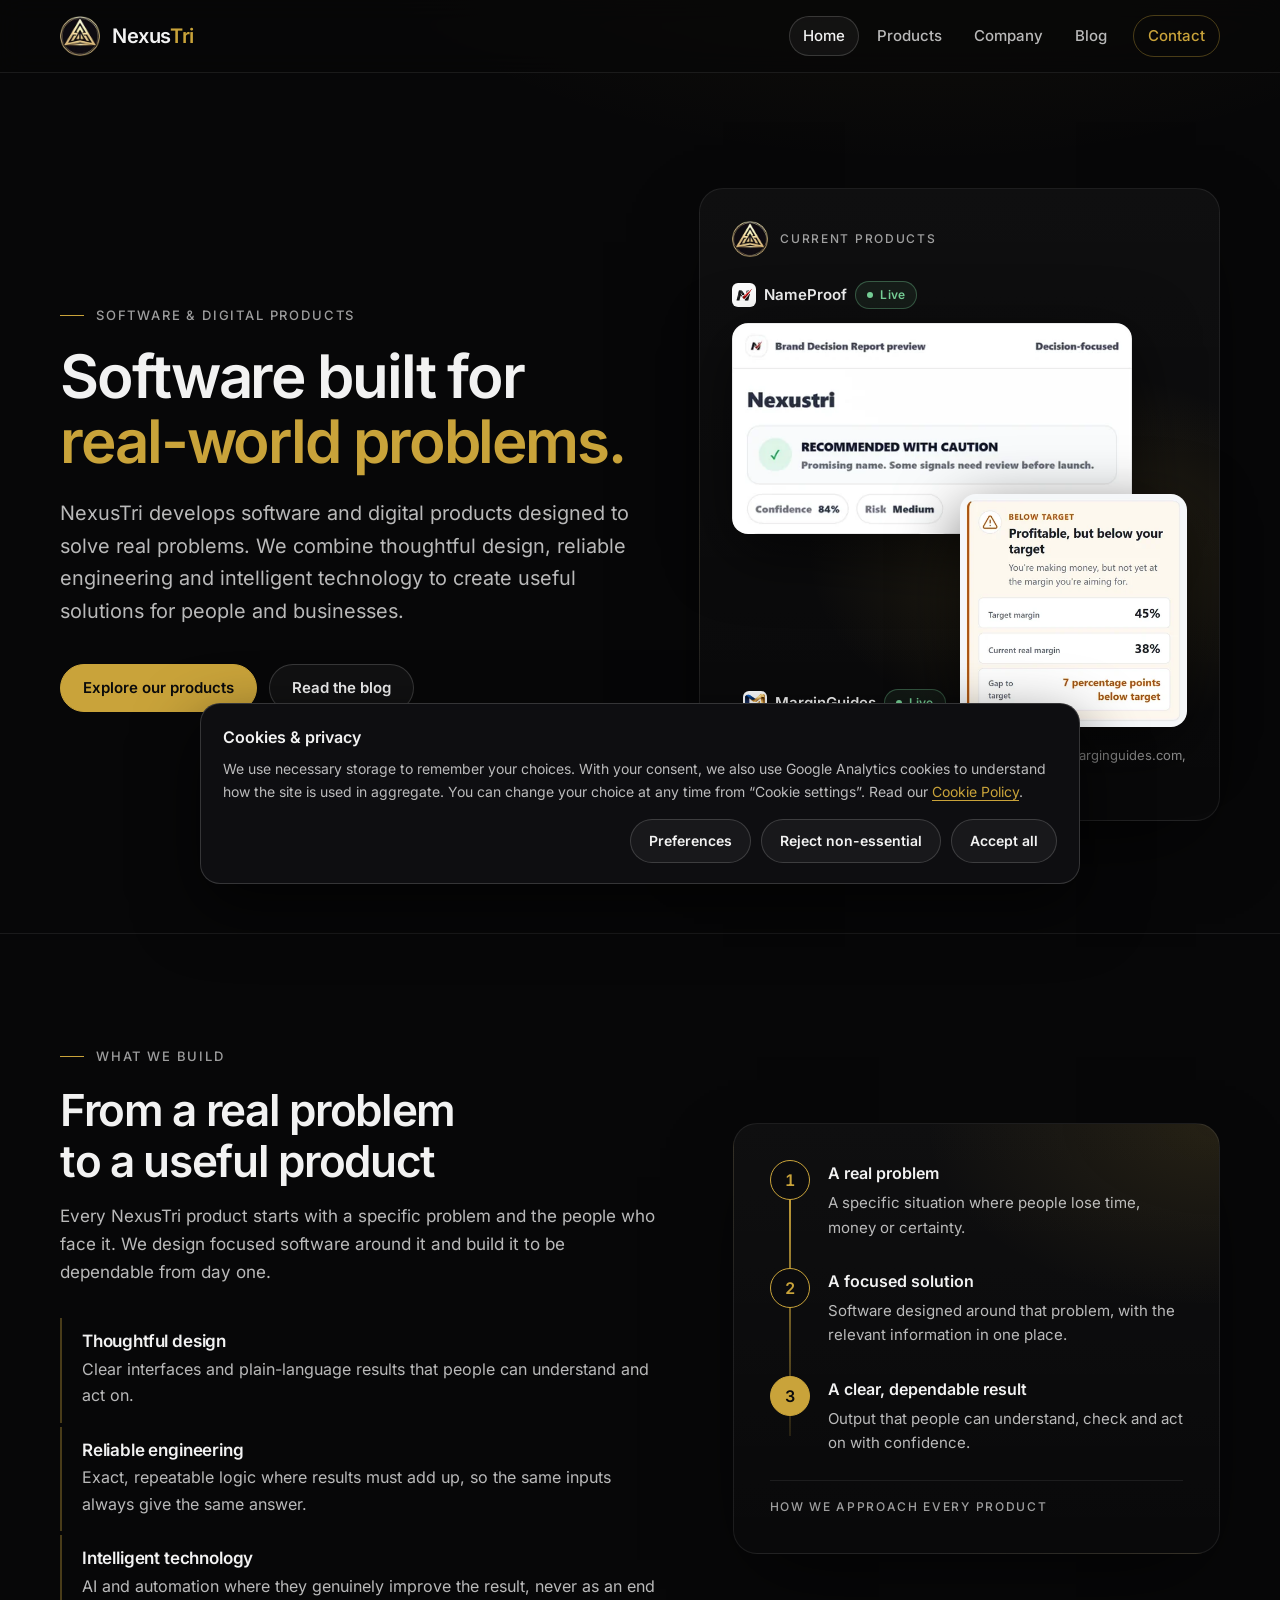
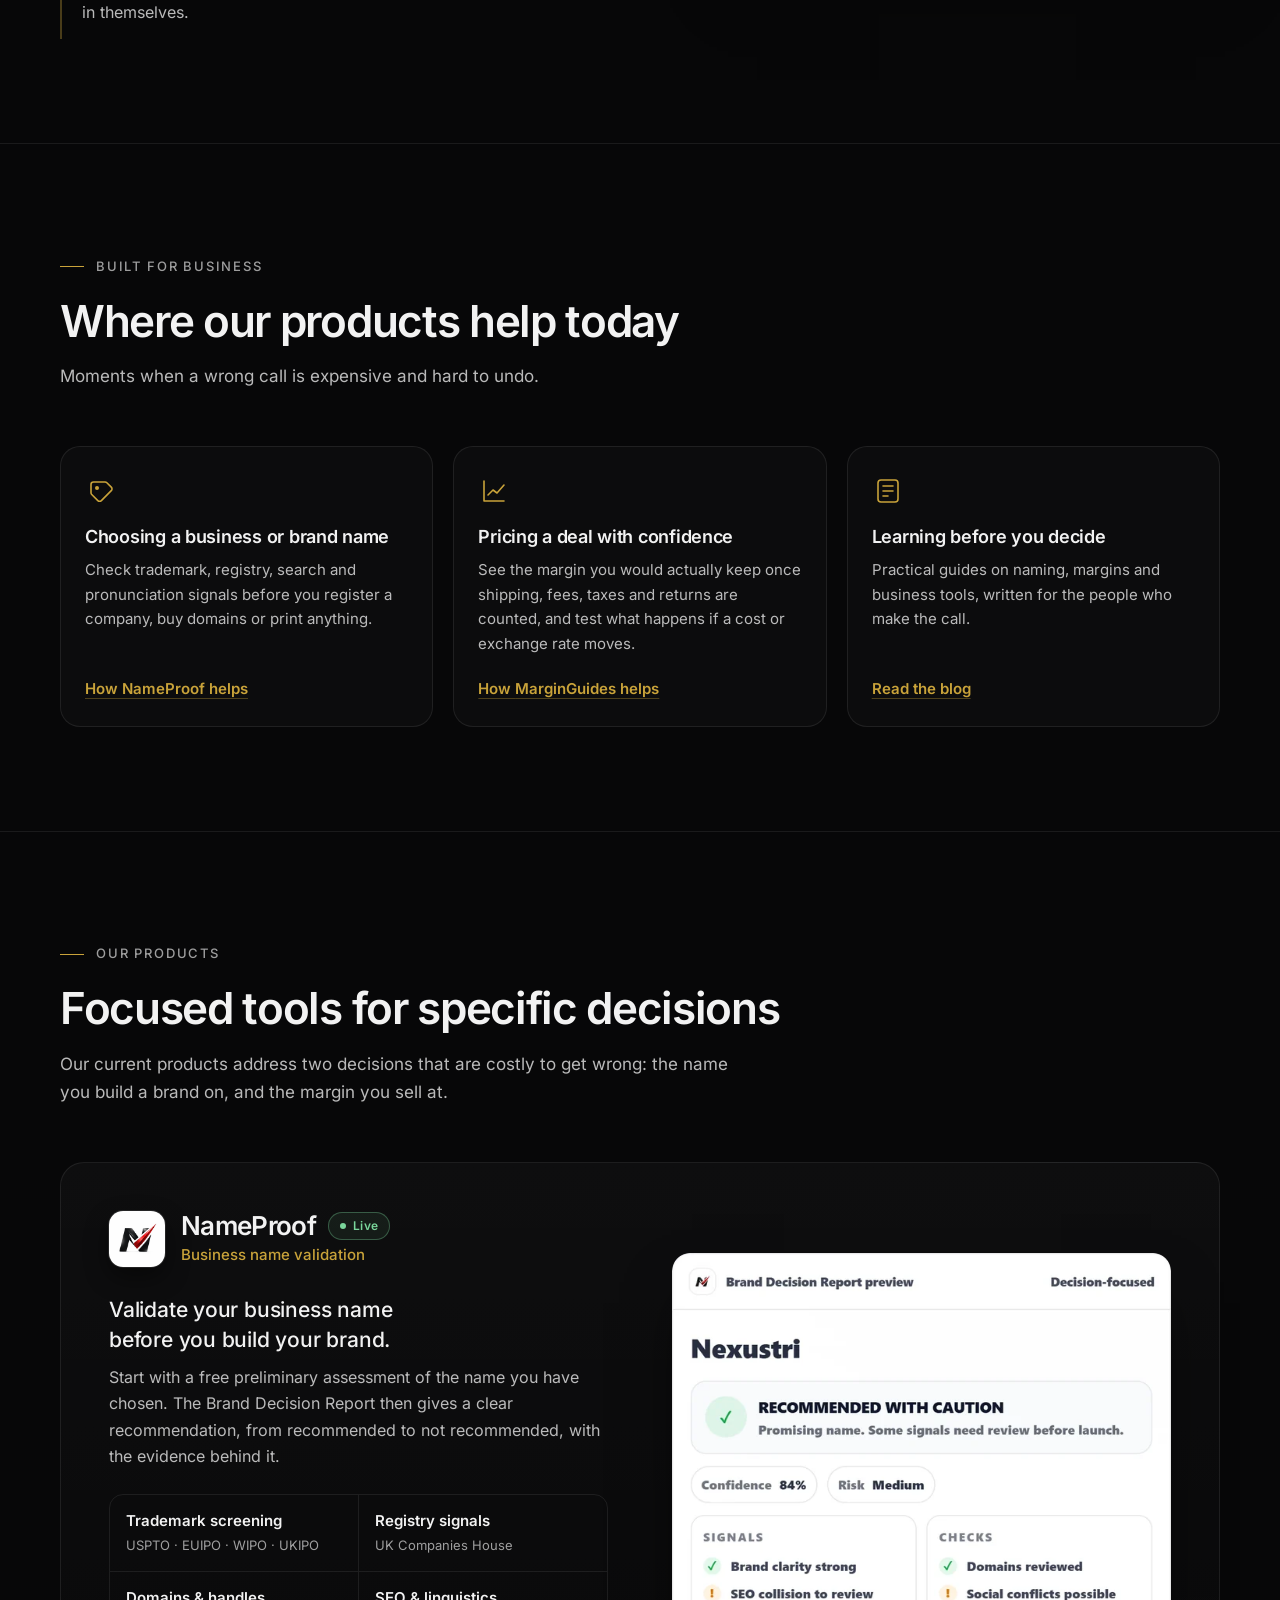
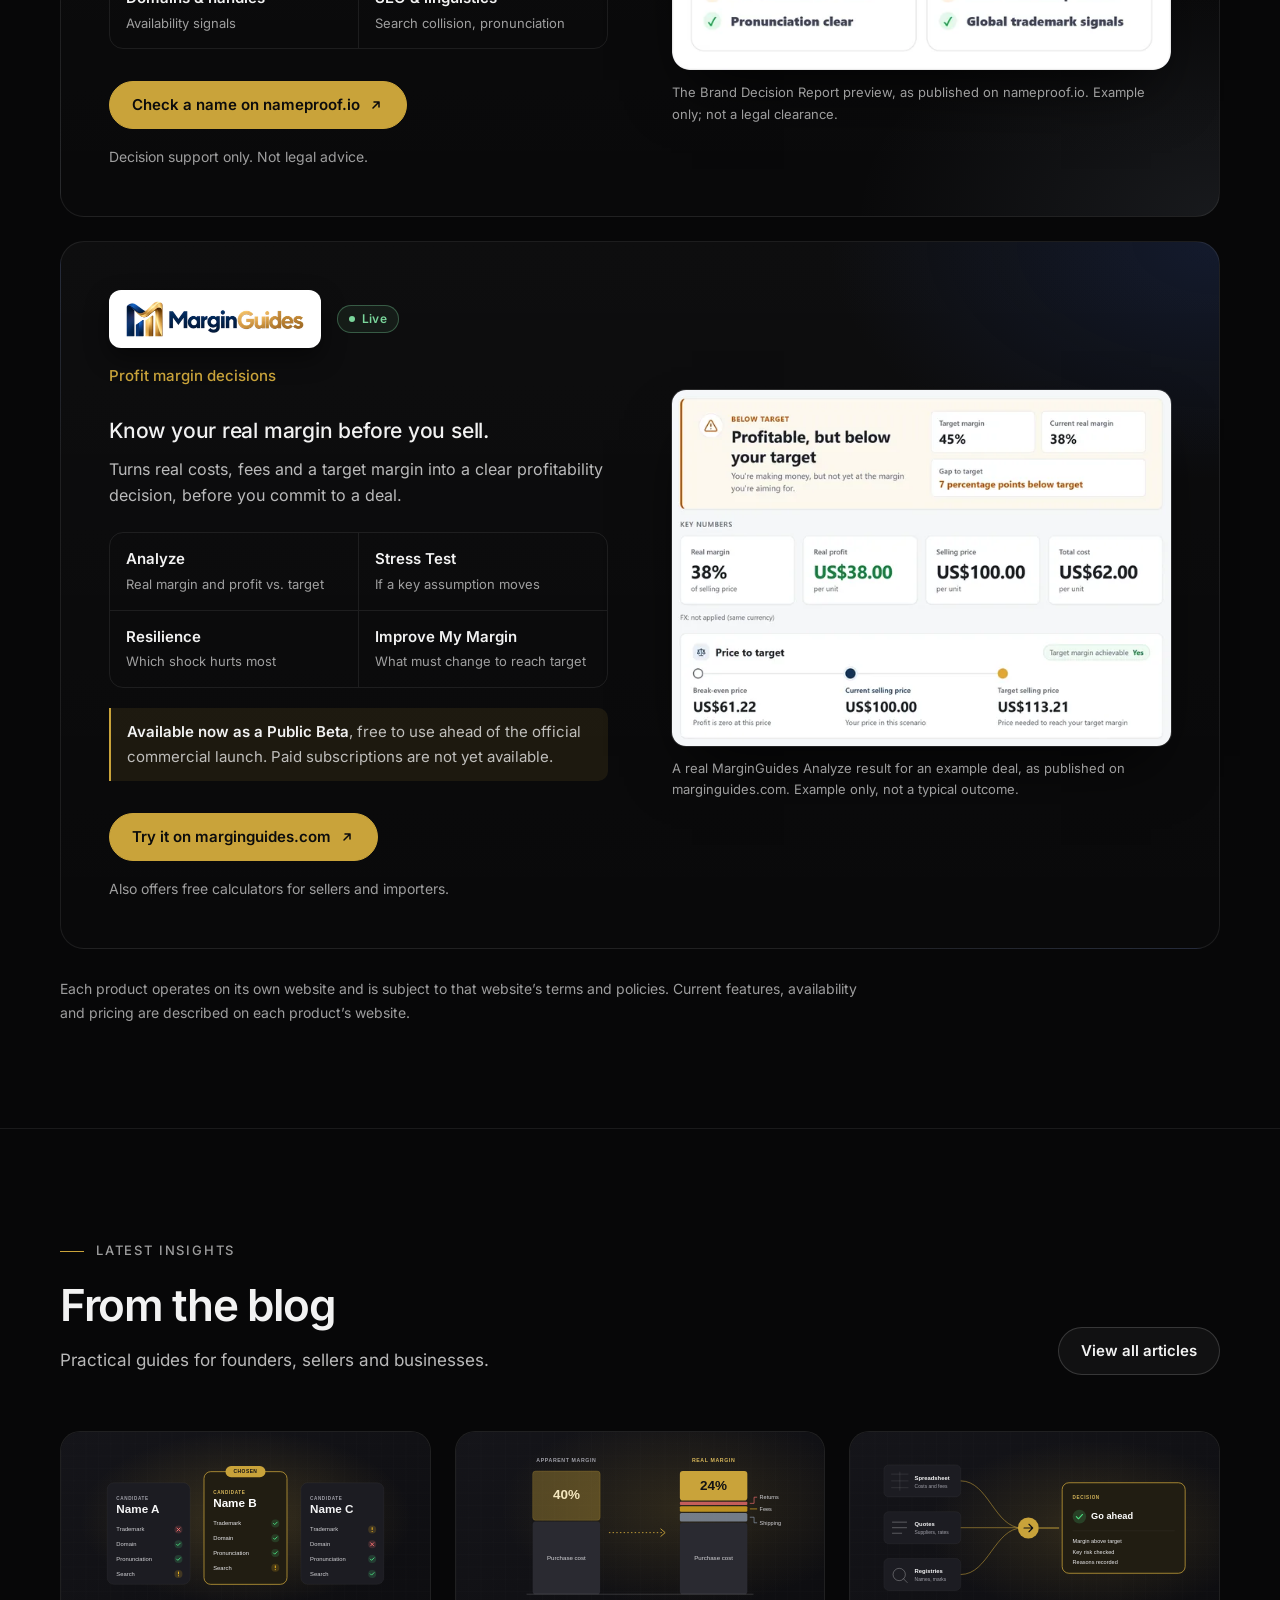
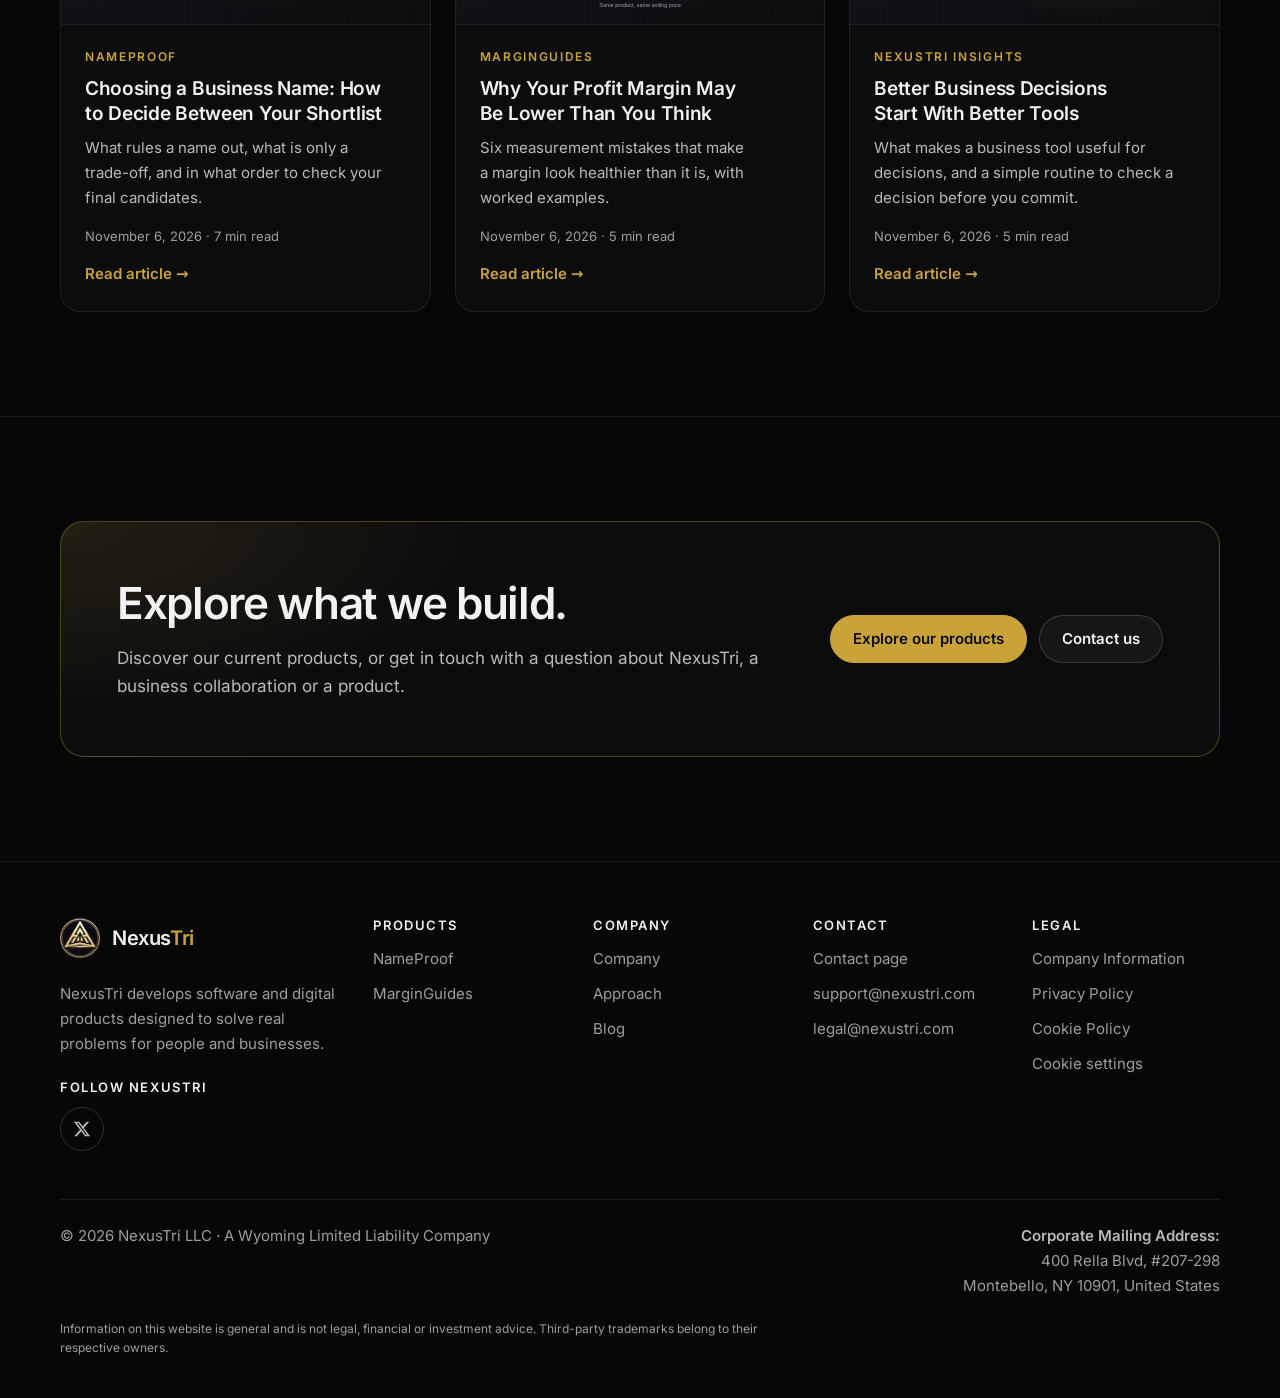
==== index.html @ fe2e3776 "Final visual and conversion refinement (Mission 04.2) - Homepage hero: Founder-approved corporate po" ====
<!DOCTYPE html>
<html lang="en">
<head>
  <meta charset="utf-8">
  <meta name="viewport" content="width=device-width, initial-scale=1">

  <title>NexusTri — Software built for real-world problems</title>
  <meta name="description" content="NexusTri develops software and digital products that solve real problems for people and businesses. Current products include NameProof and MarginGuides.">

  <!-- CANONICAL -->
  <link rel="canonical" href="https://nexustri.com/">

  <meta name="theme-color" content="#070708">
  <meta name="color-scheme" content="dark">

  <!-- OPEN GRAPH -->
  <meta property="og:type" content="website">
  <meta property="og:site_name" content="NexusTri">
  <meta property="og:locale" content="en_US">
  <meta property="og:url" content="https://nexustri.com/">
  <meta property="og:title" content="NexusTri — Software built for real-world problems">
  <meta property="og:description" content="Software and digital products designed to solve real problems for people and businesses. Current products: NameProof and MarginGuides.">
  <meta property="og:image" content="https://nexustri.com/assets/img/og-image.jpg">
  <meta property="og:image:width" content="1200">
  <meta property="og:image:height" content="630">
  <meta property="og:image:alt" content="NexusTri logo">

  <!-- TWITTER CARD -->
  <meta name="twitter:card" content="summary_large_image">
  <meta name="twitter:site" content="@Nexustri_com">
  <meta name="twitter:title" content="NexusTri — Software built for real-world problems">
  <meta name="twitter:description" content="Software and digital products designed to solve real problems for people and businesses. Current products: NameProof and MarginGuides.">
  <meta name="twitter:image" content="https://nexustri.com/assets/img/og-image.jpg">
  <meta name="twitter:image:alt" content="NexusTri logo">

  <!-- SCHEMA.ORG -->
  <script type="application/ld+json">
  {
    "@context": "https://schema.org",
    "@graph": [
      {
        "@type": "Organization",
        "@id": "https://nexustri.com/#organization",
        "name": "NexusTri",
        "legalName": "NexusTri LLC",
        "url": "https://nexustri.com/",
        "logo": {
          "@type": "ImageObject",
          "url": "https://nexustri.com/assets/img/nexustri-emblem.png",
          "width": 426,
          "height": 426
        },
        "description": "NexusTri develops software and digital products designed to solve real problems for people and businesses.",
        "email": "support@nexustri.com",
        "areaServed": "Worldwide",
        "sameAs": [
          "https://x.com/Nexustri_com"
        ],
        "contactPoint": [
          {
            "@type": "ContactPoint",
            "contactType": "customer support",
            "email": "support@nexustri.com",
            "availableLanguage": "en",
            "url": "https://nexustri.com/contact"
          },
          {
            "@type": "ContactPoint",
            "contactType": "legal and privacy",
            "email": "legal@nexustri.com",
            "availableLanguage": "en"
          }
        ]
      },
      {
        "@type": "WebSite",
        "@id": "https://nexustri.com/#website",
        "name": "NexusTri",
        "url": "https://nexustri.com/",
        "inLanguage": "en",
        "publisher": {
          "@id": "https://nexustri.com/#organization"
        }
      }
    ]
  }
  </script>

  <!-- FAVICON -->
  <link rel="icon" href="/favicon.ico" sizes="any">
  <link rel="icon" type="image/png" sizes="32x32" href="/favicon-32x32.png">
  <link rel="icon" type="image/png" sizes="16x16" href="/favicon-16x16.png">
  <link rel="apple-touch-icon" sizes="180x180" href="/apple-touch-icon.png">

  <link rel="preload" href="/assets/fonts/inter-latin-var.woff2" as="font" type="font/woff2" crossorigin>
  <link rel="stylesheet" href="/assets/site.css">
  <script>document.documentElement.classList.add('js');</script>
  <script src="/assets/site.js" defer></script>
</head>

<body>
  <a class="skip-link" href="#main">Skip to content</a>

  <header class="site-header">
    <div class="container header-inner">
      <a class="brand notranslate" href="/" aria-label="NexusTri home" translate="no">
        <img src="/assets/img/nexustri-emblem-96.webp" width="40" height="40" alt="">
        <span class="brand-name">Nexus<span>Tri</span></span>
      </a>

      <button class="nav-toggle" type="button" aria-expanded="false" aria-controls="site-nav">
        <span class="visually-hidden">Menu</span>
        <svg class="icon-open" viewBox="0 0 20 20" aria-hidden="true" focusable="false"><path d="M3 6h14M3 10h14M3 14h14" fill="none" stroke="currentColor" stroke-width="1.6" stroke-linecap="round"/></svg>
        <svg class="icon-close" viewBox="0 0 20 20" aria-hidden="true" focusable="false"><path d="M5 5l10 10M15 5L5 15" fill="none" stroke="currentColor" stroke-width="1.6" stroke-linecap="round"/></svg>
      </button>

      <nav class="site-nav" id="site-nav" aria-label="Primary">
        <ul>
          <li><a href="/" aria-current="page">Home</a></li>
          <li><a href="/#portfolio">Products</a></li>
          <li><a href="/company">Company</a></li>
          <li><a href="/blog/">Blog</a></li>
          <li><a class="nav-cta" href="/contact">Contact</a></li>
        </ul>
      </nav>
    </div>
  </header>

  <main id="main">

    <!-- HERO -->
    <section class="hero" aria-labelledby="hero-title">
      <div class="container hero-grid">
        <div>
          <p class="eyebrow">Software &amp; digital products</p>
          <h1 id="hero-title">Software built for <span class="gold">real-world problems.</span></h1>
          <p class="lead">
            <span translate="no" class="notranslate"> NexusTri </span> develops software and digital products designed to solve real problems. We combine thoughtful design,
            reliable engineering and intelligent technology to create useful solutions for people and businesses.
          </p>
          <div class="actions">
            <a class="btn btn-primary" href="#portfolio">Explore our products</a>
            <a class="btn" href="/blog/">Read the blog</a>
          </div>
        </div>

        <figure class="hero-stage" aria-labelledby="stage-caption">
          <div class="stage-head">
            <img src="/assets/img/nexustri-emblem-96.webp" width="36" height="36" alt="">
            <span>Current products</span>
          </div>
          <div class="stage-shots">
            <div class="stage-item stage-item--np">
              <a class="stage-label" href="#nameproof">
                <img src="/assets/img/products/nameproof-icon.webp" width="24" height="24" alt="">
                <span class="stage-name"><span translate="no" class="notranslate">NameProof</span></span>
                <span class="badge badge-live notranslate" translate="no">Live</span>
              </a>
              <img translate="no" class="stage-shot" src="/assets/img/products/nameproof-verdict-760.webp" srcset="/assets/img/products/nameproof-verdict-480.webp 480w, /assets/img/products/nameproof-verdict-760.webp 760w" sizes="(max-width: 900px) min(78vw, 440px), 400px" width="760" height="401" fetchpriority="high" alt="NameProof report preview for an example name: Recommended with caution. Promising name; some signals need review before launch. Confidence 84%, risk medium.">
            </div>
            <div class="stage-item stage-item--mg">
              <img translate="no" class="stage-shot" src="/assets/img/products/marginguides-decision-784.webp" srcset="/assets/img/products/marginguides-decision-400.webp 400w, /assets/img/products/marginguides-decision-784.webp 784w" sizes="(max-width: 900px) min(46vw, 260px), 240px" width="784" height="804" alt="MarginGuides result for an example deal: Below target. Profitable, but below your target. Target margin 45%, current real margin 38%, 7 percentage points below target.">
              <a class="stage-label" href="#marginguides">
                <img src="/assets/img/products/marginguides-icon.webp" width="24" height="24" alt="">
                <span class="stage-name"><span translate="no" class="notranslate">MarginGuides</span></span>
                <span class="badge badge-live notranslate" translate="no">Live</span>
              </a>
            </div>
          </div>
          <figcaption id="stage-caption">Interface previews as published on <span translate="no" class="notranslate"> nameproof.io </span> and <span translate="no" class="notranslate"> marginguides.com, </span> showing example results.</figcaption>
        </figure>
      </div>
    </section>

    <!-- WHAT WE BUILD -->
    <section class="section" id="what-we-build" aria-labelledby="build-title">
      <div class="container build-grid">
        <div>
          <p class="eyebrow">What we build</p>
          <h2 id="build-title">From a real problem to a useful product</h2>
          <p class="section-intro">
            Every <span translate="no" class="notranslate"> NexusTri </span> product starts with a specific problem and the people who face it. We design focused software
            around it and build it to be dependable from day one.
          </p>
          <ul class="pillars">
            <li>
              <h3>Thoughtful design</h3>
              <p>Clear interfaces and plain-language results that people can understand and act on.</p>
            </li>
            <li>
              <h3>Reliable engineering</h3>
              <p>Exact, repeatable logic where results must add up, so the same inputs always give the same answer.</p>
            </li>
            <li>
              <h3>Intelligent technology</h3>
              <p>AI and automation where they genuinely improve the result, never as an end in themselves.</p>
            </li>
          </ul>
        </div>

        <figure class="flow" aria-labelledby="flow-caption">
          <ol class="flow-steps">
            <li>
              <span class="flow-num" aria-hidden="true">1</span>
              <div><p class="flow-title">A real problem</p><p>A specific situation where people lose time, money or certainty.</p></div>
            </li>
            <li>
              <span class="flow-num" aria-hidden="true">2</span>
              <div><p class="flow-title">A focused solution</p><p>Software designed around that problem, with the relevant information in one place.</p></div>
            </li>
            <li>
              <span class="flow-num" aria-hidden="true">3</span>
              <div><p class="flow-title">A clear, dependable result</p><p>Output that people can understand, check and act on with confidence.</p></div>
            </li>
          </ol>
          <figcaption id="flow-caption">How we approach every product</figcaption>
        </figure>
      </div>
    </section>

    <!-- BUILT FOR BUSINESS -->
    <section class="section" id="built-for-business" aria-labelledby="business-title">
      <div class="container">
        <div class="section-head">
          <p class="eyebrow">Built for business</p>
          <h2 id="business-title">Where our products help today</h2>
          <p class="section-intro">
            Moments when a wrong call is expensive and hard to undo.
          </p>
        </div>

        <ul class="situations">
          <li class="situation">
            <svg class="situation-icon" viewBox="0 0 32 32" aria-hidden="true" focusable="false"><path d="M6 9.5A2.5 2.5 0 0 1 8.5 7h11.6a2.5 2.5 0 0 1 1.77.73l4.4 4.4a2.5 2.5 0 0 1 0 3.54l-9.9 9.9a2.5 2.5 0 0 1-3.54 0l-6.1-6.1A2.5 2.5 0 0 1 6 17.7z" fill="none" stroke="currentColor" stroke-width="1.6" stroke-linejoin="round"/><circle cx="12" cy="13" r="2" fill="currentColor"/></svg>
            <h3>Choosing a business or brand name</h3>
            <p>Check trademark, registry, search and pronunciation signals before you register a company, buy domains or print anything.</p>
            <a class="text-link" href="#nameproof">How <span translate="no" class="notranslate"> NameProof </span> helps</a>
          </li>
          <li class="situation">
            <svg class="situation-icon" viewBox="0 0 32 32" aria-hidden="true" focusable="false"><path d="M6 26V6M6 26h20" fill="none" stroke="currentColor" stroke-width="1.6" stroke-linecap="round"/><path d="M10 20l5-5 4 3 7-8" fill="none" stroke="currentColor" stroke-width="1.6" stroke-linecap="round" stroke-linejoin="round"/></svg>
            <h3>Pricing a deal with confidence</h3>
            <p>See the margin you would actually keep once shipping, fees, taxes and returns are counted, and test what happens if a cost or exchange rate moves.</p>
            <a class="text-link" href="#marginguides">How <span translate="no" class="notranslate"> MarginGuides </span> helps</a>
          </li>
          <li class="situation">
            <svg class="situation-icon" viewBox="0 0 32 32" aria-hidden="true" focusable="false"><rect x="6" y="5" width="20" height="22" rx="3" fill="none" stroke="currentColor" stroke-width="1.6"/><path d="M11 11h10M11 16h10M11 21h5" fill="none" stroke="currentColor" stroke-width="1.6" stroke-linecap="round"/></svg>
            <h3>Learning before you decide</h3>
            <p>Practical guides on naming, margins and business tools, written for the people who make the call.</p>
            <a class="text-link" href="/blog/">Read the blog</a>
          </li>
        </ul>
      </div>
    </section>

    <!-- PRODUCTS (anchor #portfolio kept for existing links) -->
    <section class="section" id="portfolio" aria-labelledby="products-title">
      <div class="container">
        <div class="section-head">
          <p class="eyebrow">Our products</p>
          <h2 id="products-title">Focused tools for specific decisions</h2>
          <p class="section-intro">
            Our current products address two decisions that are costly to get wrong: the name you build a brand on, and the margin you sell at.
          </p>
        </div>

        <div class="product-list">
          <article class="product-feature product-feature--nameproof" id="nameproof" aria-labelledby="nameproof-title">
            <div class="product-body">
              <div class="product-head">
                <img translate="no" class="product-logo" src="/assets/img/products/nameproof-icon.webp" width="56" height="56" alt="NameProof logo" loading="lazy">
                <div>
                  <div class="product-title-row">
                    <h3 id="nameproof-title"><span translate="no" class="notranslate">NameProof</span></h3>
                    <span class="badge badge-live notranslate" translate="no">Live</span>
                  </div>
                  <p class="product-category">Business name validation</p>
                </div>
              </div>
              <p class="product-tagline">Validate your business name before you build your brand.</p>
              <p class="product-desc">
                Start with a free preliminary assessment of the name you have chosen. The Brand Decision Report then gives a clear
                recommendation, from recommended to not recommended, with the evidence behind it.
              </p>
              <ul class="capabilities" aria-label="What it checks">
                <li><span class="cap-title">Trademark screening</span><span class="cap-detail">USPTO · EUIPO · WIPO · UKIPO</span></li>
                <li><span class="cap-title">Registry signals</span><span class="cap-detail">UK Companies House</span></li>
                <li><span class="cap-title">Domains &amp; handles</span><span class="cap-detail">Availability signals</span></li>
                <li><span class="cap-title">SEO &amp; linguistics</span><span class="cap-detail">Search collision, pronunciation</span></li>
              </ul>
              <div class="product-foot">
                <a class="btn btn-primary" href="https://nameproof.io" target="_blank" rel="noopener">
                  <span>Check a name on <span translate="no" class="notranslate"> nameproof.io</span></span><span class="visually-hidden"> (opens in a new tab)</span>
                  <svg viewBox="0 0 16 16" aria-hidden="true" focusable="false"><path d="M5 11l6-6M6 5h5v5" fill="none" stroke="currentColor" stroke-width="1.5" stroke-linecap="round" stroke-linejoin="round"/></svg>
                </a>
                <p class="product-note">Decision support only. Not legal advice.</p>
              </div>
            </div>

            <figure class="product-visual product-shot product-shot--nameproof">
              <img translate="no" src="/assets/img/products/nameproof-report-preview-1016.webp" srcset="/assets/img/products/nameproof-report-preview-640.webp 640w, /assets/img/products/nameproof-report-preview-1016.webp 1016w" sizes="(max-width: 900px) calc(100vw - 48px), 520px" width="1016" height="850" loading="lazy" alt="NameProof Brand Decision Report preview for an example name: Recommended with caution, confidence 84%, risk medium. Signals: brand clarity strong, SEO collision to review, pronunciation clear. Checks: domains reviewed, social conflicts possible, global trademark signals.">
              <figcaption>The Brand Decision Report preview, as published on <span translate="no" class="notranslate"> nameproof.io. </span> Example only; not a legal clearance.</figcaption>
            </figure>
          </article>

          <article class="product-feature product-feature--marginguides" id="marginguides" aria-labelledby="marginguides-title">
            <div class="product-body">
              <div class="product-head">
                <span class="wordmark-plate"><img translate="no" src="/assets/img/products/marginguides-wordmark.webp" width="180" height="37" alt="MarginGuides logo" loading="lazy"></span>
                <span class="badge badge-live notranslate" translate="no">Live</span>
              </div>
              <h3 id="marginguides-title" class="visually-hidden"><span translate="no" class="notranslate">MarginGuides</span></h3>
              <p class="product-category">Profit margin decisions</p>
              <p class="product-tagline">Know your real margin before you sell.</p>
              <p class="product-desc">
                Turns real costs, fees and a target margin into a clear profitability decision, before you commit to a deal.
              </p>
              <ul class="capabilities" aria-label="Decision tools">
                <li><span class="cap-title">Analyze</span><span class="cap-detail">Real margin and profit vs. target</span></li>
                <li><span class="cap-title">Stress Test</span><span class="cap-detail">If a key assumption moves</span></li>
                <li><span class="cap-title">Resilience</span><span class="cap-detail">Which shock hurts most</span></li>
                <li><span class="cap-title">Improve My Margin</span><span class="cap-detail">What must change to reach target</span></li>
              </ul>
              <p class="availability">
                <strong>Available now as a Public Beta</strong>, free to use ahead of the official commercial launch.
                Paid subscriptions are not yet available.
              </p>
              <div class="product-foot">
                <a class="btn btn-primary" href="https://marginguides.com" target="_blank" rel="noopener">
                  <span>Try it on <span translate="no" class="notranslate"> marginguides.com</span></span><span class="visually-hidden"> (opens in a new tab)</span>
                  <svg viewBox="0 0 16 16" aria-hidden="true" focusable="false"><path d="M5 11l6-6M6 5h5v5" fill="none" stroke="currentColor" stroke-width="1.5" stroke-linecap="round" stroke-linejoin="round"/></svg>
                </a>
                <p class="product-note">Also offers free calculators for sellers and importers.</p>
              </div>
            </div>

            <figure class="product-visual product-shot">
              <img translate="no" src="/assets/img/products/marginguides-analyze-960.webp" srcset="/assets/img/products/marginguides-analyze-640.webp 640w, /assets/img/products/marginguides-analyze-960.webp 960w" sizes="(max-width: 900px) calc(100vw - 48px), 520px" width="960" height="686" loading="lazy" alt="MarginGuides Analyze result for an example deal: profitable, but below target. Target margin 45%, real margin 38%, 7 percentage points below target; real profit US$38.00 on a US$100.00 selling price with US$62.00 total cost; break-even price US$61.22 and target selling price US$113.21.">
              <figcaption>A real <span translate="no" class="notranslate"> MarginGuides </span> Analyze result for an example deal, as published on <span translate="no" class="notranslate"> marginguides.com. </span> Example only, not a typical outcome.</figcaption>
            </figure>
          </article>
        </div>

        <p class="fineprint">
          Each product operates on its own website and is subject to that website’s terms and policies.
          Current features, availability and pricing are described on each product’s website.
        </p>
      </div>
    </section>

    <!-- LATEST INSIGHTS -->
    <section class="section" id="insights" aria-labelledby="insights-title">
      <div class="container">
        <div class="section-head section-head--row">
          <div>
            <p class="eyebrow">Latest insights</p>
            <h2 id="insights-title">From the blog</h2>
            <p class="section-intro">Practical guides for founders, sellers and businesses.</p>
          </div>
          <a class="btn" href="/blog/">View all articles</a>
        </div>

        <ul class="post-grid">
          <li class="post-card">
            <img class="post-cover" src="/assets/img/blog/choosing-a-business-name.svg" width="1200" height="630" alt="" loading="lazy">
            <div class="post-body">
              <p class="post-category"><span translate="no" class="notranslate">NameProof</span></p>
              <h3><a href="/blog/choosing-a-business-name">Choosing a Business Name: How to Decide Between Your Shortlist</a></h3>
              <p class="post-excerpt">What rules a name out, what is only a trade-off, and in what order to check your final candidates.</p>
              <p class="post-meta"><time datetime="2026-11-06">November 6, 2026</time> · 7 min read</p>
              <p class="read-more" aria-hidden="true">Read article <span class="read-more-arrow">→</span></p>
            </div>
          </li>
          <li class="post-card">
            <img class="post-cover" src="/assets/img/blog/why-your-profit-margin-may-be-lower-than-you-think.svg" width="1200" height="630" alt="" loading="lazy">
            <div class="post-body">
              <p class="post-category"><span translate="no" class="notranslate">MarginGuides</span></p>
              <h3><a href="/blog/why-your-profit-margin-may-be-lower-than-you-think">Why Your Profit Margin May Be Lower Than You Think</a></h3>
              <p class="post-excerpt">Six measurement mistakes that make a margin look healthier than it is, with worked examples.</p>
              <p class="post-meta"><time datetime="2026-11-06">November 6, 2026</time> · 5 min read</p>
              <p class="read-more" aria-hidden="true">Read article <span class="read-more-arrow">→</span></p>
            </div>
          </li>
          <li class="post-card">
            <img class="post-cover" src="/assets/img/blog/better-business-decisions-start-with-better-tools.svg" width="1200" height="630" alt="" loading="lazy">
            <div class="post-body">
              <p class="post-category"><span translate="no" class="notranslate">NexusTri </span> Insights</p>
              <h3><a href="/blog/better-business-decisions-start-with-better-tools">Better Business Decisions Start With Better Tools</a></h3>
              <p class="post-excerpt">What makes a business tool useful for decisions, and a simple routine to check a decision before you commit.</p>
              <p class="post-meta"><time datetime="2026-11-06">November 6, 2026</time> · 5 min read</p>
              <p class="read-more" aria-hidden="true">Read article <span class="read-more-arrow">→</span></p>
            </div>
          </li>
        </ul>
      </div>
    </section>

    <!-- FINAL CTA (anchor #contact kept for existing links) -->
    <section class="section" id="contact" aria-labelledby="cta-title">
      <div class="container">
        <div class="cta-panel">
          <div>
            <h2 id="cta-title">Explore what we build.</h2>
            <p class="section-intro">
              Discover our current products, or get in touch with a question about <span translate="no" class="notranslate"> NexusTri, </span> a business collaboration or a product.
            </p>
          </div>
          <div class="cta-actions">
            <a class="btn btn-primary" href="#portfolio">Explore our products</a>
            <a class="btn" href="/contact">Contact us</a>
          </div>
        </div>
      </div>
    </section>

  </main>

  <footer class="site-footer">
    <div class="container">
      <div class="footer-grid">
        <div class="footer-brand">
          <a class="brand notranslate" href="/" aria-label="NexusTri home" translate="no">
            <img src="/assets/img/nexustri-emblem-96.webp" width="40" height="40" alt="" loading="lazy">
            <span class="brand-name">Nexus<span>Tri</span></span>
          </a>
          <p><span translate="no" class="notranslate">NexusTri </span> develops software and digital products designed to solve real problems for people and businesses.</p>
          <div class="footer-follow">
            <h2 class="footer-heading">Follow <span translate="no" class="notranslate"> NexusTri</span></h2>
            <ul class="social-links">
              <li><a class="social-link" href="https://x.com/Nexustri_com" target="_blank" rel="noopener"><svg viewBox="0 0 24 24" width="18" height="18" aria-hidden="true" focusable="false"><path fill="currentColor" d="M18.244 2.25h3.308l-7.227 8.26 8.502 11.24H16.17l-5.214-6.817L4.99 21.75H1.68l7.73-8.835L1.254 2.25H8.08l4.713 6.231zm-1.161 17.52h1.833L7.084 4.126H5.117z"/></svg><span class="visually-hidden"><span translate="no" class="notranslate">NexusTri </span> on X (opens in a new tab)</span></a></li>
            </ul>
          </div>
        </div>

        <nav class="footer-col" aria-labelledby="footer-products">
          <h2 class="footer-heading" id="footer-products">Products</h2>
          <ul>
            <li><a href="https://nameproof.io" target="_blank" rel="noopener"><span translate="no" class="notranslate">NameProof</span><span class="visually-hidden"> (opens in a new tab)</span></a></li>
            <li><a href="https://marginguides.com" target="_blank" rel="noopener"><span translate="no" class="notranslate">MarginGuides</span><span class="visually-hidden"> (opens in a new tab)</span></a></li>
          </ul>
        </nav>

        <nav class="footer-col" aria-labelledby="footer-company">
          <h2 class="footer-heading" id="footer-company">Company</h2>
          <ul>
            <li><a href="/company">Company</a></li>
            <li><a href="/company#approach">Approach</a></li>
            <li><a href="/blog/">Blog</a></li>
          </ul>
        </nav>

        <nav class="footer-col" aria-labelledby="footer-contact">
          <h2 class="footer-heading" id="footer-contact">Contact</h2>
          <ul>
            <li><a href="/contact">Contact page</a></li>
            <li><a href="mailto:support@nexustri.com"><span translate="no" class="notranslate">support@nexustri.com</span></a></li>
            <li><a href="mailto:legal@nexustri.com"><span translate="no" class="notranslate">legal@nexustri.com</span></a></li>
          </ul>
        </nav>

        <nav class="footer-col" aria-labelledby="footer-legal">
          <h2 class="footer-heading" id="footer-legal">Legal</h2>
          <ul>
            <li><a href="/company#company-information">Company Information</a></li>
            <li><a href="/privacy">Privacy Policy</a></li>
            <li><a href="/cookies">Cookie Policy</a></li>
            <li data-js-only hidden><button type="button" class="linklike" data-cookie-settings>Cookie settings</button></li>
          </ul>
        </nav>
      </div>

      <div class="footer-bottom">
        <p>© <span data-year>2026</span> <span translate="no" class="notranslate"> NexusTri LLC</span><span class="footer-sep"> · </span><span class="footer-legal-form">A Wyoming Limited Liability Company</span></p>
        <p class="footer-address"><span class="footer-address-label">Corporate Mailing Address:</span>
          <span class="postal notranslate" translate="no">400 Rella Blvd, #207-298<br>Montebello, NY 10901, United States</span></p>
      </div>

      <p class="disclaimer">
        Information on this website is general and is not legal, financial or investment advice.
        Third-party trademarks belong to their respective owners.
      </p>
    </div>
  </footer>
</body>
</html>
---- assets/site.css ----
/* ==========================================================================
   NexusTri — shared site styles
   Black and gold. Premium, restrained, readable.
   ========================================================================== */

/* Inter (variable, Latin subset) — SIL Open Font License 1.1, see /assets/fonts/Inter-OFL.txt */
@font-face {
  font-family: "Inter";
  font-style: normal;
  font-weight: 400 700;
  font-display: swap;
  src: url("/assets/fonts/inter-latin-var.woff2") format("woff2");
  unicode-range: U+0000-00FF, U+0131, U+0152-0153, U+02BB-02BC, U+02C6, U+02DA, U+02DC, U+0304, U+0308, U+0329, U+2000-206F, U+20AC, U+2122, U+2191, U+2193, U+2212, U+2215, U+FEFF, U+FFFD;
}

:root {
  --bg: #070708;
  --surface: rgba(255, 255, 255, 0.025);
  --surface-2: rgba(255, 255, 255, 0.045);
  --line: rgba(255, 255, 255, 0.08);
  --line-strong: rgba(255, 255, 255, 0.16);
  --text: #f2f2f2;
  --text-2: rgba(242, 242, 242, 0.76);
  --text-3: rgba(242, 242, 242, 0.64);
  --gold: #c9a33a;
  --gold-hover: #d8b65a;
  --gold-line: rgba(201, 163, 58, 0.34);
  --gold-soft: rgba(201, 163, 58, 0.1);
  --live: #7ad69b;
  --radius: 20px;
  --max: 1160px;
  --gutter: clamp(20px, 4vw, 32px);
  --header-h: 72px;
  --font: "Inter", system-ui, -apple-system, "Segoe UI", Roboto, "Helvetica Neue", Arial, sans-serif;
  color-scheme: dark;
}

/* ---------- Base ---------- */
*, *::before, *::after { box-sizing: border-box; }

html {
  -webkit-text-size-adjust: 100%;
  text-size-adjust: 100%;
  scroll-padding-top: calc(var(--header-h) + 16px);
}

@media (prefers-reduced-motion: no-preference) {
  html { scroll-behavior: smooth; }
}

body {
  margin: 0;
  min-height: 100vh;
  display: flex;
  flex-direction: column;
  font-family: var(--font);
  font-size: 1rem;
  line-height: 1.65;
  color: var(--text);
  background-color: var(--bg);
  background-image: radial-gradient(1100px 620px at 72% -220px, rgba(201, 163, 58, 0.09), transparent 62%);
  background-repeat: no-repeat;
  -webkit-font-smoothing: antialiased;
  -moz-osx-font-smoothing: grayscale;
}

main { flex: 1 0 auto; }

h1, h2, h3, p, ul, ol, dl, dd, figure { margin: 0; }

h1, h2, h3 {
  font-weight: 600;
  line-height: 1.15;
  letter-spacing: -0.02em;
  text-wrap: balance;
}

p { text-wrap: pretty; }

img, svg { display: block; max-width: 100%; }

a { color: inherit; }

button { font: inherit; color: inherit; }

:focus-visible {
  outline: 2px solid var(--gold);
  outline-offset: 3px;
  border-radius: 6px;
}

::selection { background: rgba(201, 163, 58, 0.35); color: #fff; }

.visually-hidden {
  position: absolute !important;
  width: 1px;
  height: 1px;
  padding: 0;
  margin: -1px;
  overflow: hidden;
  clip: rect(0 0 0 0);
  white-space: nowrap;
  border: 0;
}

.skip-link {
  position: absolute;
  left: 16px;
  top: -100px;
  z-index: 2000;
  padding: 10px 16px;
  border-radius: 10px;
  background: var(--gold);
  color: #0b0b0c;
  font-weight: 600;
  text-decoration: none;
}
.skip-link:focus { top: 12px; }

.container {
  width: 100%;
  max-width: calc(var(--max) + 2 * var(--gutter));
  margin-inline: auto;
  padding-inline: var(--gutter);
}

.gold { color: var(--gold); }

.eyebrow {
  display: inline-flex;
  align-items: flex-start;
  gap: 12px;
  margin-bottom: 18px;
  font-size: 0.8125rem;
  font-weight: 500;
  letter-spacing: 0.14em;
  text-transform: uppercase;
  color: var(--text-3);
}
.eyebrow::before {
  content: "";
  flex: 0 0 auto;
  width: 24px;
  height: 1px;
  margin-top: calc(0.825em - 0.5px); /* centred on the first line when the label wraps */
  background: var(--gold);
}

/* ---------- Buttons ---------- */
.btn {
  display: inline-flex;
  align-items: center;
  justify-content: center;
  gap: 8px;
  min-height: 48px;
  padding: 12px 22px;
  border: 1px solid var(--line-strong);
  border-radius: 999px;
  background: var(--surface-2);
  color: var(--text);
  font-size: 0.9375rem;
  font-weight: 600;
  line-height: 1.2;
  text-align: center;
  text-decoration: none;
  cursor: pointer;
  transition: background-color 0.15s ease, border-color 0.15s ease, color 0.15s ease;
}
.btn:hover { background: rgba(255, 255, 255, 0.08); border-color: rgba(255, 255, 255, 0.26); }

.btn-primary {
  background: var(--gold);
  border-color: var(--gold);
  color: #0b0b0c;
}
.btn-primary:hover { background: var(--gold-hover); border-color: var(--gold-hover); }

.btn svg { width: 16px; height: 16px; flex: 0 0 auto; }

.linklike {
  padding: 0;
  border: 0;
  background: none;
  color: var(--text-3);
  font: inherit;
  text-align: left;
  cursor: pointer;
}
.linklike:hover { color: var(--text); }

/* ---------- Badges ---------- */
.badge {
  display: inline-flex;
  align-items: center;
  gap: 7px;
  padding: 4px 11px;
  border: 1px solid;
  border-radius: 999px;
  font-size: 0.75rem;
  font-weight: 600;
  letter-spacing: 0.02em;
  line-height: 1.5;
  white-space: nowrap;
}
.badge::before {
  content: "";
  width: 6px;
  height: 6px;
  border-radius: 50%;
  background: currentColor;
}
.badge-live { color: var(--live); border-color: rgba(122, 214, 155, 0.34); background: rgba(122, 214, 155, 0.08); }
.badge-beta { color: var(--gold); border-color: var(--gold-line); background: var(--gold-soft); }

/* ---------- Header ---------- */
.site-header {
  position: sticky;
  top: 0;
  z-index: 100;
  background: rgba(7, 7, 8, 0.92);
  border-bottom: 1px solid var(--line);
}
@supports ((-webkit-backdrop-filter: blur(1px)) or (backdrop-filter: blur(1px))) {
  .site-header {
    background: rgba(7, 7, 8, 0.72);
    -webkit-backdrop-filter: saturate(140%) blur(12px);
    backdrop-filter: saturate(140%) blur(12px);
  }
}

.header-inner {
  position: relative;
  display: flex;
  align-items: center;
  justify-content: space-between;
  gap: 24px;
  height: var(--header-h);
}

.brand {
  display: inline-flex;
  align-items: center;
  gap: 12px;
  color: var(--text);
  text-decoration: none;
  border-radius: 12px;
}
.brand img { width: 40px; height: 40px; }
.brand-name { font-size: 1.25rem; font-weight: 600; letter-spacing: -0.02em; }
.brand-name span { color: var(--gold); }

.site-nav ul {
  display: flex;
  align-items: center;
  gap: 4px;
  padding: 0;
  list-style: none;
}
.site-nav a {
  display: inline-flex;
  align-items: center;
  min-height: 40px;
  padding: 8px 14px;
  border-radius: 999px;
  color: var(--text-2);
  font-size: 0.9375rem;
  font-weight: 500;
  text-decoration: none;
  transition: color 0.15s ease, background-color 0.15s ease;
}
.site-nav a:hover { color: var(--text); background: var(--surface-2); }
/* Current page (aria-current="page") and current section, e.g. an article within the blog (aria-current="true"). */
.site-nav a[aria-current] { color: var(--text); background: var(--surface-2); box-shadow: inset 0 0 0 1px var(--line-strong); }
.site-nav .nav-cta { margin-left: 8px; border: 1px solid var(--gold-line); color: var(--gold); }
.site-nav .nav-cta:hover, .site-nav .nav-cta[aria-current] { background: var(--gold-soft); color: var(--gold-hover); box-shadow: none; }

.nav-toggle {
  display: none;
  align-items: center;
  justify-content: center;
  width: 44px;
  height: 44px;
  padding: 0;
  border: 1px solid var(--line-strong);
  border-radius: 12px;
  background: transparent;
  color: var(--text);
  cursor: pointer;
}
.nav-toggle svg { width: 20px; height: 20px; }
.nav-toggle .icon-close { display: none; }
.nav-toggle[aria-expanded="true"] .icon-open { display: none; }
.nav-toggle[aria-expanded="true"] .icon-close { display: block; }

@media (max-width: 860px) {
  .js .nav-toggle { display: inline-flex; }
  .js .site-nav {
    display: none;
    position: absolute;
    top: 100%;
    left: 0;
    right: 0;
    padding: 8px var(--gutter) 20px;
    background: #09090b;
    border-bottom: 1px solid var(--line);
    box-shadow: 0 24px 48px rgba(0, 0, 0, 0.5);
  }
  .js .site-nav.is-open { display: block; }
  .js .site-nav ul { flex-direction: column; align-items: stretch; gap: 2px; }
  .js .site-nav a { display: flex; min-height: 48px; padding: 12px 14px; border-radius: 12px; font-size: 1rem; }
  .js .site-nav .nav-cta { justify-content: center; margin: 10px 0 0; }
  /* While the menu is open, the header and the dropdown form one solid surface. */
  .js .site-header.menu-open {
    background: #09090b;
    -webkit-backdrop-filter: none;
    backdrop-filter: none;
  }

  /* Without JavaScript the links stay visible and wrap under the brand. */
  html:not(.js) .header-inner { flex-wrap: wrap; height: auto; padding-block: 12px; gap: 8px; }
  html:not(.js) .site-nav ul { flex-wrap: wrap; }
}

/* ---------- Hero ---------- */
.hero { padding-block: clamp(56px, 9vw, 120px) clamp(64px, 9vw, 112px); }

.hero-grid {
  display: grid;
  grid-template-columns: minmax(0, 1.05fr) minmax(0, 0.95fr);
  gap: clamp(40px, 5vw, 72px);
  align-items: center;
}

.hero h1 {
  font-size: clamp(2.375rem, 1.55rem + 3vw, 3.75rem);
  line-height: 1.07;
  letter-spacing: -0.035em;
}

.lead {
  max-width: 56ch;
  margin-top: 24px;
  font-size: clamp(1.0625rem, 1rem + 0.3vw, 1.25rem);
  color: var(--text-2);
}

.actions {
  display: flex;
  flex-wrap: wrap;
  gap: 12px;
  margin-top: 36px;
}

/* Product stage: authentic interface previews published by each product. */
.hero-stage {
  position: relative;
  padding: clamp(20px, 3vw, 32px);
  border: 1px solid var(--line);
  border-radius: 24px;
  background:
    radial-gradient(380px 260px at 72% 58%, rgba(201, 163, 58, 0.16), transparent 70%),
    linear-gradient(180deg, rgba(255, 255, 255, 0.035), rgba(255, 255, 255, 0.01));
  box-shadow: 0 30px 80px -24px rgba(0, 0, 0, 0.75);
}
.stage-head {
  display: flex;
  align-items: center;
  gap: 12px;
  font-size: 0.75rem;
  font-weight: 500;
  letter-spacing: 0.14em;
  text-transform: uppercase;
  color: var(--text-3);
}
.stage-head img { width: 36px; height: 36px; }
.stage-shots { display: grid; margin-top: 20px; }
.stage-item { display: flex; flex-direction: column; gap: 10px; min-width: 0; }
.stage-item--np { width: 88%; }
.stage-item--mg { position: relative; z-index: 1; flex-direction: row; align-items: flex-end; justify-content: flex-end; gap: 14px; margin-top: -40px; }
.stage-item--mg .stage-shot { width: 50%; flex: 0 0 auto; }
.stage-item--mg .stage-label { order: -1; flex-wrap: wrap; justify-content: flex-end; margin-bottom: 6px; }
.stage-shot {
  width: 100%;
  height: auto;
  border-radius: 16px;
  filter: drop-shadow(0 18px 32px rgba(0, 0, 0, 0.6));
}
.stage-label {
  display: inline-flex;
  align-items: center;
  gap: 8px;
  padding: 4px 6px;
  margin-inline: -6px;
  border-radius: 8px;
  font-size: 0.9375rem;
  font-weight: 600;
  color: var(--text);
  text-decoration: none;
}
.stage-label img { width: 24px; height: 24px; border-radius: 6px; }
.stage-label:hover .stage-name { color: var(--gold); }
.hero-stage figcaption { margin-top: 18px; font-size: 0.8125rem; color: var(--text-3); }

/* ---------- Sections ---------- */
.section {
  padding-block: clamp(64px, 8.5vw, 104px);
  border-top: 1px solid var(--line);
}

.section-head { max-width: 760px; margin-bottom: clamp(36px, 5vw, 56px); }

.section h2 {
  font-size: clamp(1.875rem, 1.35rem + 1.9vw, 2.75rem);
  letter-spacing: -0.03em;
}

.section-intro {
  max-width: 62ch;
  margin-top: 16px;
  font-size: 1.0625rem;
  color: var(--text-2);
}

.fineprint {
  max-width: 90ch;
  margin-top: 28px;
  font-size: 0.875rem;
  color: var(--text-3);
}

/* ---------- Text link ---------- */
.text-link {
  color: var(--gold);
  font-weight: 600;
  text-decoration: underline;
  text-decoration-color: var(--gold-line);
  text-underline-offset: 4px;
}
.text-link:hover { color: var(--gold-hover); text-decoration-color: currentColor; }

/* ---------- What we build ---------- */
.build-grid {
  display: grid;
  grid-template-columns: minmax(0, 1.1fr) minmax(0, 0.9fr);
  gap: clamp(40px, 6vw, 88px);
  align-items: center;
}
.pillars { display: grid; gap: 4px; margin-top: 32px; padding: 0; list-style: none; }
.pillars li { padding: 14px 0 14px 20px; border-left: 2px solid var(--gold-line); }
.pillars h3 { font-size: 1.0625rem; letter-spacing: -0.01em; }
.pillars p { margin-top: 4px; color: var(--text-2); }

.flow {
  padding: clamp(24px, 3.5vw, 36px);
  border: 1px solid var(--line);
  border-radius: 24px;
  background:
    radial-gradient(420px 260px at 100% 0%, rgba(201, 163, 58, 0.12), transparent 70%),
    linear-gradient(180deg, rgba(255, 255, 255, 0.035), rgba(255, 255, 255, 0.01));
  box-shadow: 0 30px 80px -24px rgba(0, 0, 0, 0.75);
}
.flow-steps { position: relative; display: grid; gap: 28px; padding: 0; list-style: none; }
.flow-steps::before {
  content: "";
  position: absolute;
  top: 20px;
  bottom: 20px;
  left: 19px;
  width: 2px;
  background: linear-gradient(180deg, var(--gold), rgba(201, 163, 58, 0.15));
}
.flow-steps li { position: relative; display: grid; grid-template-columns: 40px minmax(0, 1fr); gap: 18px; align-items: start; }
.flow-num {
  display: grid;
  place-items: center;
  width: 40px;
  height: 40px;
  border: 1px solid var(--gold);
  border-radius: 50%;
  background: #0b0b0d;
  color: var(--gold);
  font-weight: 600;
  font-variant-numeric: tabular-nums;
}
.flow-steps li:last-child .flow-num { background: var(--gold); color: #0b0b0d; }
.flow-title { font-weight: 600; color: var(--text); }
.flow-steps p + p { margin-top: 4px; font-size: 0.9375rem; color: var(--text-2); }
.flow figcaption {
  margin-top: 24px;
  padding-top: 16px;
  border-top: 1px solid var(--line);
  font-size: 0.75rem;
  font-weight: 500;
  letter-spacing: 0.14em;
  text-transform: uppercase;
  color: var(--text-3);
}

/* ---------- Built for business ---------- */
.situations {
  display: grid;
  grid-template-columns: repeat(3, minmax(0, 1fr));
  gap: 20px;
  padding: 0;
  list-style: none;
}
.situation {
  display: flex;
  flex-direction: column;
  padding: 28px 24px 24px;
  border: 1px solid var(--line);
  border-radius: var(--radius);
  background: var(--surface);
  transition: border-color 0.2s ease;
}
.situation:hover { border-color: var(--gold-line); }
.situation-icon { width: 32px; height: 32px; color: var(--gold); }
.situation h3 { margin-top: 20px; font-size: 1.125rem; letter-spacing: -0.015em; }
.situation p { margin-top: 10px; font-size: 0.9375rem; color: var(--text-2); }
.situation .text-link { align-self: flex-start; margin-top: auto; padding-top: 20px; font-size: 0.9375rem; text-underline-offset: 4px; }

/* ---------- Products ---------- */
.product-list { display: grid; gap: 24px; }

.product-feature {
  display: grid;
  grid-template-columns: minmax(0, 1fr) minmax(0, 1fr);
  gap: clamp(28px, 5vw, 64px);
  align-items: center;
  padding: clamp(24px, 4vw, 48px);
  border: 1px solid var(--line);
  border-radius: 24px;
  background: linear-gradient(180deg, rgba(255, 255, 255, 0.032), rgba(255, 255, 255, 0.01));
  transition: border-color 0.2s ease;
}
.product-feature:hover { border-color: var(--gold-line); }
/* Each product keeps its own identity: a cool slate tone for NameProof, navy and gold for MarginGuides. */
.product-feature--nameproof {
  background:
    radial-gradient(520px 320px at 100% 100%, rgba(148, 163, 184, 0.1), transparent 70%),
    linear-gradient(180deg, rgba(255, 255, 255, 0.032), rgba(255, 255, 255, 0.01));
}
.product-feature--marginguides {
  background:
    radial-gradient(560px 340px at 100% 0%, rgba(37, 66, 140, 0.24), transparent 70%),
    linear-gradient(180deg, rgba(255, 255, 255, 0.032), rgba(255, 255, 255, 0.01));
}
.product-body { display: flex; flex-direction: column; min-width: 0; }

.product-head {
  display: flex;
  flex-wrap: wrap;
  align-items: center;
  gap: 16px;
}
.wordmark-plate {
  display: inline-flex;
  align-items: center;
  padding: 10px 16px;
  border-radius: 12px;
  background: #fff; /* the official MarginGuides wordmark is designed for light backgrounds */
  box-shadow: 0 10px 24px rgba(0, 0, 0, 0.45);
}
.wordmark-plate img { width: 180px; height: auto; }
.product-feature--marginguides .product-category { margin-top: 16px; }

.availability {
  margin-top: 20px;
  padding: 12px 16px;
  border-left: 2px solid var(--gold);
  border-radius: 0 10px 10px 0;
  background: var(--gold-soft);
  font-size: 0.9375rem;
  color: var(--text-2);
}
.availability strong { color: var(--text); font-weight: 600; }

.product-shot img {
  width: 100%;
  height: auto;
  border-radius: 14px;
  box-shadow: 0 0 0 1px rgba(255, 255, 255, 0.12), 0 30px 60px -20px rgba(0, 0, 0, 0.8);
}
.product-shot--nameproof img { border-radius: 18px; box-shadow: 0 30px 60px -20px rgba(0, 0, 0, 0.8); }
.product-shot figcaption { margin-top: 12px; font-size: 0.8125rem; color: var(--text-3); }

/* Official product app icons (white tiles, as published by each product). */
.product-logo {
  flex: 0 0 auto;
  width: 56px;
  height: 56px;
  border-radius: 14px;
  box-shadow: 0 0 0 1px rgba(255, 255, 255, 0.1), 0 10px 24px rgba(0, 0, 0, 0.45);
}
.product-title-row {
  display: flex;
  flex-wrap: wrap;
  align-items: center;
  gap: 6px 12px;
}
.product-feature h3 { font-size: 1.625rem; letter-spacing: -0.025em; }

.product-category {
  margin-top: 2px;
  font-size: 0.9375rem;
  font-weight: 500;
  color: var(--gold);
}

.product-tagline {
  margin-top: 28px;
  font-size: clamp(1.125rem, 1rem + 0.4vw, 1.3125rem);
  font-weight: 500;
  line-height: 1.4;
  letter-spacing: -0.01em;
  color: var(--text);
  text-wrap: balance;
}

.product-desc { margin-top: 10px; color: var(--text-2); }

.capabilities {
  display: grid;
  grid-template-columns: repeat(2, minmax(0, 1fr));
  margin-top: 24px;
  padding: 0;
  list-style: none;
  border: 1px solid var(--line);
  border-radius: 14px;
  overflow: hidden;
}
.capabilities li { padding: 14px 16px; }
.capabilities li:nth-child(odd) { border-right: 1px solid var(--line); }
.capabilities li:nth-child(n + 3) { border-top: 1px solid var(--line); }
.cap-title { display: block; font-size: 0.9375rem; font-weight: 600; color: var(--text); }
.cap-detail { display: block; margin-top: 2px; font-size: 0.8125rem; color: var(--text-3); }

.product-foot {
  display: flex;
  flex-wrap: wrap;
  align-items: center;
  justify-content: space-between;
  gap: 16px;
  margin-top: auto;
  padding-top: 32px;
}
.product-note { font-size: 0.875rem; color: var(--text-3); }

/* ---------- Approach ---------- */
.approach-grid {
  display: grid;
  grid-template-columns: minmax(0, 0.8fr) minmax(0, 1.2fr);
  gap: clamp(40px, 7vw, 104px);
  align-items: start;
}
.approach-motto {
  display: inline-block;
  margin-top: 32px;
  padding-top: 16px;
  border-top: 1px solid var(--gold);
  font-size: 1.0625rem;
  font-weight: 600;
  letter-spacing: 0.01em;
  color: var(--gold);
}

.principles { padding: 0; list-style: none; border-top: 1px solid var(--line); }
.principle {
  display: grid;
  grid-template-columns: 3.5rem minmax(0, 1fr);
  align-items: baseline;
  gap: 20px;
  padding: 28px 0;
  border-bottom: 1px solid var(--line);
}
.principle-num {
  font-size: 1.75rem;
  font-weight: 400;
  line-height: 1.1;
  letter-spacing: -0.02em;
  font-variant-numeric: tabular-nums;
  color: var(--gold);
}
.principle h3 { font-size: 1.25rem; }
.principle p { max-width: 56ch; margin-top: 8px; color: var(--text-2); }

/* ---------- Page hero (inner pages) ---------- */
.page-hero { padding-block: clamp(40px, 6vw, 72px) clamp(48px, 7vw, 80px); }
.page-hero--compact { padding-bottom: clamp(32px, 4vw, 48px); }
.page-hero h1 {
  max-width: 22ch;
  font-size: clamp(2.25rem, 1.6rem + 2.4vw, 3.25rem);
  line-height: 1.08;
  letter-spacing: -0.035em;
}
.page-hero .lead { max-width: 64ch; }

.breadcrumbs { margin-bottom: 28px; font-size: 0.875rem; color: var(--text-3); }
.breadcrumbs ol { display: flex; flex-wrap: wrap; gap: 4px 0; padding: 0; list-style: none; }
.breadcrumbs li + li::before { content: "/"; margin: 0 10px; color: rgba(242, 242, 242, 0.32); }
.breadcrumbs a { color: var(--text-2); text-underline-offset: 3px; }
.breadcrumbs a:hover { color: var(--text); }
.breadcrumbs [aria-current] { color: var(--text-3); }

.page-toc { display: flex; flex-wrap: wrap; gap: 8px; margin-top: 32px; padding: 0; list-style: none; }
.page-toc a {
  display: inline-flex;
  align-items: center;
  min-height: 40px;
  padding: 8px 16px;
  border: 1px solid var(--line-strong);
  border-radius: 999px;
  color: var(--text-2);
  font-size: 0.875rem;
  font-weight: 500;
  text-decoration: none;
}
.page-toc a:hover { color: var(--text); border-color: var(--gold-line); }

.section--flush { padding-top: 0; border-top: 0; }

/* ---------- Company ---------- */
.split {
  display: grid;
  grid-template-columns: minmax(0, 0.8fr) minmax(0, 1.2fr);
  gap: clamp(32px, 6vw, 96px);
  align-items: start;
}
.prose-block { max-width: 68ch; font-size: 1.0625rem; color: var(--text-2); }
.prose-block p + p, .prose-block ul + p, .prose-block p + ul { margin-top: 16px; }
.prose-block strong { color: var(--text); font-weight: 600; }
.check-list { display: grid; gap: 10px; padding: 0; list-style: none; }
.check-list li { position: relative; padding-left: 28px; }
.check-list li::before {
  content: "";
  position: absolute;
  left: 2px;
  top: 0.55em;
  width: 12px;
  height: 7px;
  border-left: 2px solid var(--gold);
  border-bottom: 2px solid var(--gold);
  transform: rotate(-45deg);
}

.philosophy {
  margin-top: clamp(48px, 6vw, 72px);
  padding: clamp(24px, 3.5vw, 40px);
  border: 1px solid var(--line);
  border-radius: 24px;
  background: var(--surface);
}
.philosophy-title { font-size: 1.25rem; letter-spacing: -0.015em; }
.philosophy-grid {
  display: grid;
  grid-template-columns: repeat(4, minmax(0, 1fr));
  gap: 24px;
  margin-top: 24px;
  padding: 0;
  list-style: none;
}
.philosophy-grid li { padding-top: 16px; border-top: 1px solid var(--gold-line); }
.philosophy-head { font-weight: 600; color: var(--text); }
.philosophy-grid p + p { margin-top: 6px; font-size: 0.9375rem; color: var(--text-2); }

.eco-grid { display: grid; grid-template-columns: repeat(2, minmax(0, 1fr)); gap: 20px; padding: 0; list-style: none; }
.eco-card {
  display: flex;
  flex-direction: column;
  padding: clamp(22px, 3vw, 32px);
  border: 1px solid var(--line);
  border-radius: var(--radius);
  background: var(--surface);
}
.eco-shot-frame {
  display: flex;
  align-items: center;
  justify-content: center;
  height: clamp(180px, 20vw, 232px);
  margin-bottom: 24px;
  padding: 20px;
  border: 1px solid var(--line);
  border-radius: 16px;
  background: radial-gradient(70% 90% at 50% 100%, rgba(201, 163, 58, 0.14), transparent 70%), rgba(255, 255, 255, 0.02);
  overflow: hidden;
}
.eco-shot {
  width: auto;
  height: auto;
  max-width: 100%;
  max-height: 100%;
  border-radius: 12px;
  filter: drop-shadow(0 14px 24px rgba(0, 0, 0, 0.55));
}
.eco-caption { margin-top: 14px; font-size: 0.8125rem; color: var(--text-3); }
.eco-head { display: flex; flex-wrap: wrap; align-items: center; gap: 12px 14px; }
.eco-head .product-logo { width: 48px; height: 48px; border-radius: 12px; }
.eco-head h3 { font-size: 1.375rem; letter-spacing: -0.02em; }
.eco-card > p { margin-top: 16px; color: var(--text-2); }
.eco-card .eco-links { display: flex; flex-wrap: wrap; gap: 8px 24px; margin-top: auto; padding-top: 20px; }

.info-grid {
  display: grid;
  grid-template-columns: minmax(0, 1fr) minmax(0, 1fr);
  gap: 20px;
  align-items: start;
}
.info-grid .addresses { grid-template-columns: minmax(0, 1fr); }

.facts {
  padding: 28px clamp(20px, 3vw, 32px) 12px;
  border: 1px solid var(--line);
  border-radius: var(--radius);
  background: var(--surface);
}
.facts-title {
  font-size: 0.8125rem;
  font-weight: 600;
  letter-spacing: 0.14em;
  text-transform: uppercase;
  color: var(--text-3);
}
.facts dl { margin-top: 12px; }
.facts .row {
  display: grid;
  grid-template-columns: minmax(0, 11rem) minmax(0, 1fr);
  gap: 16px;
  padding: 15px 0;
  border-top: 1px solid var(--line);
}
.facts dt { font-size: 0.9375rem; color: var(--text-3); }
.facts dd { font-weight: 500; overflow-wrap: anywhere; }
.facts a { color: var(--gold); text-underline-offset: 3px; }

/* Official addresses (legal and postal purposes only) */
.addresses {
  display: grid;
  grid-template-columns: repeat(2, minmax(0, 1fr));
  gap: 20px;
}
.address-card {
  padding: 24px clamp(20px, 3vw, 28px);
  border: 1px solid var(--line);
  border-top: 1px solid var(--gold-line);
  border-radius: var(--radius);
  background: var(--surface);
}
.address-card h3 {
  font-size: 0.8125rem;
  font-weight: 600;
  letter-spacing: 0.14em;
  text-transform: uppercase;
  color: var(--gold);
}
.address-card address {
  margin-top: 14px;
  font-style: normal;
  font-size: 1.0625rem;
  font-weight: 500;
  line-height: 1.6;
  color: var(--text);
}
.address-purpose { margin-top: 12px; font-size: 0.9375rem; color: var(--text-2); }
.address-purpose strong { color: var(--text); font-weight: 600; }
.address-note { max-width: 90ch; margin-top: 24px; font-size: 0.9375rem; color: var(--text-3); }
.address-note a { color: var(--gold); text-underline-offset: 3px; }

/* ---------- Blog cards ---------- */
.section-head--row {
  display: flex;
  flex-wrap: wrap;
  align-items: flex-end;
  justify-content: space-between;
  gap: 24px 40px;
  max-width: none;
}
.section-head--row > div { max-width: 760px; }

.post-grid { display: grid; grid-template-columns: repeat(3, minmax(0, 1fr)); gap: 24px; padding: 0; list-style: none; }
.post-card, .post-row {
  position: relative;
  overflow: hidden;
  border: 1px solid var(--line);
  border-radius: var(--radius);
  background: var(--surface);
  transition: border-color 0.2s ease;
}
.post-card { display: flex; flex-direction: column; }
.post-card:hover, .post-row:hover { border-color: var(--gold-line); }
.post-cover { width: 100%; height: auto; aspect-ratio: 1200 / 630; object-fit: cover; border-bottom: 1px solid var(--line); }
.post-body { display: flex; flex-direction: column; flex: 1 1 auto; padding: 22px 24px 24px; }
.post-category {
  font-size: 0.75rem;
  font-weight: 600;
  letter-spacing: 0.14em;
  text-transform: uppercase;
  color: var(--gold);
}
.post-body h3 { margin-top: 10px; font-size: 1.1875rem; line-height: 1.3; letter-spacing: -0.015em; }
.post-body h3 a { text-decoration: none; }
.post-body h3 a::after { content: ""; position: absolute; inset: 0; border-radius: inherit; } /* whole card is clickable */
.post-body h3 a:hover { color: var(--gold-hover); }
.post-body h3 a:focus-visible { outline: none; }
.post-card:focus-within, .post-row:focus-within { outline: 2px solid var(--gold); outline-offset: 3px; }
.post-excerpt { margin-top: 10px; font-size: 0.9375rem; color: var(--text-2); }
.post-meta { margin-top: auto; padding-top: 16px; font-size: 0.8125rem; color: var(--text-3); }

.post-list { display: grid; gap: 20px; padding: 0; list-style: none; }
.post-row { display: grid; grid-template-columns: minmax(0, 340px) minmax(0, 1fr); }
.post-row .post-cover { height: 100%; object-fit: contain; background: #111115; border-bottom: 0; border-right: 1px solid var(--line); }
.post-row .post-body { justify-content: center; padding: clamp(20px, 3vw, 32px); }
.post-row h3 { font-size: clamp(1.25rem, 1.1rem + 0.5vw, 1.5rem); }

/* Blog topic filter (revealed by site.js; without JavaScript all articles are listed). */
.blog-filter { display: flex; flex-wrap: wrap; gap: 10px; }
.blog-filter[hidden], .filter-desc[hidden], .post-row[hidden] { display: none; }
.filter-btn {
  display: inline-flex;
  align-items: center;
  gap: 8px;
  min-height: 44px;
  padding: 8px 16px;
  border: 1px solid var(--line-strong);
  border-radius: 999px;
  background: transparent;
  color: var(--text-2);
  font: inherit;
  font-size: 0.9375rem;
  font-weight: 500;
  cursor: pointer;
  transition: border-color 0.2s ease, color 0.2s ease, background-color 0.2s ease;
}
.filter-btn:hover { border-color: var(--gold-line); color: var(--text); }
.filter-btn[aria-pressed="true"] { border-color: var(--gold); background: var(--gold-soft); color: var(--text); }
.filter-btn:focus-visible { outline: 2px solid var(--gold); outline-offset: 3px; }
.filter-count { min-width: 1.6em; padding: 1px 7px; border-radius: 999px; background: rgba(255, 255, 255, 0.08); font-size: 0.8125rem; text-align: center; color: var(--text-2); }
.filter-count:empty { display: none; }
.filter-btn[aria-pressed="true"] .filter-count { background: var(--gold); color: #111114; }
.filter-desc { max-width: 72ch; margin: 18px 0 28px; font-size: 0.9375rem; color: var(--text-2); }
.filter-desc strong { color: var(--text); font-weight: 600; }

/* "Read article" cue: the whole card is the link (h3 a::after); this is visual only. */
.read-more { margin-top: 14px; font-size: 0.9375rem; font-weight: 600; color: var(--gold); pointer-events: none; } /* clicks fall through to the card link */
.read-more-arrow { display: inline-block; transition: transform 0.2s ease; }
.post-card:hover .read-more-arrow, .post-row:hover .read-more-arrow,
.post-card:focus-within .read-more-arrow, .post-row:focus-within .read-more-arrow { transform: translateX(4px); }
.section .section-title-sm { margin-bottom: 24px; font-size: 1.5rem; }

/* ---------- Call to action ---------- */
.cta-panel {
  display: grid;
  grid-template-columns: minmax(0, 1.4fr) auto;
  gap: 32px 48px;
  align-items: center;
  padding: clamp(28px, 5vw, 56px);
  border: 1px solid var(--gold-line);
  border-radius: 24px;
  background:
    radial-gradient(720px 320px at 0% 0%, rgba(201, 163, 58, 0.12), transparent 60%),
    var(--surface);
}
.cta-panel h2 { max-width: 24ch; }
.cta-actions { display: flex; flex-wrap: wrap; gap: 12px; }

/* ---------- Contact page ---------- */
.contact-layout {
  display: grid;
  grid-template-columns: minmax(0, 1.45fr) minmax(0, 0.85fr);
  gap: clamp(24px, 4vw, 48px);
  align-items: start;
}
.form-card {
  padding: clamp(24px, 4vw, 44px);
  border: 1px solid var(--line);
  border-radius: 24px;
  background: linear-gradient(180deg, rgba(255, 255, 255, 0.035), rgba(255, 255, 255, 0.01));
}
.form-title { font-size: 1.5rem; letter-spacing: -0.02em; }
.form-intro { margin-top: 6px; font-size: 0.9375rem; color: var(--text-3); }
.contact-form { display: grid; gap: 22px; margin-top: 28px; }
.field { display: grid; gap: 8px; }
.field label { font-weight: 600; color: var(--text); }
.field input, .field select, .field textarea {
  width: 100%;
  min-height: 48px;
  padding: 12px 14px;
  border: 1px solid rgba(255, 255, 255, 0.28);
  border-radius: 12px;
  background: #0e0e11;
  color: var(--text);
  font: inherit;
  line-height: 1.5;
}
.field textarea { min-height: 168px; resize: vertical; }
.field select {
  -webkit-appearance: none;
  appearance: none;
  padding-right: 44px;
  background-image: url("data:image/svg+xml,%3Csvg xmlns='http://www.w3.org/2000/svg' viewBox='0 0 16 16'%3E%3Cpath d='M4 6l4 4 4-4' fill='none' stroke='%23c9a33a' stroke-width='1.6' stroke-linecap='round' stroke-linejoin='round'/%3E%3C/svg%3E");
  background-repeat: no-repeat;
  background-position: right 14px center;
  background-size: 16px;
}
.field input:hover, .field select:hover, .field textarea:hover { border-color: rgba(255, 255, 255, 0.42); }
.field input:focus-visible, .field select:focus-visible, .field textarea:focus-visible {
  border-color: var(--gold);
  outline: 2px solid var(--gold);
  outline-offset: 1px;
  border-radius: 12px;
}
.field [aria-invalid="true"] { border-color: #f87171; }
.field-hint { font-size: 0.875rem; color: var(--text-3); }
.field-error { font-size: 0.875rem; font-weight: 500; color: #fca5a5; }
.field-error[hidden] { display: none; }
.form-hp { position: absolute !important; left: -10000px; width: 1px; height: 1px; overflow: hidden; }
.form-status {
  padding: 14px 16px;
  border: 1px solid rgba(248, 113, 113, 0.55);
  border-radius: 12px;
  background: rgba(248, 113, 113, 0.08);
  color: var(--text);
  font-size: 0.9375rem;
}
.form-status[hidden] { display: none; }
.form-status a { color: var(--gold); text-underline-offset: 3px; }
.form-status ul { margin-top: 6px; padding-left: 1.25rem; }
.form-status:focus { outline: 2px solid var(--gold); outline-offset: 3px; }
.form-privacy { font-size: 0.875rem; color: var(--text-3); }
.form-privacy a { color: var(--gold); text-underline-offset: 3px; }
.form-actions .btn { min-width: 200px; }
.form-actions .btn[disabled] { opacity: 0.7; cursor: progress; }

.contact-aside { display: grid; gap: 16px; }
.aside-block { padding: 22px 24px; border: 1px solid var(--line); border-radius: 18px; background: var(--surface); }
.aside-block h2 { font-size: 1.0625rem; letter-spacing: -0.01em; }
.aside-block p { margin-top: 8px; font-size: 0.9375rem; color: var(--text-2); }
.aside-block p a:not(.text-link) { color: var(--gold); text-underline-offset: 3px; }
.email-list { display: grid; gap: 12px; margin: 12px 0 0; }
.email-list dt { font-size: 0.8125rem; color: var(--text-3); }
.email-list dd { margin: 2px 0 0; font-size: 0.9375rem; overflow-wrap: anywhere; }
.aside-links { display: flex; flex-wrap: wrap; gap: 8px 24px; margin-top: 12px; padding: 0; list-style: none; font-size: 0.9375rem; }

/* ---------- Articles ---------- */
.article-container { max-width: calc(760px + 2 * var(--gutter)); }
.article-header { padding-block: clamp(40px, 6vw, 72px) 32px; }
.article-header h1 {
  margin-top: 14px;
  font-size: clamp(2rem, 1.5rem + 2.1vw, 3rem);
  line-height: 1.1;
  letter-spacing: -0.03em;
}
.article-dek { margin-top: 18px; font-size: clamp(1.0625rem, 1rem + 0.3vw, 1.25rem); color: var(--text-2); }
.article-meta { margin-top: 18px; font-size: 0.875rem; color: var(--text-3); }
.article-cover img { width: 100%; height: auto; border: 1px solid var(--line); border-radius: 20px; }

.prose { margin-top: clamp(32px, 5vw, 48px); font-size: 1.0625rem; line-height: 1.75; color: var(--text-2); }
.prose > * + * { margin-top: 1.1em; }
.prose h2 { margin-top: 2.2em; font-size: clamp(1.375rem, 1.2rem + 0.6vw, 1.625rem); line-height: 1.25; color: var(--text); }
.prose h3 { margin-top: 1.7em; font-size: 1.125rem; color: var(--text); }
.prose h2 + *, .prose h3 + * { margin-top: 0.7em; }
.prose ul, .prose ol { padding-left: 1.4rem; }
.prose li + li { margin-top: 0.55em; }
.prose li::marker { color: var(--gold); }
.prose ol li::marker { font-weight: 600; }
.prose strong { color: var(--text); font-weight: 600; }
.prose a { color: var(--gold); text-decoration-color: var(--gold-line); text-underline-offset: 3px; }
.prose a:hover { color: var(--gold-hover); text-decoration-color: currentColor; }
.prose code { padding: 1px 6px; border: 1px solid var(--line); border-radius: 6px; background: var(--surface-2); font-size: 0.9em; color: var(--text); }
.prose .prose-lead { font-size: clamp(1.125rem, 1.05rem + 0.3vw, 1.25rem); color: var(--text); }
.prose .prose-note { margin-top: 2.2em; padding-top: 18px; border-top: 1px solid var(--line); font-size: 0.875rem; color: var(--text-3); }
.prose .table-wrap table { min-width: 520px; font-size: 0.9375rem; line-height: 1.55; }
.prose .table-wrap th[scope="row"] { font-weight: 600; color: var(--text); }

.prose .takeaways {
  padding: 22px 24px;
  border: 1px solid var(--gold-line);
  border-radius: 16px;
  background: var(--gold-soft);
}
.prose .takeaways-title {
  margin: 0;
  font-size: 0.8125rem;
  font-weight: 600;
  letter-spacing: 0.14em;
  text-transform: uppercase;
  color: var(--gold);
}
.prose .takeaways ul { margin-top: 12px; }
.prose .takeaways li { font-size: 1rem; }

.prose .formula {
  padding: 14px 18px;
  border-left: 2px solid var(--gold);
  border-radius: 0 10px 10px 0;
  background: var(--surface-2);
  font-weight: 500;
  color: var(--text);
}
.prose .formula-list { padding: 18px 22px; border: 1px solid var(--line); border-radius: 14px; background: var(--surface); list-style: none; }
.formula-name { font-weight: 600; color: var(--gold); }

.article-cta {
  display: flex;
  gap: 20px;
  align-items: flex-start;
  margin-top: clamp(40px, 6vw, 56px);
  padding: clamp(22px, 3.5vw, 32px);
  border: 1px solid var(--gold-line);
  border-radius: 20px;
  background:
    radial-gradient(520px 240px at 0% 0%, rgba(201, 163, 58, 0.12), transparent 65%),
    var(--surface);
}
.article-cta > img { flex: 0 0 auto; width: 48px; height: 48px; border-radius: 12px; }
.article-cta h2 { font-size: 1.25rem; letter-spacing: -0.015em; }
.article-cta p { margin-top: 8px; color: var(--text-2); }
.article-cta > div > .btn, .article-cta .cta-actions { margin-top: 18px; }

.related { margin-top: clamp(48px, 7vw, 80px); padding-block: clamp(40px, 6vw, 64px); border-top: 1px solid var(--line); }
.related h2 { font-size: 1.25rem; letter-spacing: -0.015em; }
.related-list { display: grid; grid-template-columns: repeat(2, minmax(0, 1fr)); gap: 16px; margin: 18px 0 20px; padding: 0; list-style: none; }
.related-list a {
  display: block;
  height: 100%;
  padding: 18px 20px;
  border: 1px solid var(--line);
  border-radius: 16px;
  background: var(--surface);
  text-decoration: none;
}
.related-list a:hover { border-color: var(--gold-line); }
.related-title { display: block; margin-top: 6px; font-weight: 600; line-height: 1.35; color: var(--text); }

/* ---------- Footer ---------- */
.site-footer {
  flex-shrink: 0;
  padding-block: 56px 40px;
  border-top: 1px solid var(--line);
  font-size: 0.9375rem;
  color: var(--text-3);
}

.footer-grid {
  display: grid;
  grid-template-columns: minmax(0, 1.5fr) repeat(4, minmax(0, 1fr));
  gap: 40px 32px;
}
.footer-brand p { max-width: 34ch; margin-top: 16px; }

.footer-heading {
  margin-bottom: 14px;
  font-size: 0.8125rem;
  font-weight: 600;
  letter-spacing: 0.12em;
  text-transform: uppercase;
  color: var(--text);
}
.footer-col ul { display: grid; gap: 10px; padding: 0; list-style: none; }
.footer-col a { color: var(--text-3); text-decoration: none; overflow-wrap: anywhere; }
.footer-col a:hover { color: var(--text); }
.footer-col a[aria-current] { color: var(--text); }

.footer-follow { margin-top: 24px; }
.footer-follow .footer-heading { margin-bottom: 12px; }
.social-links { display: flex; gap: 10px; padding: 0; list-style: none; }
.social-link {
  display: inline-grid;
  place-items: center;
  width: 44px;
  height: 44px;
  border: 1px solid var(--line-strong);
  border-radius: 50%;
  color: var(--text-2);
  transition: color 0.15s ease, border-color 0.15s ease, background-color 0.15s ease;
}
.social-link:hover { color: var(--gold); border-color: var(--gold-line); background: var(--gold-soft); }

.footer-bottom {
  display: flex;
  flex-wrap: wrap;
  justify-content: space-between;
  align-items: flex-start;
  gap: 12px 32px;
  margin-top: 48px;
  padding-top: 24px;
  border-top: 1px solid var(--line);
}
.footer-address { text-align: right; }
.footer-legal-form { white-space: nowrap; }
.footer-address-label { display: block; font-weight: 600; color: var(--text-2); }

.disclaimer { max-width: 100ch; margin-top: 20px; font-size: 0.75rem; color: var(--text-3); }

/* ---------- Legal pages ---------- */
.legal { padding-block: clamp(48px, 7vw, 88px) clamp(64px, 8vw, 104px); }
.legal-inner { max-width: 760px; }
.legal h1 { font-size: clamp(2rem, 1.55rem + 1.8vw, 2.75rem); letter-spacing: -0.03em; }
.legal .meta { margin-top: 12px; font-size: 0.9375rem; color: var(--text-3); }
.legal .intro { margin-top: 28px; }
.legal h2 { margin: 44px 0 12px; font-size: 1.25rem; letter-spacing: -0.015em; }
.legal h3 { margin: 24px 0 8px; font-size: 1rem; }
.legal p, .legal li { color: var(--text-2); }
.legal p + p, .legal ul + p { margin-top: 12px; }
.legal ul { margin-top: 12px; padding-left: 1.25rem; }
.legal li + li { margin-top: 8px; }
.legal li::marker { color: var(--gold); }
.legal strong { color: var(--text); font-weight: 600; }
.legal-inner a:not(.btn) { color: var(--gold); text-underline-offset: 3px; }
.legal .btn { margin-top: 16px; }

.callout {
  margin-top: 16px;
  padding: 18px 22px;
  border: 1px solid var(--line);
  border-radius: 16px;
  background: var(--surface);
}
.callout p + p { margin-top: 4px; }

.table-wrap {
  margin-top: 16px;
  overflow-x: auto;
  border: 1px solid var(--line);
  border-radius: 14px;
}
.table-wrap table { width: 100%; min-width: 560px; border-collapse: collapse; font-size: 0.9375rem; }
.table-wrap caption { padding: 12px 16px; text-align: left; font-weight: 600; color: var(--text); border-bottom: 1px solid var(--line); }
.table-wrap th, .table-wrap td { padding: 12px 16px; text-align: left; vertical-align: top; border-bottom: 1px solid var(--line); }
.table-wrap thead th { background: rgba(255, 255, 255, 0.03); font-weight: 600; color: var(--text); }
.table-wrap td { color: var(--text-2); }
.table-wrap tbody tr:last-child td { border-bottom: 0; }
.table-wrap code { font-size: 0.875rem; color: var(--text); overflow-wrap: anywhere; }

/* ---------- 404 ---------- */
.notfound { padding-block: clamp(80px, 14vw, 160px); }
.notfound h1 { font-size: clamp(2.25rem, 1.6rem + 2.6vw, 3.5rem); letter-spacing: -0.03em; }

/* ---------- Cookie consent ---------- */
.cc-banner {
  position: fixed;
  left: 16px;
  right: 16px;
  bottom: 16px;
  z-index: 1000;
  max-width: 880px;
  max-height: calc(100vh - 32px);
  margin-inline: auto;
  overflow-y: auto;
  padding: 20px 22px;
  border: 1px solid var(--line-strong);
  border-radius: 20px;
  background: #0e0e11;
  box-shadow: 0 24px 64px rgba(0, 0, 0, 0.65);
}
.cc-banner[hidden] { display: none; }
.cc-title { font-weight: 600; }
.cc-text { margin-top: 6px; font-size: 0.875rem; color: var(--text-2); }
.cc-text a { color: var(--gold); text-underline-offset: 3px; }

.cc-prefs { display: grid; gap: 10px; margin-top: 16px; padding-top: 16px; border-top: 1px solid var(--line); }
.cc-prefs[hidden] { display: none; }
.cc-pref {
  display: flex;
  align-items: flex-start;
  justify-content: space-between;
  gap: 16px;
  padding: 14px 16px;
  border: 1px solid var(--line);
  border-radius: 14px;
  background: var(--surface);
}
.cc-pref-title { font-size: 0.9375rem; font-weight: 600; }
.cc-pref-desc { margin-top: 2px; font-size: 0.8125rem; color: var(--text-3); }

.cc-actions {
  display: flex;
  flex-wrap: wrap;
  justify-content: flex-end;
  gap: 10px;
  margin-top: 16px;
}
.cc-actions .btn { min-height: 44px; padding: 10px 18px; font-size: 0.875rem; }
.cc-actions .btn[hidden] { display: none; }

.switch { position: relative; flex: 0 0 auto; width: 48px; height: 28px; }
.switch input {
  position: absolute;
  inset: 0;
  z-index: 1;
  width: 100%;
  height: 100%;
  margin: 0;
  opacity: 0;
  cursor: pointer;
}
.switch .track {
  position: absolute;
  inset: 0;
  border: 1px solid rgba(255, 255, 255, 0.42);
  border-radius: 999px;
  background: rgba(255, 255, 255, 0.14);
  transition: background-color 0.2s ease, border-color 0.2s ease;
}
.switch .track::before {
  content: "";
  position: absolute;
  top: 3px;
  left: 3px;
  width: 20px;
  height: 20px;
  border-radius: 50%;
  background: #d9d9d9;
  transition: transform 0.2s ease, background-color 0.2s ease;
}
.switch input:checked + .track { background: rgba(201, 163, 58, 0.32); border-color: var(--gold); }
.switch input:checked + .track::before { transform: translateX(20px); background: var(--gold); }
.switch input:focus-visible + .track { outline: 2px solid var(--gold); outline-offset: 3px; }
.switch input:disabled { cursor: not-allowed; }
.switch input:disabled + .track { opacity: 0.6; }

/* ---------- Responsive ---------- */
@media (max-width: 1080px) {
  .footer-grid { grid-template-columns: repeat(4, minmax(0, 1fr)); }
  .footer-brand { grid-column: 1 / -1; }
  .philosophy-grid { grid-template-columns: repeat(2, minmax(0, 1fr)); }
  .info-grid { grid-template-columns: minmax(0, 1fr); }
  .info-grid .addresses { grid-template-columns: repeat(2, minmax(0, 1fr)); }
}

@media (max-width: 900px) {
  .hero-grid { grid-template-columns: minmax(0, 1fr); }
  .hero-stage { max-width: 560px; }
  .build-grid, .split, .approach-grid, .cta-panel, .contact-layout { grid-template-columns: minmax(0, 1fr); }
  .flow { max-width: 560px; }
  .product-feature { grid-template-columns: minmax(0, 1fr); }
  .post-grid { grid-template-columns: minmax(0, 1fr); max-width: 560px; }
  .post-row { grid-template-columns: minmax(0, 1fr); }
  .post-row .post-cover { height: auto; border-right: 0; border-bottom: 1px solid var(--line); }
  .eco-grid, .related-list { grid-template-columns: minmax(0, 1fr); }
  .addresses, .info-grid .addresses { grid-template-columns: minmax(0, 1fr); }
  .footer-address { text-align: left; }
}

@media (max-width: 600px) {
  :root { --header-h: 64px; }
  .footer-sep { display: none; }
  .footer-legal-form { display: block; }
  .brand img { width: 36px; height: 36px; }
  .brand-name { font-size: 1.125rem; }
  .actions .btn, .cta-actions .btn { flex: 1 1 100%; }
  .stage-item--np { width: 92%; }
  .stage-item--mg { flex-direction: column; align-items: flex-end; gap: 10px; margin-top: -24px; }
  .stage-item--mg .stage-shot { width: 58%; }
  .stage-item--mg .stage-label { order: 0; margin: 0; }
  .stage-shot { border-radius: 12px; }
  .situations, .philosophy-grid { grid-template-columns: minmax(0, 1fr); }
  .principle { grid-template-columns: 2.75rem minmax(0, 1fr); gap: 14px; padding: 24px 0; }
  .principle-num { font-size: 1.375rem; }
  .product-logo { width: 48px; height: 48px; border-radius: 12px; }
  .product-feature h3 { font-size: 1.5rem; }
  .product-foot .btn, .form-actions .btn, .section-head--row .btn { width: 100%; }
  .wordmark-plate img { width: 156px; }
  .facts .row { grid-template-columns: minmax(0, 1fr); gap: 2px; }
  .article-cta { flex-direction: column; }
  .footer-grid { grid-template-columns: repeat(2, minmax(0, 1fr)); gap: 32px 24px; }
  .cc-banner { left: 10px; right: 10px; bottom: 10px; padding: 18px; }
  .cc-actions .btn { flex: 1 1 auto; }
}

@media (max-width: 480px) {
  .capabilities { grid-template-columns: minmax(0, 1fr); }
  .capabilities li:nth-child(odd) { border-right: 0; }
  .capabilities li + li { border-top: 1px solid var(--line); }
}

@media (prefers-reduced-motion: reduce) {
  *, *::before, *::after {
    transition-duration: 0.01ms !important;
    animation-duration: 0.01ms !important;
    animation-iteration-count: 1 !important;
  }
}

/* ---------- Print ---------- */
@media print {
  :root {
    --bg: #fff;
    --text: #000;
    --text-2: #222;
    --text-3: #444;
    --line: #ccc;
    --line-strong: #999;
    --surface: transparent;
  }
  body { background: #fff; }
  .site-header { position: static; background: #fff; backdrop-filter: none; }
  .nav-toggle, .site-nav, .cc-banner, .skip-link, .actions, .cta-actions, .contact-form, [data-cookie-settings] { display: none !important; }
  .hero-stage, .product-feature, .principle, .facts, .cta-panel, .callout, .flow, .situation { box-shadow: none; background: none; }
  a { color: inherit !important; }
}
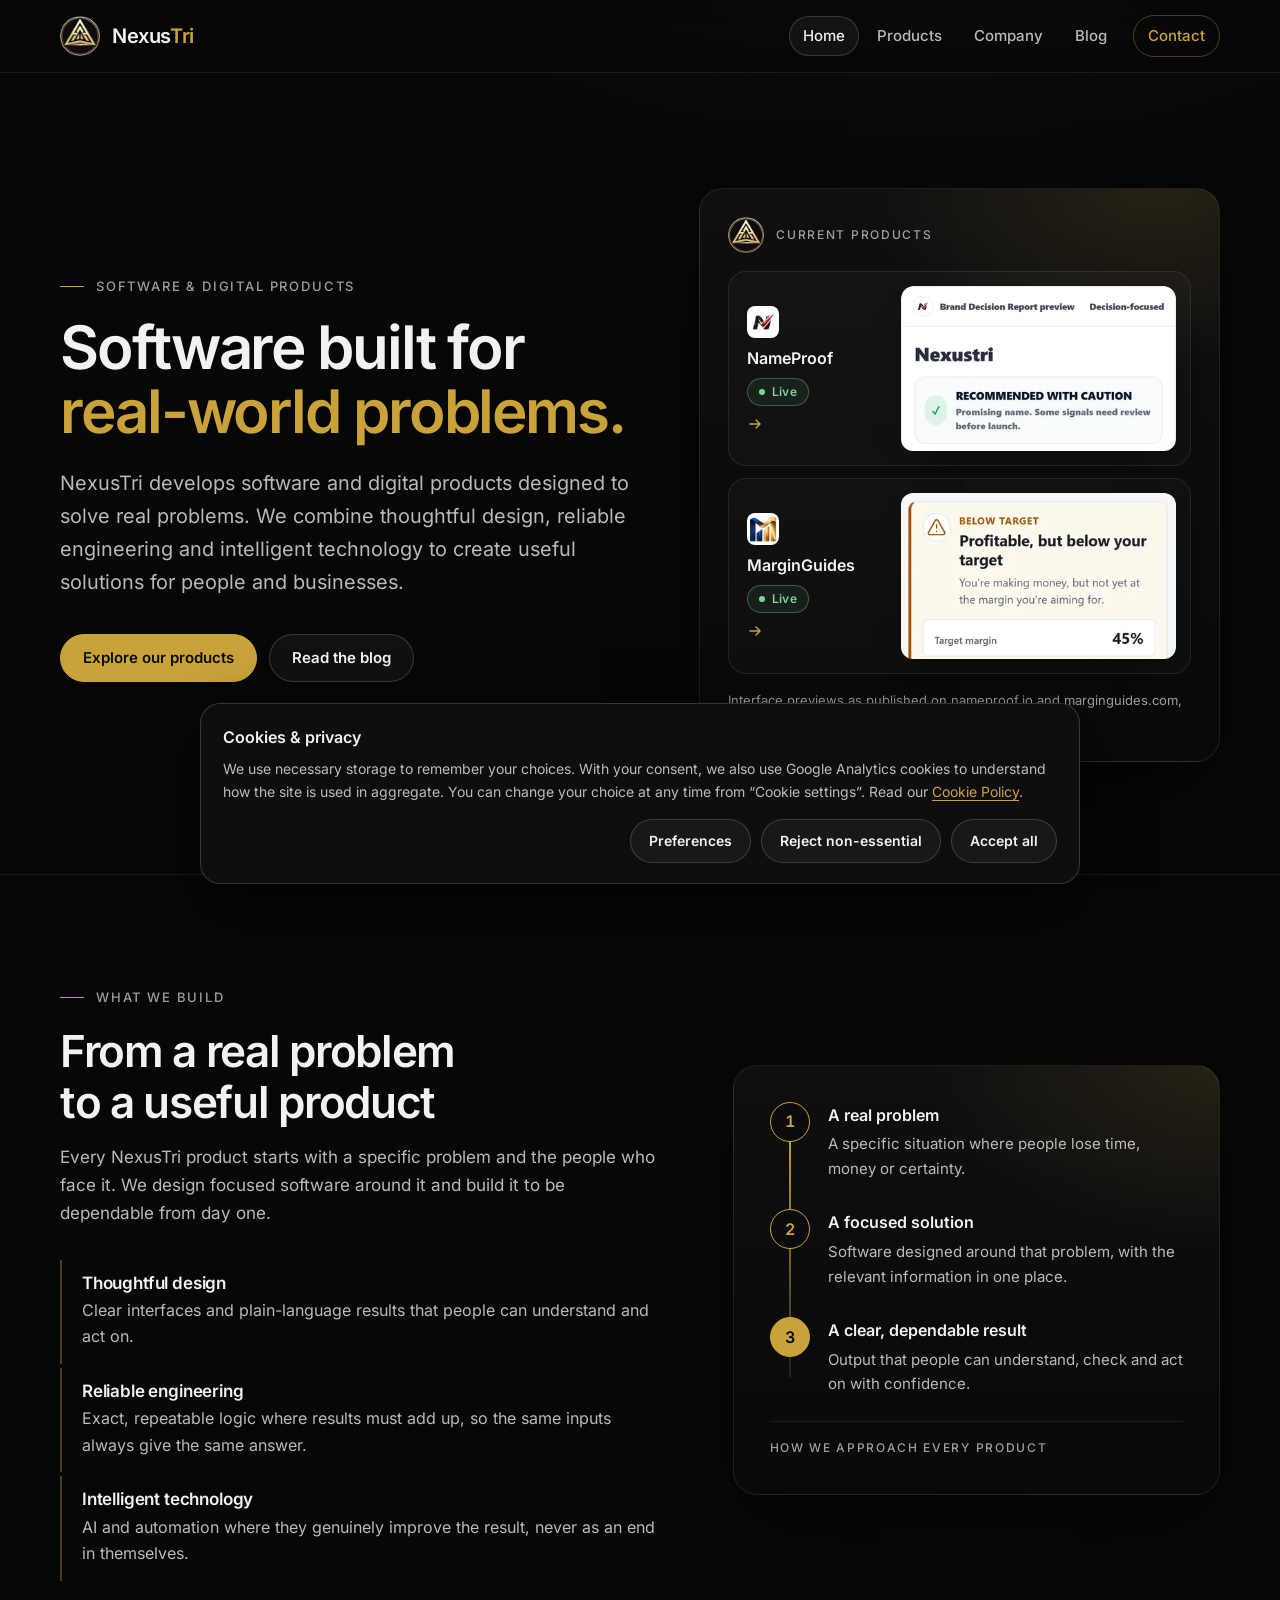
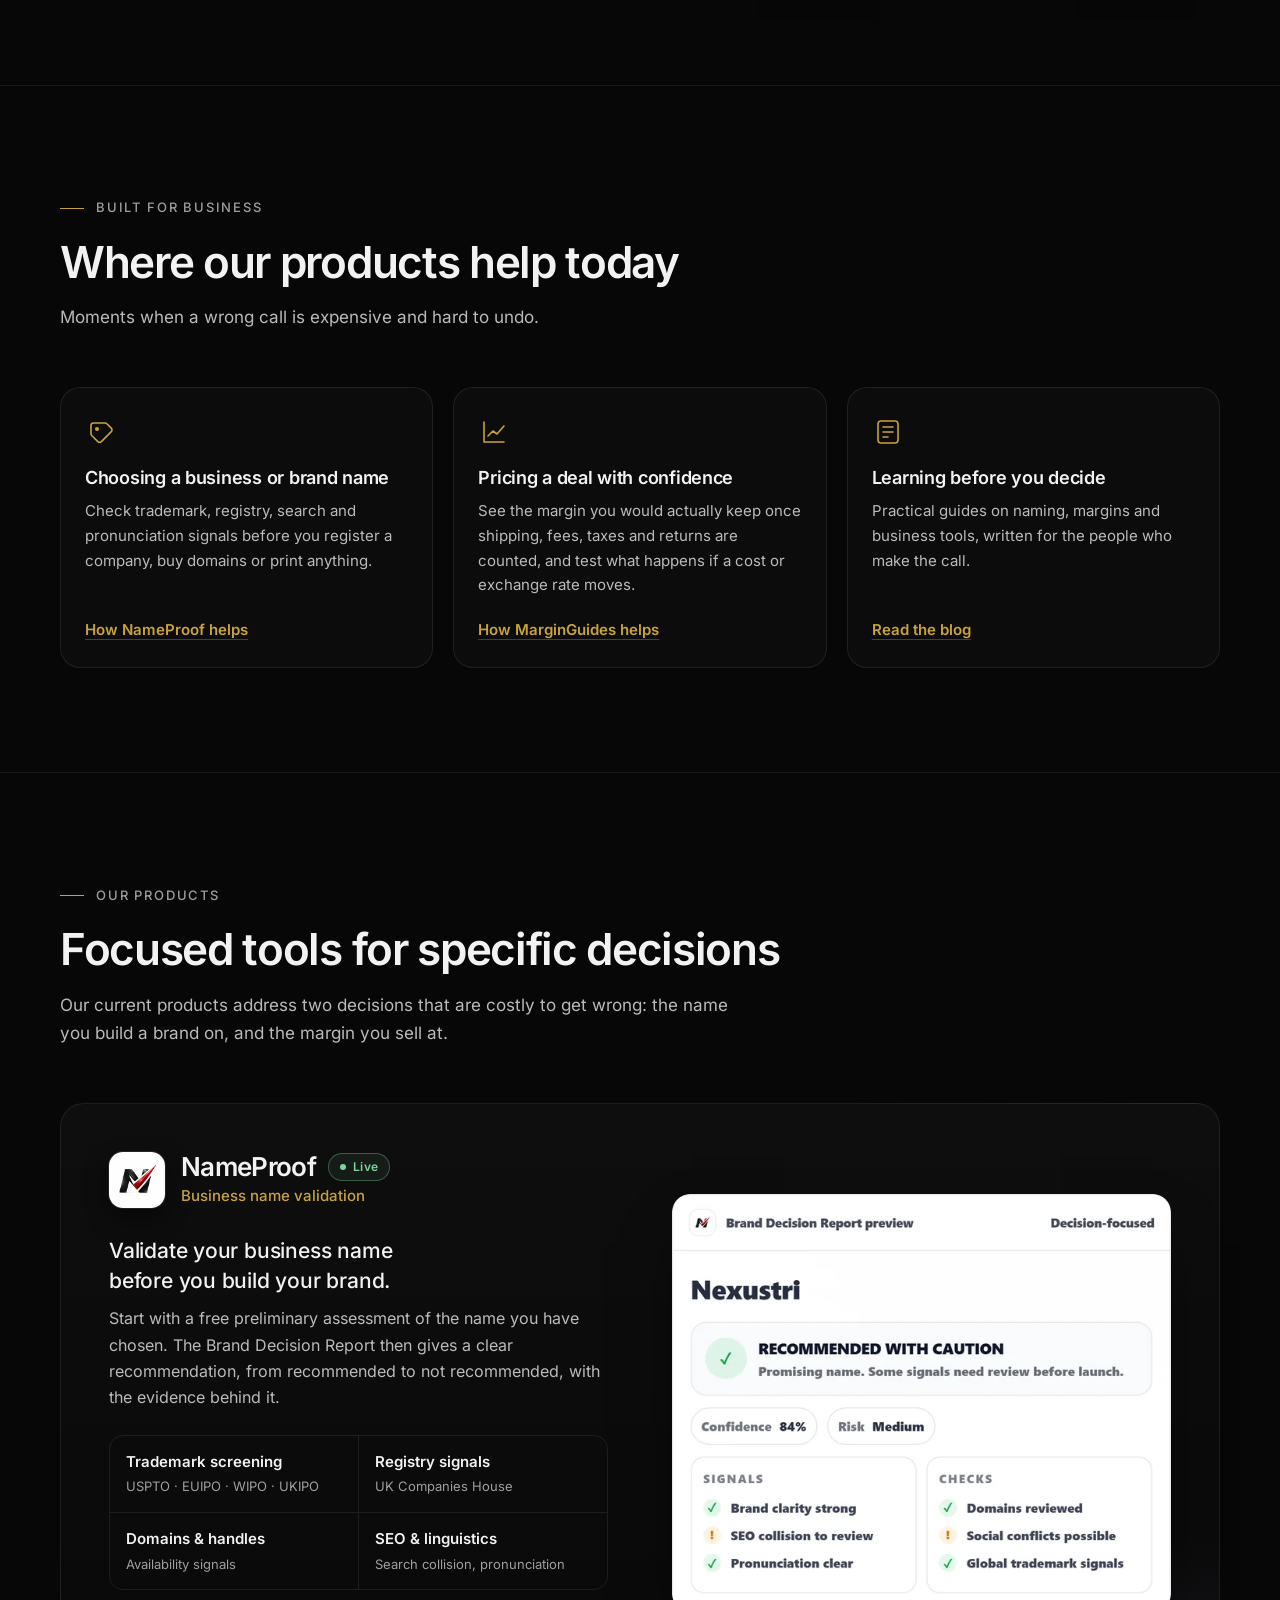
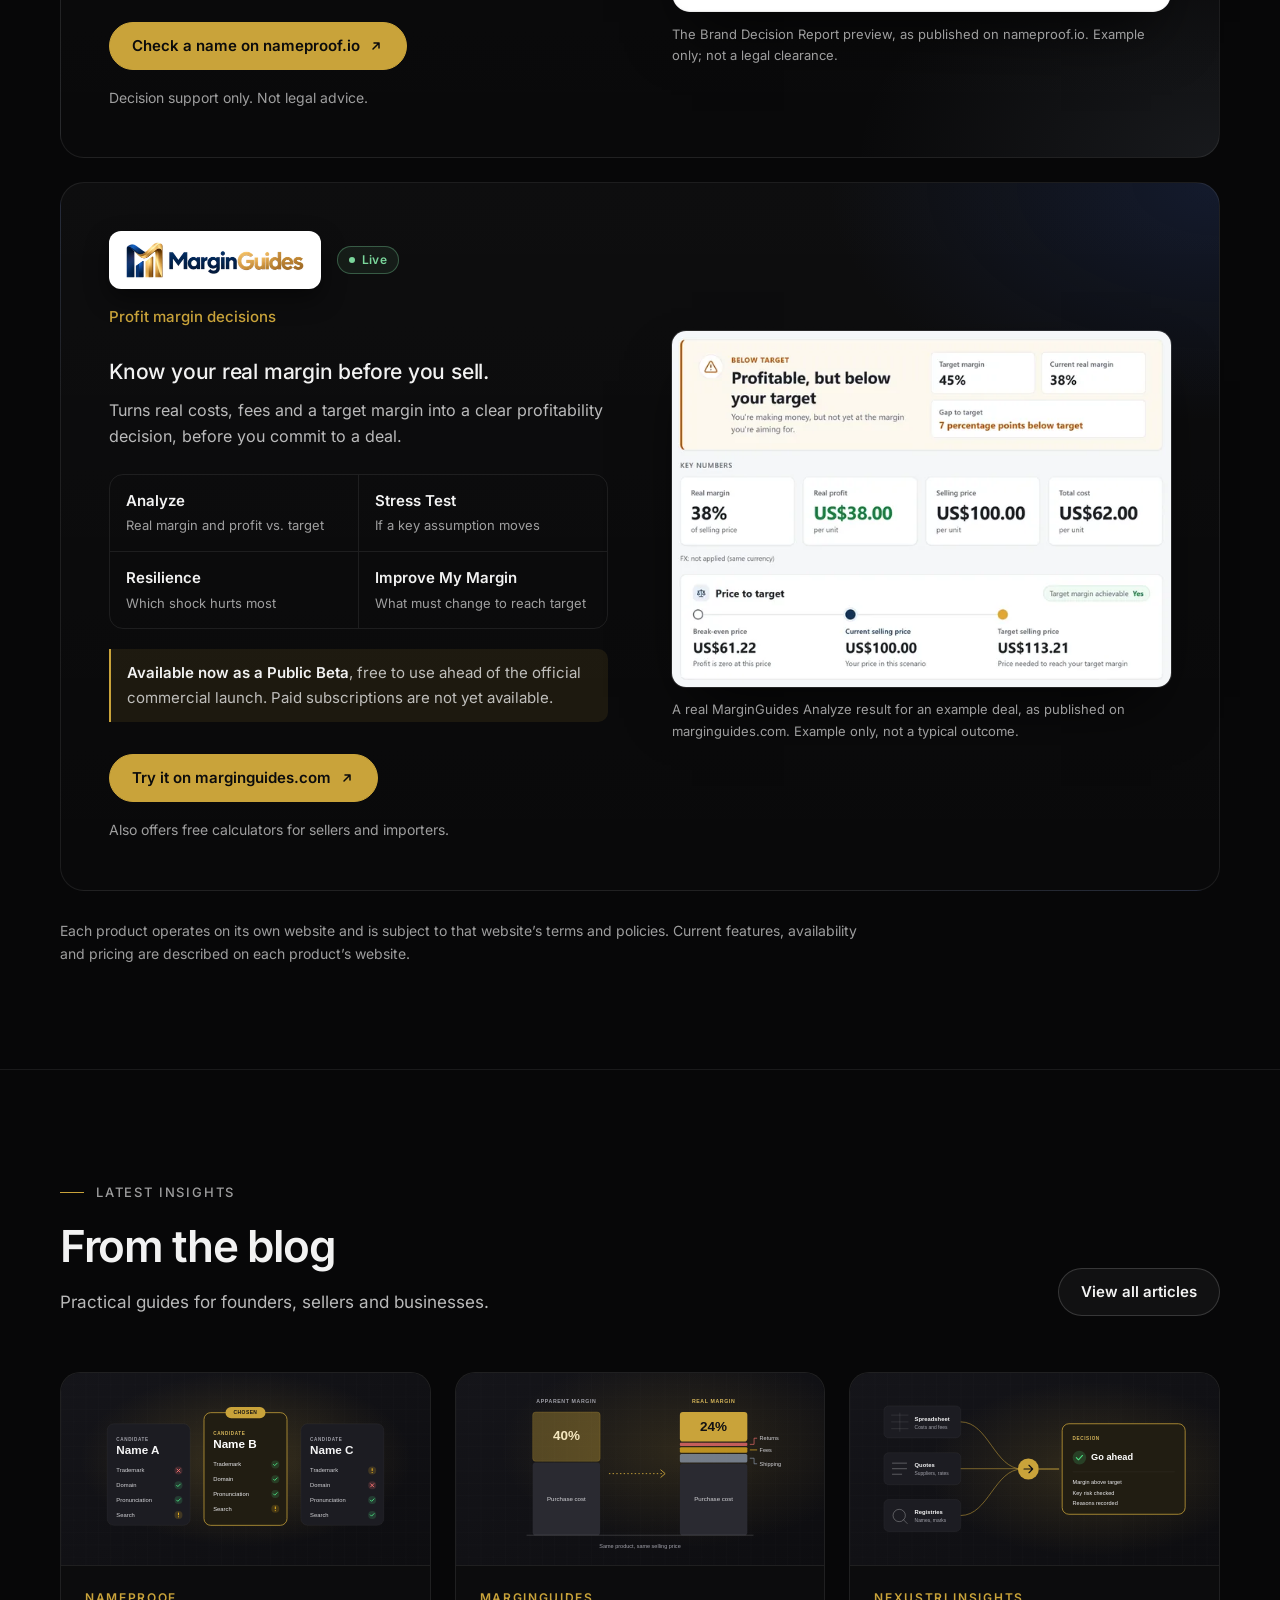
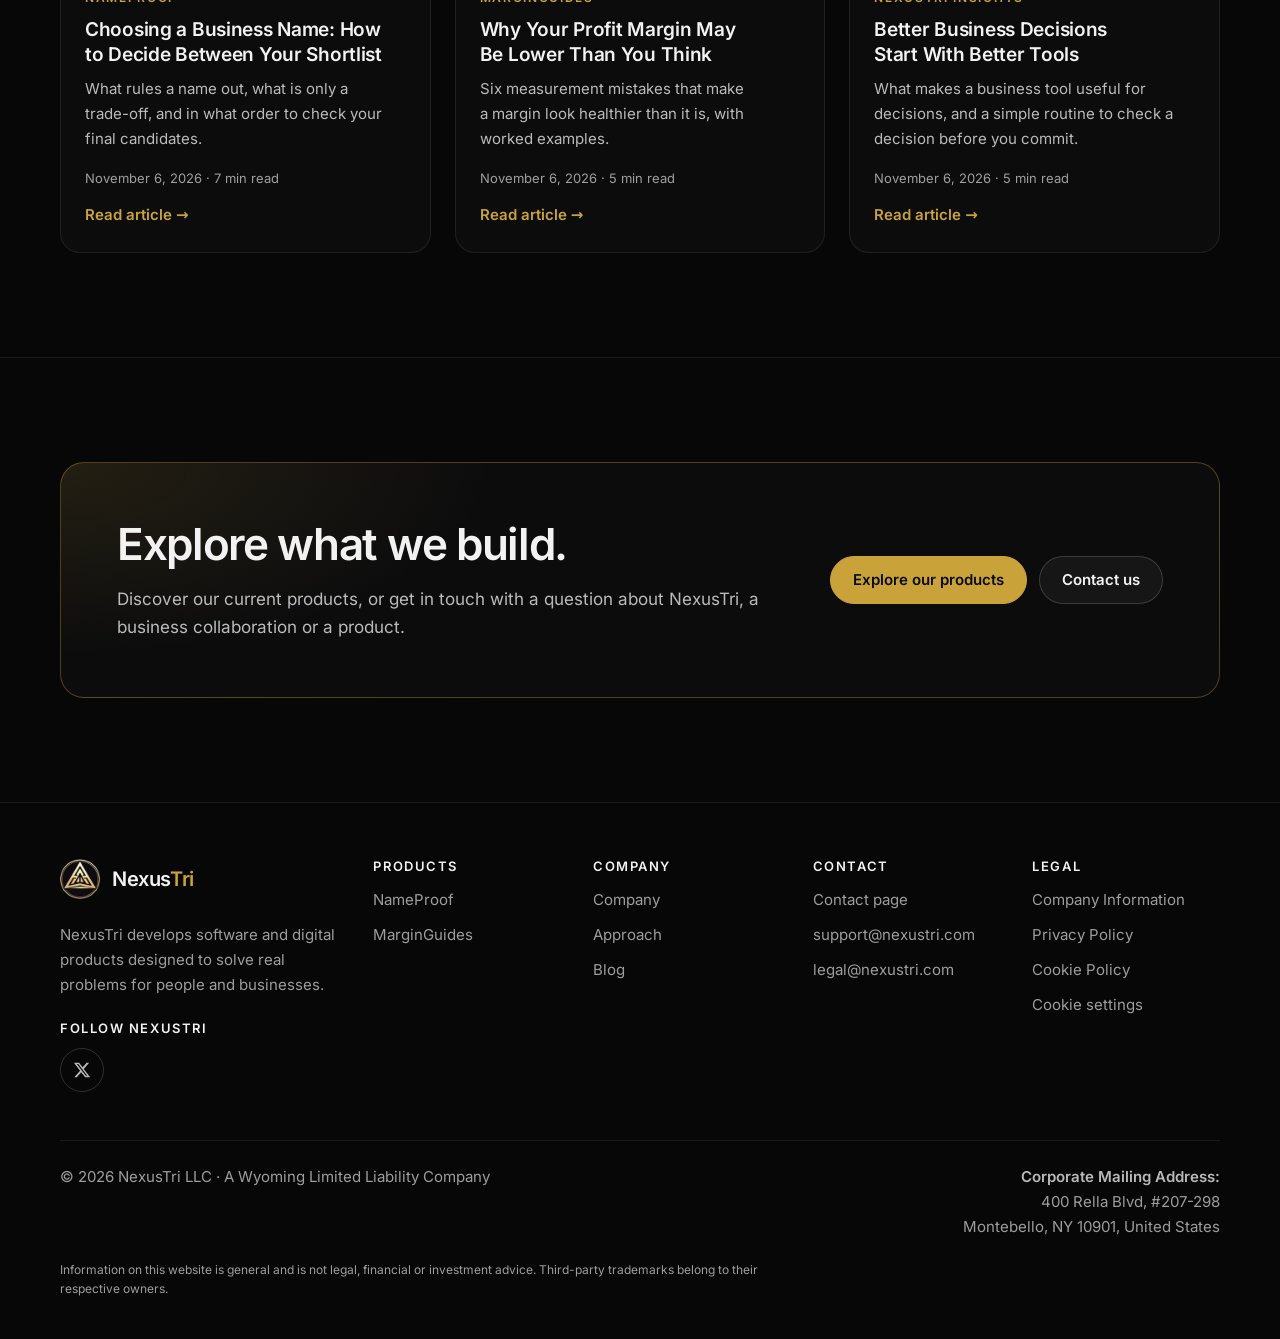
==== commit 736a2d6a: "Premium motion and hero refinement (Mission 04.3) - Hero "Current products" panel rebuilt as one pan" ====
--- a/index.html
+++ b/index.html
@@ -149,22 +149,28 @@
             <img src="/assets/img/nexustri-emblem-96.webp" width="36" height="36" alt="">
             <span>Current products</span>
           </div>
-          <div class="stage-shots">
-            <div class="stage-item stage-item--np">
+          <div class="stage-products">
+            <div class="stage-product stage-product--np">
               <a class="stage-label" href="#nameproof">
-                <img src="/assets/img/products/nameproof-icon.webp" width="24" height="24" alt="">
+                <img class="stage-icon" src="/assets/img/products/nameproof-icon.webp" width="32" height="32" alt="">
                 <span class="stage-name"><span translate="no" class="notranslate">NameProof</span></span>
                 <span class="badge badge-live notranslate" translate="no">Live</span>
+                <svg class="stage-arrow" viewBox="0 0 16 16" aria-hidden="true" focusable="false"><path d="M3 8h10M9 4l4 4-4 4" fill="none" stroke="currentColor" stroke-width="1.5" stroke-linecap="round" stroke-linejoin="round"/></svg>
               </a>
-              <img translate="no" class="stage-shot" src="/assets/img/products/nameproof-verdict-760.webp" srcset="/assets/img/products/nameproof-verdict-480.webp 480w, /assets/img/products/nameproof-verdict-760.webp 760w" sizes="(max-width: 900px) min(78vw, 440px), 400px" width="760" height="401" fetchpriority="high" alt="NameProof report preview for an example name: Recommended with caution. Promising name; some signals need review before launch. Confidence 84%, risk medium.">
-            </div>
-            <div class="stage-item stage-item--mg">
-              <img translate="no" class="stage-shot" src="/assets/img/products/marginguides-decision-784.webp" srcset="/assets/img/products/marginguides-decision-400.webp 400w, /assets/img/products/marginguides-decision-784.webp 784w" sizes="(max-width: 900px) min(46vw, 260px), 240px" width="784" height="804" alt="MarginGuides result for an example deal: Below target. Profitable, but below your target. Target margin 45%, current real margin 38%, 7 percentage points below target.">
+              <div class="stage-frame">
+                <img translate="no" class="stage-shot" src="/assets/img/products/nameproof-hero-780.webp" srcset="/assets/img/products/nameproof-hero-400.webp 400w, /assets/img/products/nameproof-hero-780.webp 780w" sizes="(max-width: 600px) calc(100vw - 96px), 340px" width="780" height="470" fetchpriority="high" alt="NameProof Brand Decision Report preview for an example name: Recommended with caution. Promising name; some signals need review before launch.">
+              </div>
+            </div>
+            <div class="stage-product stage-product--mg">
               <a class="stage-label" href="#marginguides">
-                <img src="/assets/img/products/marginguides-icon.webp" width="24" height="24" alt="">
+                <img class="stage-icon" src="/assets/img/products/marginguides-icon.webp" width="32" height="32" alt="">
                 <span class="stage-name"><span translate="no" class="notranslate">MarginGuides</span></span>
                 <span class="badge badge-live notranslate" translate="no">Live</span>
+                <svg class="stage-arrow" viewBox="0 0 16 16" aria-hidden="true" focusable="false"><path d="M3 8h10M9 4l4 4-4 4" fill="none" stroke="currentColor" stroke-width="1.5" stroke-linecap="round" stroke-linejoin="round"/></svg>
               </a>
+              <div class="stage-frame">
+                <img translate="no" class="stage-shot" src="/assets/img/products/marginguides-hero-784.webp" srcset="/assets/img/products/marginguides-hero-400.webp 400w, /assets/img/products/marginguides-hero-784.webp 784w" sizes="(max-width: 600px) calc(100vw - 96px), 340px" width="784" height="470" alt="MarginGuides result for an example deal: Below target. Profitable, but below your target; you are making money, but not yet at the margin you are aiming for. Target margin 45%.">
+              </div>
             </div>
           </div>
           <figcaption id="stage-caption">Interface previews as published on <span translate="no" class="notranslate"> nameproof.io </span> and <span translate="no" class="notranslate"> marginguides.com, </span> showing example results.</figcaption>
@@ -175,7 +181,7 @@
     <!-- WHAT WE BUILD -->
     <section class="section" id="what-we-build" aria-labelledby="build-title">
       <div class="container build-grid">
-        <div>
+        <div data-reveal>
           <p class="eyebrow">What we build</p>
           <h2 id="build-title">From a real problem to a useful product</h2>
           <p class="section-intro">
@@ -198,7 +204,7 @@
           </ul>
         </div>
 
-        <figure class="flow" aria-labelledby="flow-caption">
+        <figure class="flow" aria-labelledby="flow-caption" data-reveal>
           <ol class="flow-steps">
             <li>
               <span class="flow-num" aria-hidden="true">1</span>
@@ -221,7 +227,7 @@
     <!-- BUILT FOR BUSINESS -->
     <section class="section" id="built-for-business" aria-labelledby="business-title">
       <div class="container">
-        <div class="section-head">
+        <div class="section-head" data-reveal>
           <p class="eyebrow">Built for business</p>
           <h2 id="business-title">Where our products help today</h2>
           <p class="section-intro">
@@ -230,19 +236,19 @@
         </div>
 
         <ul class="situations">
-          <li class="situation">
+          <li class="situation" data-reveal>
             <svg class="situation-icon" viewBox="0 0 32 32" aria-hidden="true" focusable="false"><path d="M6 9.5A2.5 2.5 0 0 1 8.5 7h11.6a2.5 2.5 0 0 1 1.77.73l4.4 4.4a2.5 2.5 0 0 1 0 3.54l-9.9 9.9a2.5 2.5 0 0 1-3.54 0l-6.1-6.1A2.5 2.5 0 0 1 6 17.7z" fill="none" stroke="currentColor" stroke-width="1.6" stroke-linejoin="round"/><circle cx="12" cy="13" r="2" fill="currentColor"/></svg>
             <h3>Choosing a business or brand name</h3>
             <p>Check trademark, registry, search and pronunciation signals before you register a company, buy domains or print anything.</p>
             <a class="text-link" href="#nameproof">How <span translate="no" class="notranslate"> NameProof </span> helps</a>
           </li>
-          <li class="situation">
+          <li class="situation" data-reveal>
             <svg class="situation-icon" viewBox="0 0 32 32" aria-hidden="true" focusable="false"><path d="M6 26V6M6 26h20" fill="none" stroke="currentColor" stroke-width="1.6" stroke-linecap="round"/><path d="M10 20l5-5 4 3 7-8" fill="none" stroke="currentColor" stroke-width="1.6" stroke-linecap="round" stroke-linejoin="round"/></svg>
             <h3>Pricing a deal with confidence</h3>
             <p>See the margin you would actually keep once shipping, fees, taxes and returns are counted, and test what happens if a cost or exchange rate moves.</p>
             <a class="text-link" href="#marginguides">How <span translate="no" class="notranslate"> MarginGuides </span> helps</a>
           </li>
-          <li class="situation">
+          <li class="situation" data-reveal>
             <svg class="situation-icon" viewBox="0 0 32 32" aria-hidden="true" focusable="false"><rect x="6" y="5" width="20" height="22" rx="3" fill="none" stroke="currentColor" stroke-width="1.6"/><path d="M11 11h10M11 16h10M11 21h5" fill="none" stroke="currentColor" stroke-width="1.6" stroke-linecap="round"/></svg>
             <h3>Learning before you decide</h3>
             <p>Practical guides on naming, margins and business tools, written for the people who make the call.</p>
@@ -255,7 +261,7 @@
     <!-- PRODUCTS (anchor #portfolio kept for existing links) -->
     <section class="section" id="portfolio" aria-labelledby="products-title">
       <div class="container">
-        <div class="section-head">
+        <div class="section-head" data-reveal>
           <p class="eyebrow">Our products</p>
           <h2 id="products-title">Focused tools for specific decisions</h2>
           <p class="section-intro">
@@ -264,7 +270,7 @@
         </div>
 
         <div class="product-list">
-          <article class="product-feature product-feature--nameproof" id="nameproof" aria-labelledby="nameproof-title">
+          <article class="product-feature product-feature--nameproof" id="nameproof" aria-labelledby="nameproof-title" data-reveal>
             <div class="product-body">
               <div class="product-head">
                 <img translate="no" class="product-logo" src="/assets/img/products/nameproof-icon.webp" width="56" height="56" alt="NameProof logo" loading="lazy">
@@ -302,7 +308,7 @@
             </figure>
           </article>
 
-          <article class="product-feature product-feature--marginguides" id="marginguides" aria-labelledby="marginguides-title">
+          <article class="product-feature product-feature--marginguides" id="marginguides" aria-labelledby="marginguides-title" data-reveal>
             <div class="product-body">
               <div class="product-head">
                 <span class="wordmark-plate"><img translate="no" src="/assets/img/products/marginguides-wordmark.webp" width="180" height="37" alt="MarginGuides logo" loading="lazy"></span>
@@ -340,7 +346,7 @@
           </article>
         </div>
 
-        <p class="fineprint">
+        <p class="fineprint" data-reveal>
           Each product operates on its own website and is subject to that website’s terms and policies.
           Current features, availability and pricing are described on each product’s website.
         </p>
@@ -350,7 +356,7 @@
     <!-- LATEST INSIGHTS -->
     <section class="section" id="insights" aria-labelledby="insights-title">
       <div class="container">
-        <div class="section-head section-head--row">
+        <div class="section-head section-head--row" data-reveal>
           <div>
             <p class="eyebrow">Latest insights</p>
             <h2 id="insights-title">From the blog</h2>
@@ -360,7 +366,7 @@
         </div>
 
         <ul class="post-grid">
-          <li class="post-card">
+          <li class="post-card" data-reveal>
             <img class="post-cover" src="/assets/img/blog/choosing-a-business-name.svg" width="1200" height="630" alt="" loading="lazy">
             <div class="post-body">
               <p class="post-category"><span translate="no" class="notranslate">NameProof</span></p>
@@ -370,7 +376,7 @@
               <p class="read-more" aria-hidden="true">Read article <span class="read-more-arrow">→</span></p>
             </div>
           </li>
-          <li class="post-card">
+          <li class="post-card" data-reveal>
             <img class="post-cover" src="/assets/img/blog/why-your-profit-margin-may-be-lower-than-you-think.svg" width="1200" height="630" alt="" loading="lazy">
             <div class="post-body">
               <p class="post-category"><span translate="no" class="notranslate">MarginGuides</span></p>
@@ -380,7 +386,7 @@
               <p class="read-more" aria-hidden="true">Read article <span class="read-more-arrow">→</span></p>
             </div>
           </li>
-          <li class="post-card">
+          <li class="post-card" data-reveal>
             <img class="post-cover" src="/assets/img/blog/better-business-decisions-start-with-better-tools.svg" width="1200" height="630" alt="" loading="lazy">
             <div class="post-body">
               <p class="post-category"><span translate="no" class="notranslate">NexusTri </span> Insights</p>
@@ -397,7 +403,7 @@
     <!-- FINAL CTA (anchor #contact kept for existing links) -->
     <section class="section" id="contact" aria-labelledby="cta-title">
       <div class="container">
-        <div class="cta-panel">
+        <div class="cta-panel" data-reveal>
           <div>
             <h2 id="cta-title">Explore what we build.</h2>
             <p class="section-intro">
--- a/assets/site.css
+++ b/assets/site.css
@@ -31,6 +31,7 @@
   --max: 1160px;
   --gutter: clamp(20px, 4vw, 32px);
   --header-h: 72px;
+  --ease-out: cubic-bezier(0.22, 0.7, 0.2, 1);
   --font: "Inter", system-ui, -apple-system, "Segoe UI", Roboto, "Helvetica Neue", Arial, sans-serif;
   color-scheme: dark;
 }
@@ -164,18 +165,18 @@
   text-align: center;
   text-decoration: none;
   cursor: pointer;
-  transition: background-color 0.15s ease, border-color 0.15s ease, color 0.15s ease;
-}
-.btn:hover { background: rgba(255, 255, 255, 0.08); border-color: rgba(255, 255, 255, 0.26); }
+  transition: background-color 0.2s ease, border-color 0.2s ease, color 0.2s ease, box-shadow 0.25s ease, transform 0.2s var(--ease-out);
+}
+.btn:hover { background: rgba(255, 255, 255, 0.08); border-color: var(--gold-line); }
 
 .btn-primary {
   background: var(--gold);
   border-color: var(--gold);
   color: #0b0b0c;
 }
-.btn-primary:hover { background: var(--gold-hover); border-color: var(--gold-hover); }
-
-.btn svg { width: 16px; height: 16px; flex: 0 0 auto; }
+.btn-primary:hover { background: var(--gold-hover); border-color: var(--gold-hover); box-shadow: 0 10px 26px -14px rgba(201, 163, 58, 0.7); }
+
+.btn svg { width: 16px; height: 16px; flex: 0 0 auto; transition: transform 0.2s var(--ease-out); }
 
 .linklike {
   padding: 0;
@@ -351,14 +352,14 @@
   margin-top: 36px;
 }
 
-/* Product stage: authentic interface previews published by each product. */
+/* Current products panel: one panel, two separate product sections with authentic published previews. */
 .hero-stage {
   position: relative;
-  padding: clamp(20px, 3vw, 32px);
+  padding: clamp(18px, 2.4vw, 28px);
   border: 1px solid var(--line);
   border-radius: 24px;
   background:
-    radial-gradient(380px 260px at 72% 58%, rgba(201, 163, 58, 0.16), transparent 70%),
+    radial-gradient(420px 260px at 88% 0%, rgba(201, 163, 58, 0.12), transparent 70%),
     linear-gradient(180deg, rgba(255, 255, 255, 0.035), rgba(255, 255, 255, 0.01));
   box-shadow: 0 30px 80px -24px rgba(0, 0, 0, 0.75);
 }
@@ -373,33 +374,49 @@
   color: var(--text-3);
 }
 .stage-head img { width: 36px; height: 36px; }
-.stage-shots { display: grid; margin-top: 20px; }
-.stage-item { display: flex; flex-direction: column; gap: 10px; min-width: 0; }
-.stage-item--np { width: 88%; }
-.stage-item--mg { position: relative; z-index: 1; flex-direction: row; align-items: flex-end; justify-content: flex-end; gap: 14px; margin-top: -40px; }
-.stage-item--mg .stage-shot { width: 50%; flex: 0 0 auto; }
-.stage-item--mg .stage-label { order: -1; flex-wrap: wrap; justify-content: flex-end; margin-bottom: 6px; }
-.stage-shot {
-  width: 100%;
-  height: auto;
-  border-radius: 16px;
-  filter: drop-shadow(0 18px 32px rgba(0, 0, 0, 0.6));
+.stage-products { display: grid; gap: 12px; margin-top: 18px; container-type: inline-size; }
+.stage-product {
+  position: relative;
+  display: grid;
+  grid-template-columns: minmax(0, 8.5rem) minmax(0, 1fr);
+  align-items: center;
+  gap: 18px;
+  padding: 14px 14px 14px 18px;
+  border: 1px solid var(--line);
+  border-radius: 18px;
+  background: rgba(255, 255, 255, 0.022);
+  transition: border-color 0.25s ease, background-color 0.25s ease, box-shadow 0.3s ease, transform 0.3s var(--ease-out);
 }
 .stage-label {
-  display: inline-flex;
-  align-items: center;
-  gap: 8px;
-  padding: 4px 6px;
-  margin-inline: -6px;
-  border-radius: 8px;
-  font-size: 0.9375rem;
+  display: flex;
+  flex-direction: column;
+  align-items: flex-start;
+  gap: 10px;
+  font-size: 1rem;
   font-weight: 600;
+  line-height: 1.25;
   color: var(--text);
   text-decoration: none;
 }
-.stage-label img { width: 24px; height: 24px; border-radius: 6px; }
-.stage-label:hover .stage-name { color: var(--gold); }
-.hero-stage figcaption { margin-top: 18px; font-size: 0.8125rem; color: var(--text-3); }
+.stage-label::after { content: ""; position: absolute; inset: 0; z-index: 1; border-radius: 18px; } /* the whole section is clickable, above the (transformed) preview */
+.stage-label:focus-visible { outline: none; }
+.stage-product:focus-within { outline: 2px solid var(--gold); outline-offset: 3px; }
+.stage-icon { width: 32px; height: 32px; border-radius: 8px; }
+.stage-name { transition: color 0.2s ease; }
+.stage-arrow { width: 16px; height: 16px; color: var(--gold); transition: transform 0.25s var(--ease-out); }
+.stage-frame {
+  overflow: hidden;
+  aspect-ratio: 780 / 470;
+  border-radius: 12px;
+  box-shadow: 0 14px 30px -18px rgba(0, 0, 0, 0.8);
+}
+.stage-shot { display: block; width: 100%; height: 100%; object-fit: cover; object-position: top center; transition: transform 0.5s var(--ease-out); }
+.stage-product:hover, .stage-product:focus-within { border-color: var(--gold-line); background: rgba(255, 255, 255, 0.04); }
+.stage-product:hover .stage-name, .stage-product:focus-within .stage-name { color: var(--gold-hover); }
+.hero-stage figcaption { margin-top: 16px; font-size: 0.8125rem; color: var(--text-3); }
+@container (max-width: 440px) {
+  .stage-product { grid-template-columns: minmax(0, 6.75rem) minmax(0, 1fr); gap: 14px; padding: 12px 12px 12px 14px; }
+}
 
 /* ---------- Sections ---------- */
 .section {
@@ -436,6 +453,7 @@
   text-decoration-color: var(--gold-line);
   text-underline-offset: 4px;
 }
+.text-link { transition: color 0.2s ease, text-decoration-color 0.2s ease; }
 .text-link:hover { color: var(--gold-hover); text-decoration-color: currentColor; }
 
 /* ---------- What we build ---------- */
@@ -511,9 +529,9 @@
   border: 1px solid var(--line);
   border-radius: var(--radius);
   background: var(--surface);
-  transition: border-color 0.2s ease;
-}
-.situation:hover { border-color: var(--gold-line); }
+  transition: border-color 0.25s ease, background-color 0.25s ease, box-shadow 0.3s ease, transform 0.3s var(--ease-out);
+}
+.situation:hover { border-color: var(--gold-line); background: rgba(255, 255, 255, 0.035); }
 .situation-icon { width: 32px; height: 32px; color: var(--gold); }
 .situation h3 { margin-top: 20px; font-size: 1.125rem; letter-spacing: -0.015em; }
 .situation p { margin-top: 10px; font-size: 0.9375rem; color: var(--text-2); }
@@ -531,9 +549,9 @@
   border: 1px solid var(--line);
   border-radius: 24px;
   background: linear-gradient(180deg, rgba(255, 255, 255, 0.032), rgba(255, 255, 255, 0.01));
-  transition: border-color 0.2s ease;
-}
-.product-feature:hover { border-color: var(--gold-line); }
+  transition: border-color 0.3s ease, box-shadow 0.35s ease;
+}
+.product-feature:hover { border-color: var(--gold-line); box-shadow: 0 28px 70px -40px rgba(0, 0, 0, 0.9); }
 /* Each product keeps its own identity: a cool slate tone for NameProof, navy and gold for MarginGuides. */
 .product-feature--nameproof {
   background:
@@ -883,11 +901,11 @@
   border: 1px solid var(--line);
   border-radius: var(--radius);
   background: var(--surface);
-  transition: border-color 0.2s ease;
+  transition: border-color 0.25s ease, box-shadow 0.3s ease, transform 0.3s var(--ease-out);
 }
 .post-card { display: flex; flex-direction: column; }
 .post-card:hover, .post-row:hover { border-color: var(--gold-line); }
-.post-cover { width: 100%; height: auto; aspect-ratio: 1200 / 630; object-fit: cover; border-bottom: 1px solid var(--line); }
+.post-cover { width: 100%; height: auto; aspect-ratio: 1200 / 630; object-fit: cover; border-bottom: 1px solid var(--line); transition: transform 0.5s var(--ease-out); }
 .post-body { display: flex; flex-direction: column; flex: 1 1 auto; padding: 22px 24px 24px; }
 .post-category {
   font-size: 0.75rem;
@@ -1348,11 +1366,11 @@
   .brand img { width: 36px; height: 36px; }
   .brand-name { font-size: 1.125rem; }
   .actions .btn, .cta-actions .btn { flex: 1 1 100%; }
-  .stage-item--np { width: 92%; }
-  .stage-item--mg { flex-direction: column; align-items: flex-end; gap: 10px; margin-top: -24px; }
-  .stage-item--mg .stage-shot { width: 58%; }
-  .stage-item--mg .stage-label { order: 0; margin: 0; }
-  .stage-shot { border-radius: 12px; }
+  .stage-product { grid-template-columns: minmax(0, 1fr); gap: 12px; padding: 12px; }
+  .stage-label { flex-direction: row; align-items: center; flex-wrap: wrap; gap: 10px; padding: 2px 4px 0; }
+  .stage-icon { width: 28px; height: 28px; }
+  .stage-arrow { margin-left: auto; }
+  .stage-frame { border-radius: 10px; }
   .situations, .philosophy-grid { grid-template-columns: minmax(0, 1fr); }
   .principle { grid-template-columns: 2.75rem minmax(0, 1fr); gap: 14px; padding: 24px 0; }
   .principle-num { font-size: 1.375rem; }
@@ -1372,6 +1390,68 @@
   .capabilities li:nth-child(odd) { border-right: 0; }
   .capabilities li + li { border-top: 1px solid var(--line); }
 }
+
+/* ---------- Motion ----------
+   Hero entrance (CSS only) and scroll reveal (classes added by site.js only when motion is allowed).
+   Content is never hidden without JavaScript or with reduced motion. Only opacity and transform are
+   animated, so nothing shifts the layout. fill-mode "backwards" hands control back to hover styles. */
+@keyframes nx-rise { from { opacity: 0; transform: translate3d(0, 14px, 0); } }
+@keyframes nx-fade { from { opacity: 0; } }
+/* Headline and main text are the largest content on first view: they stay readable from the first frame
+   (partial fade), so the entrance does not delay Largest Contentful Paint. */
+@keyframes nx-emerge { from { opacity: 0.4; transform: translate3d(0, 14px, 0); } }
+@keyframes nx-line { from { transform: scaleX(0); } }
+@keyframes nx-panel { from { opacity: 0; transform: translate3d(0, 18px, 0) scale(0.985); } }
+
+@media (prefers-reduced-motion: no-preference) {
+  .hero .eyebrow { animation: nx-rise 0.45s var(--ease-out) backwards; }
+  .hero .eyebrow::before { transform-origin: left center; animation: nx-line 0.6s var(--ease-out) 0.12s backwards; }
+  .hero h1 { animation: nx-emerge 0.6s var(--ease-out) 0.07s backwards; }
+  .hero .lead { animation: nx-emerge 0.55s var(--ease-out) 0.16s backwards; }
+  .hero .actions { animation: nx-rise 0.5s var(--ease-out) 0.25s backwards; }
+  .hero-stage { animation: nx-panel 0.65s var(--ease-out) 0.3s backwards; }
+  .stage-product { animation: nx-rise 0.5s var(--ease-out) 0.44s backwards; }
+  .stage-product--mg { animation-delay: 0.52s; }
+  .hero-stage figcaption { animation: nx-fade 0.5s ease 0.62s backwards; }
+
+  .reveal { opacity: 0; transform: translate3d(0, 22px, 0); }
+  .reveal.is-revealed {
+    opacity: 1;
+    transform: none;
+    transition: opacity 0.6s ease, transform 0.65s var(--ease-out);
+    transition-delay: var(--reveal-delay, 0s);
+  }
+}
+
+/* Lift and glide only on devices with a real hover and when motion is welcome. */
+@media (hover: hover) and (prefers-reduced-motion: no-preference) {
+  .btn:hover { transform: translateY(-1px); }
+  .btn:active { transform: translateY(0) scale(0.98); transition-duration: 0.08s; }
+  .btn:hover svg { transform: translate(1px, -1px); }
+  .stage-product:hover { transform: translateY(-2px); box-shadow: 0 18px 40px -24px rgba(0, 0, 0, 0.9); }
+  .stage-product:hover .stage-arrow { transform: translateX(3px); }
+  .stage-product:hover .stage-shot { transform: scale(1.015); }
+  .situation:hover { transform: translateY(-3px); box-shadow: 0 20px 44px -30px rgba(0, 0, 0, 0.9); }
+  .post-card:hover { transform: translateY(-4px); box-shadow: 0 22px 48px -30px rgba(0, 0, 0, 0.95); }
+  .post-card:hover .post-cover { transform: scale(1.025); }
+}
+
+/* Refined gold highlight along the top edge of interactive cards. */
+.situation, .post-card { position: relative; }
+.situation::before, .post-card::before {
+  content: "";
+  position: absolute;
+  top: -1px;
+  left: 24px;
+  right: 24px;
+  z-index: 1;
+  height: 1px;
+  background: linear-gradient(90deg, transparent, var(--gold), transparent);
+  opacity: 0;
+  pointer-events: none;
+  transition: opacity 0.35s ease;
+}
+.situation:hover::before, .post-card:hover::before, .post-card:focus-within::before { opacity: 0.85; }
 
 @media (prefers-reduced-motion: reduce) {
   *, *::before, *::after {
@@ -1396,5 +1476,7 @@
   .site-header { position: static; background: #fff; backdrop-filter: none; }
   .nav-toggle, .site-nav, .cc-banner, .skip-link, .actions, .cta-actions, .contact-form, [data-cookie-settings] { display: none !important; }
   .hero-stage, .product-feature, .principle, .facts, .cta-panel, .callout, .flow, .situation { box-shadow: none; background: none; }
+  *, *::before, *::after { animation: none !important; }
+  .reveal { opacity: 1 !important; transform: none !important; }
   a { color: inherit !important; }
 }
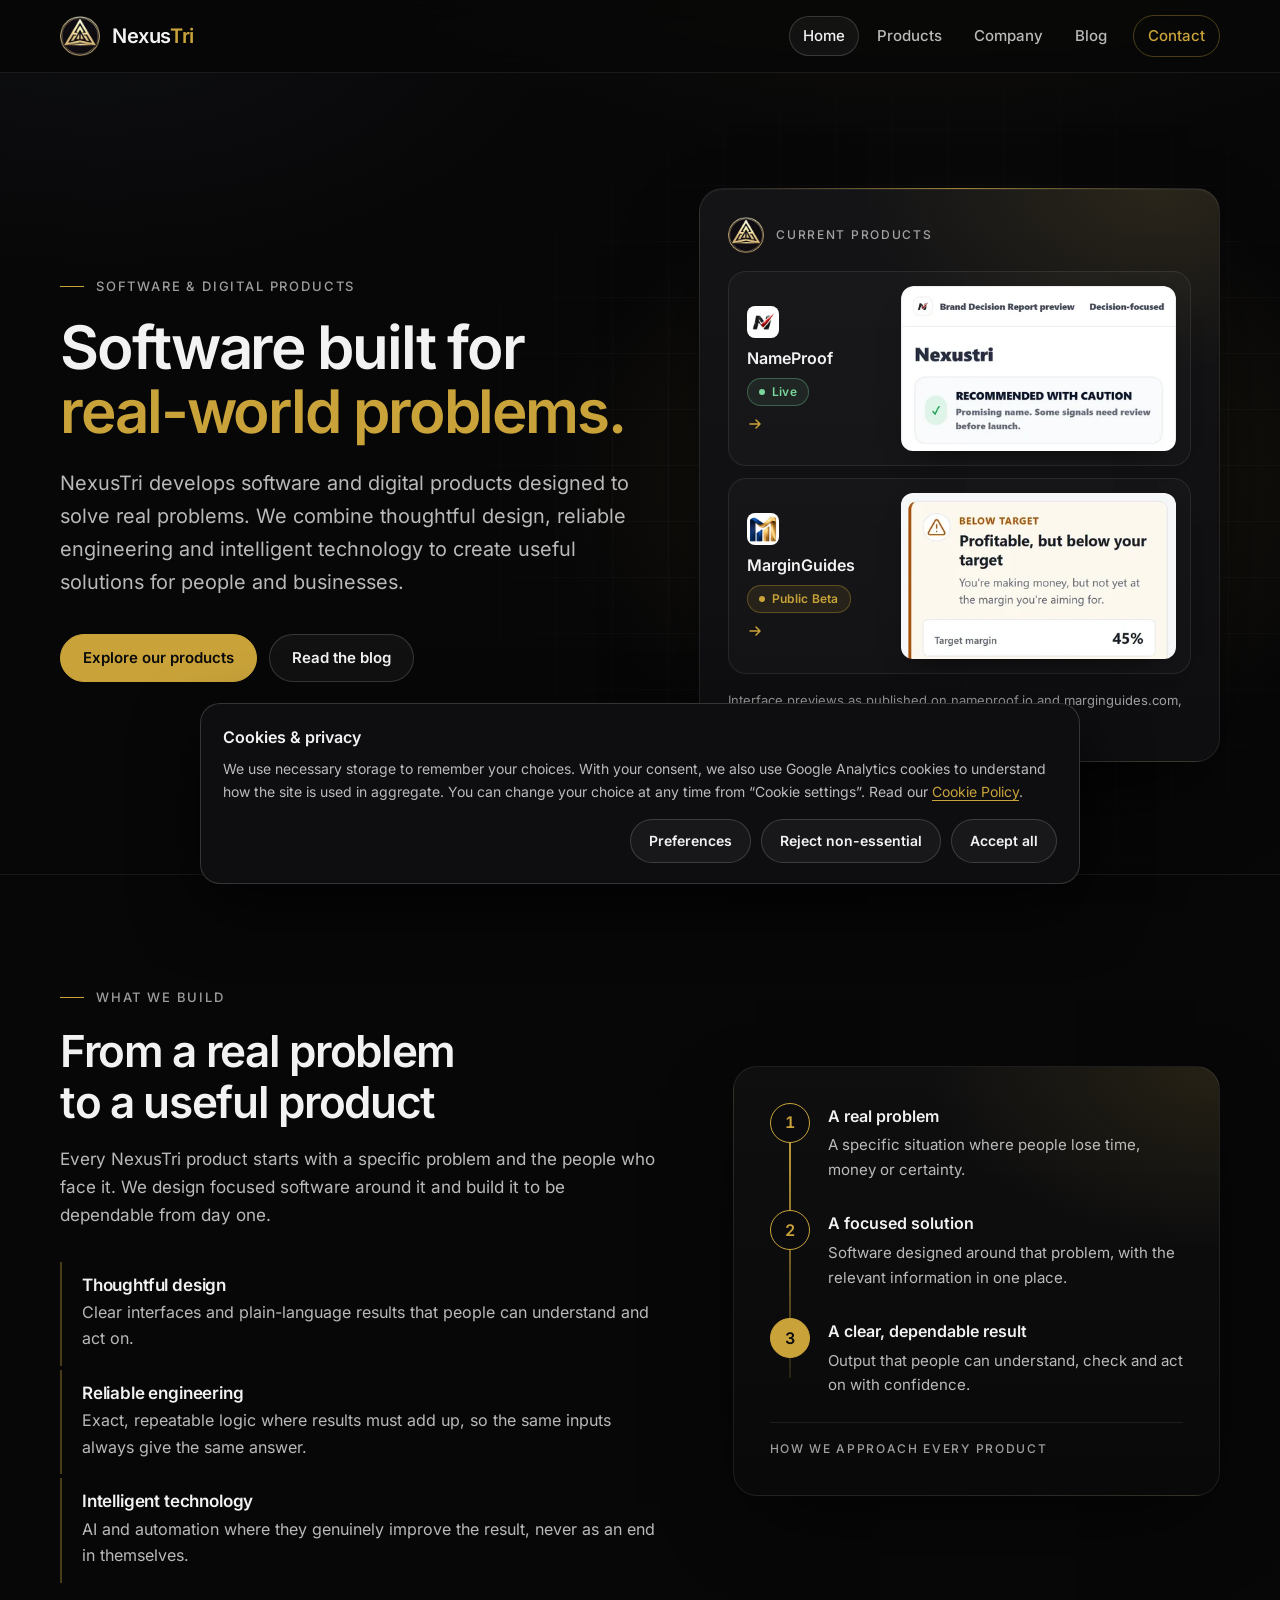
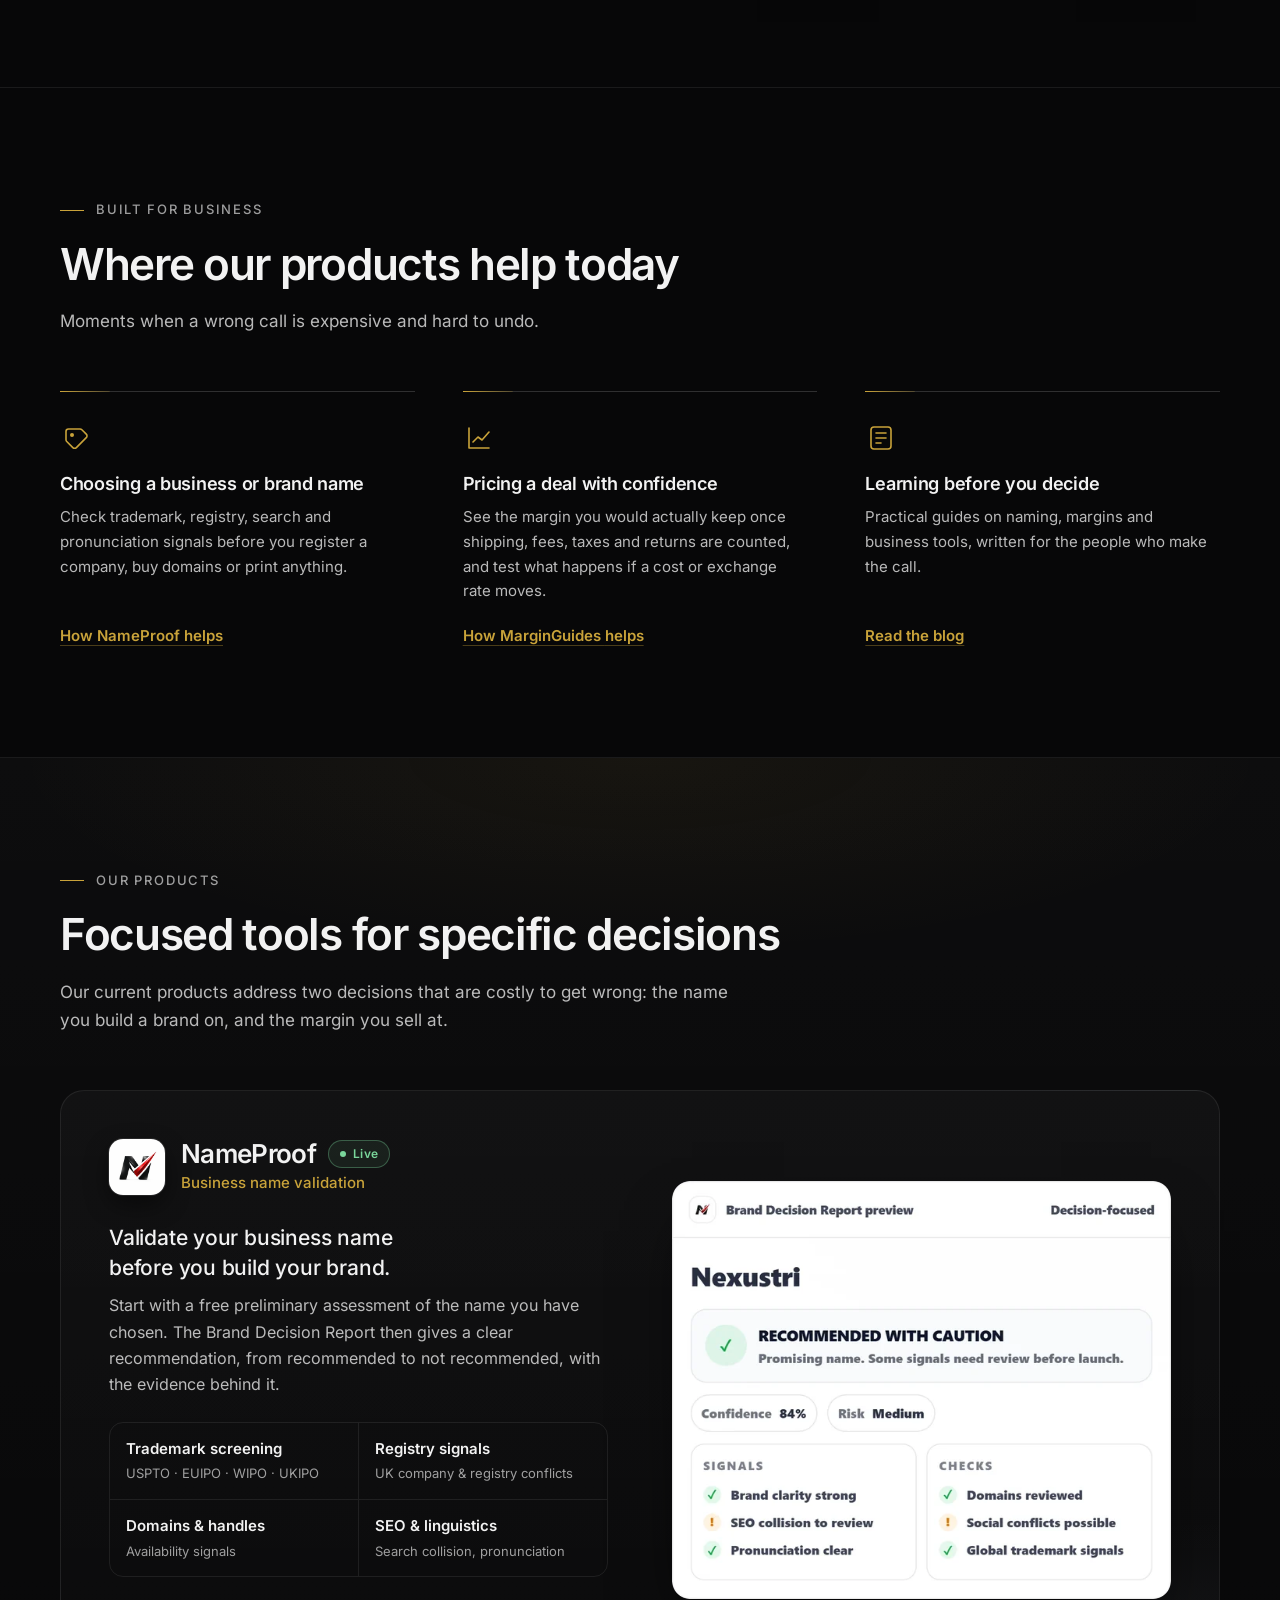
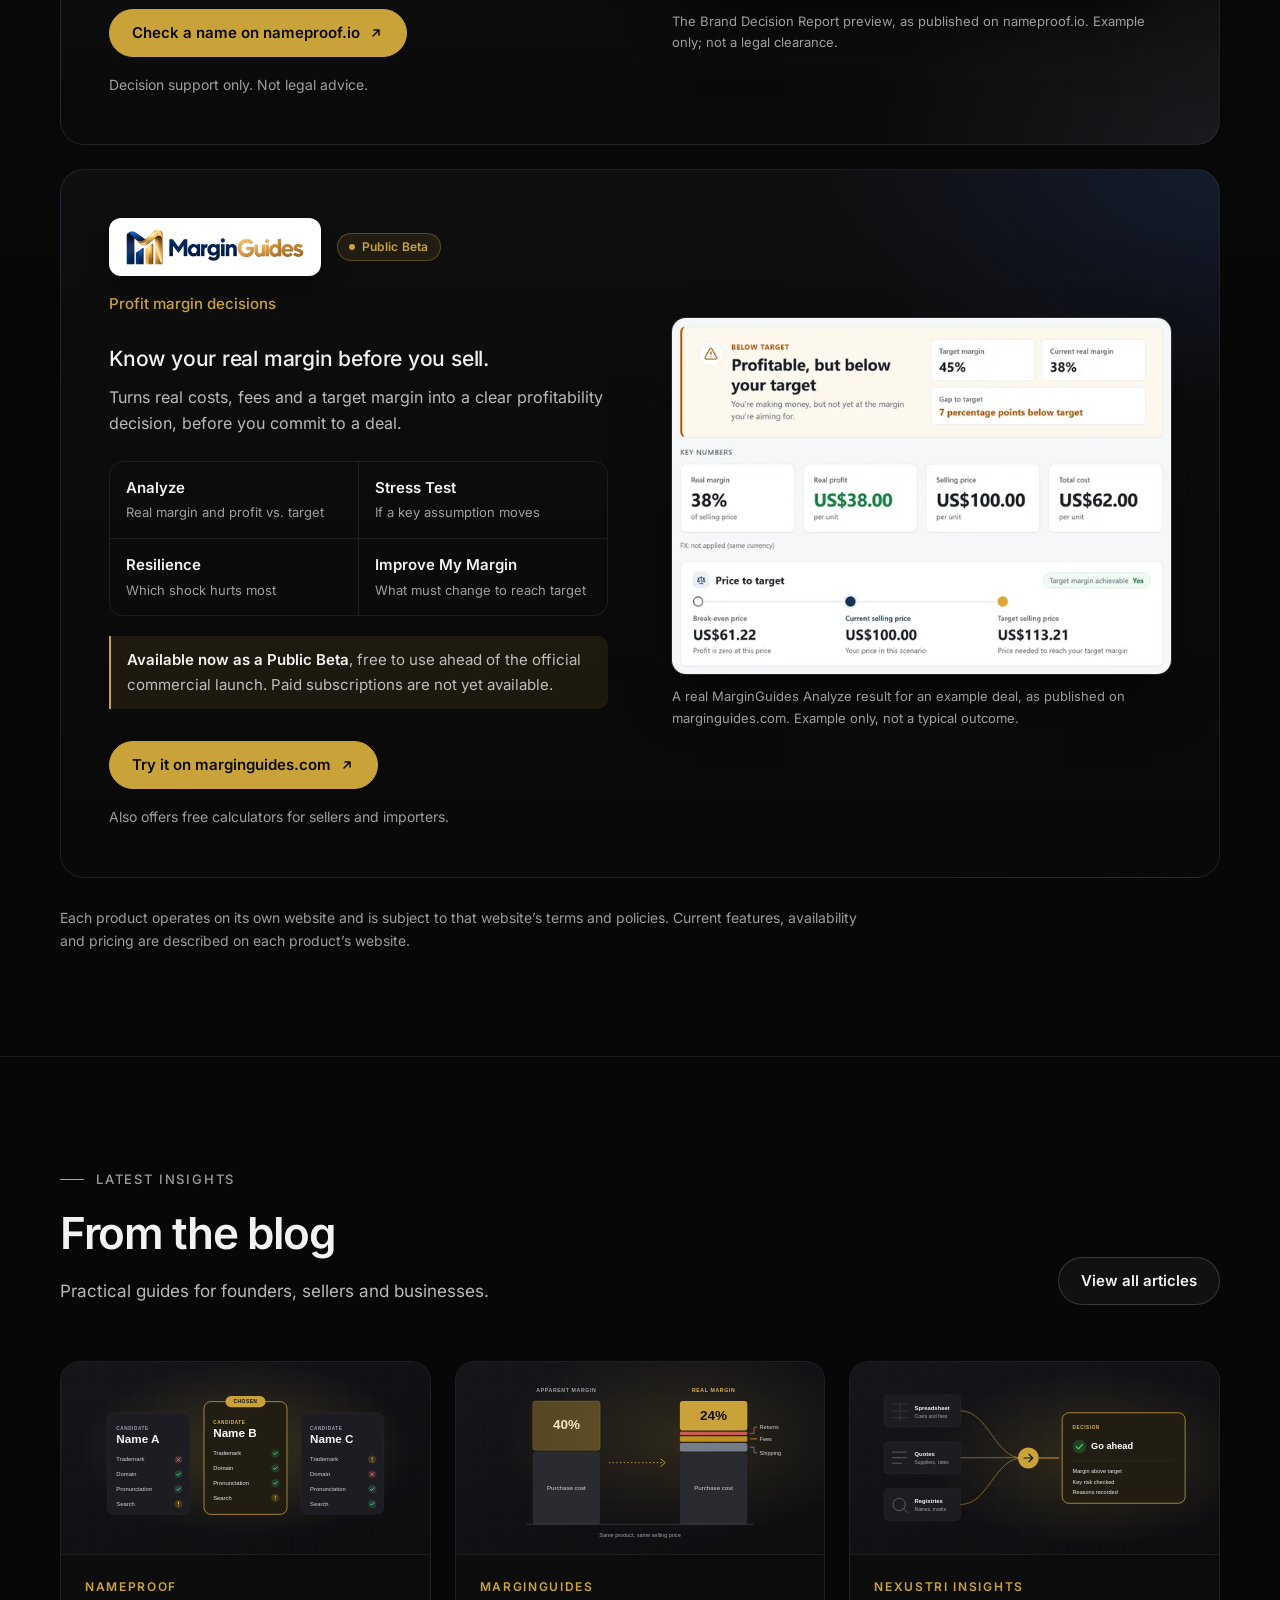
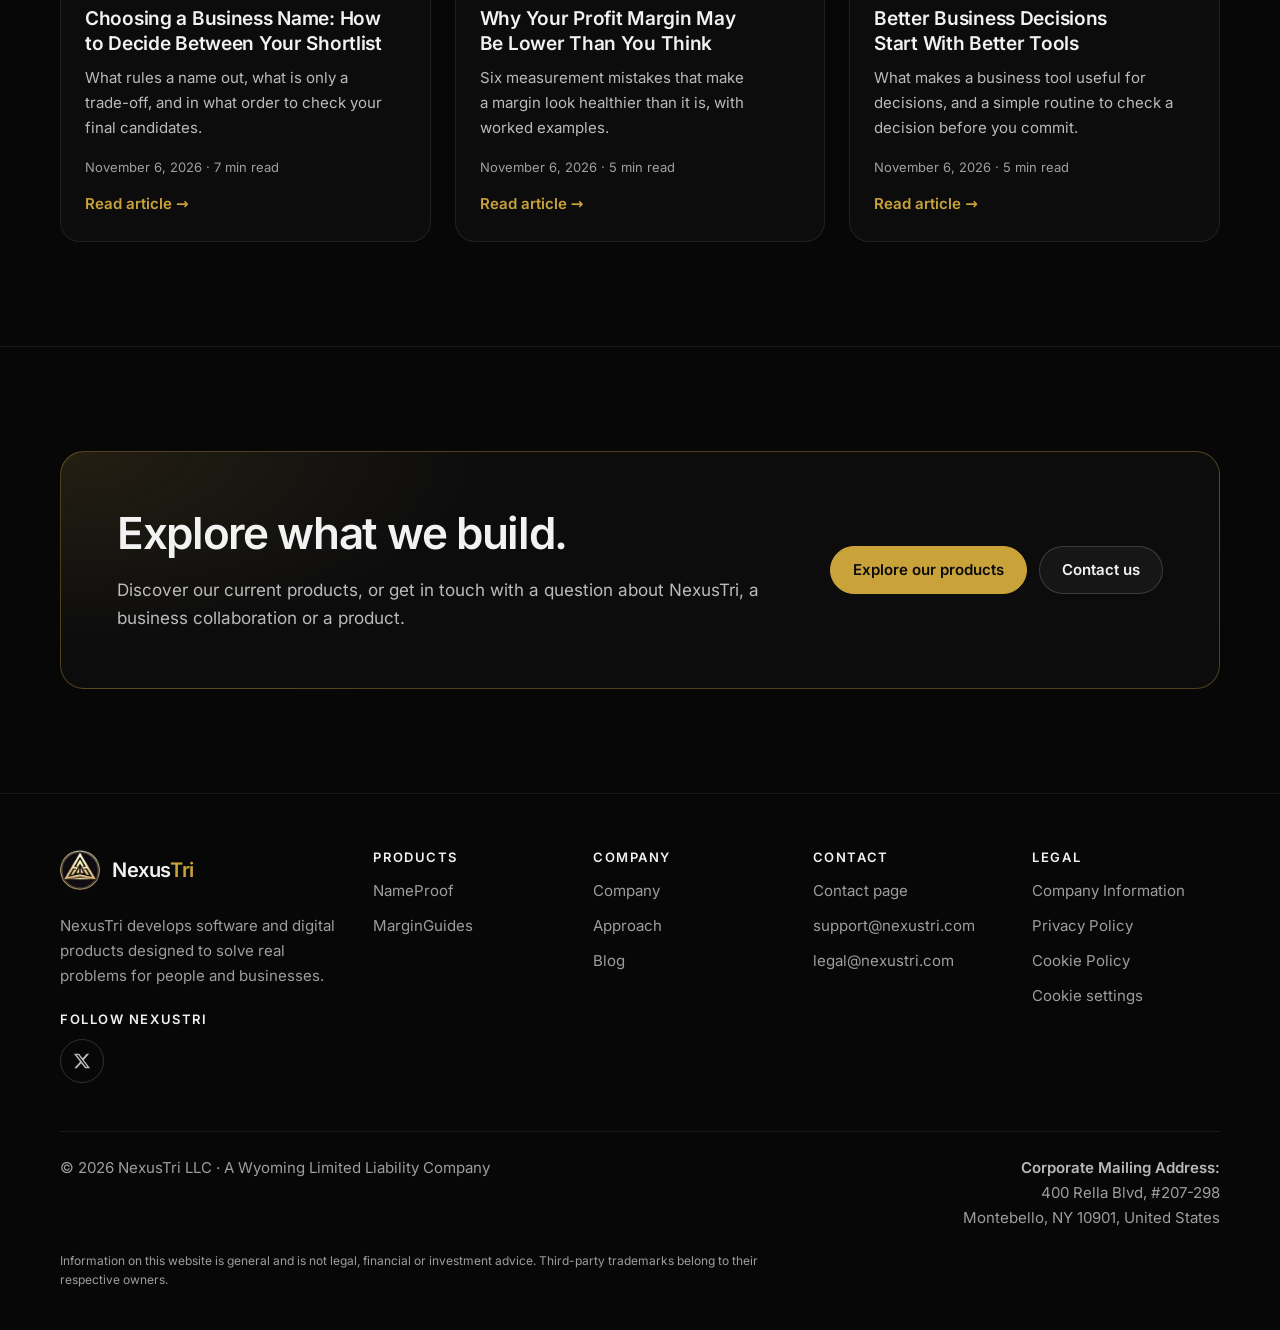
==== commit 24bf967b: "Premium refinement and corporate information wording (Mission 04.4) - Hero: subtle static depth (sof" ====
--- a/index.html
+++ b/index.html
@@ -165,7 +165,7 @@
               <a class="stage-label" href="#marginguides">
                 <img class="stage-icon" src="/assets/img/products/marginguides-icon.webp" width="32" height="32" alt="">
                 <span class="stage-name"><span translate="no" class="notranslate">MarginGuides</span></span>
-                <span class="badge badge-live notranslate" translate="no">Live</span>
+                <span class="badge badge-beta notranslate" translate="no">Public Beta</span>
                 <svg class="stage-arrow" viewBox="0 0 16 16" aria-hidden="true" focusable="false"><path d="M3 8h10M9 4l4 4-4 4" fill="none" stroke="currentColor" stroke-width="1.5" stroke-linecap="round" stroke-linejoin="round"/></svg>
               </a>
               <div class="stage-frame">
@@ -259,7 +259,7 @@
     </section>
 
     <!-- PRODUCTS (anchor #portfolio kept for existing links) -->
-    <section class="section" id="portfolio" aria-labelledby="products-title">
+    <section class="section section--band" id="portfolio" aria-labelledby="products-title">
       <div class="container">
         <div class="section-head" data-reveal>
           <p class="eyebrow">Our products</p>
@@ -289,7 +289,7 @@
               </p>
               <ul class="capabilities" aria-label="What it checks">
                 <li><span class="cap-title">Trademark screening</span><span class="cap-detail">USPTO · EUIPO · WIPO · UKIPO</span></li>
-                <li><span class="cap-title">Registry signals</span><span class="cap-detail">UK Companies House</span></li>
+                <li><span class="cap-title">Registry signals</span><span class="cap-detail">UK company &amp; registry conflicts</span></li>
                 <li><span class="cap-title">Domains &amp; handles</span><span class="cap-detail">Availability signals</span></li>
                 <li><span class="cap-title">SEO &amp; linguistics</span><span class="cap-detail">Search collision, pronunciation</span></li>
               </ul>
@@ -312,7 +312,7 @@
             <div class="product-body">
               <div class="product-head">
                 <span class="wordmark-plate"><img translate="no" src="/assets/img/products/marginguides-wordmark.webp" width="180" height="37" alt="MarginGuides logo" loading="lazy"></span>
-                <span class="badge badge-live notranslate" translate="no">Live</span>
+                <span class="badge badge-beta notranslate" translate="no">Public Beta</span>
               </div>
               <h3 id="marginguides-title" class="visually-hidden"><span translate="no" class="notranslate">MarginGuides</span></h3>
               <p class="product-category">Profit margin decisions</p>
--- a/assets/site.css
+++ b/assets/site.css
@@ -323,7 +323,22 @@
 }
 
 /* ---------- Hero ---------- */
-.hero { padding-block: clamp(56px, 9vw, 120px) clamp(64px, 9vw, 112px); }
+.hero { position: relative; isolation: isolate; padding-block: clamp(56px, 9vw, 120px) clamp(64px, 9vw, 112px); }
+.hero::before, .hero::after { content: ""; position: absolute; inset: 0; z-index: -1; pointer-events: none; }
+.hero::before {
+  background:
+    radial-gradient(620px 440px at 76% 50%, rgba(201, 163, 58, 0.12), transparent 70%),
+    radial-gradient(720px 420px at 8% -10%, rgba(148, 163, 184, 0.05), transparent 70%);
+}
+.hero::after {
+  background-image:
+    linear-gradient(rgba(255, 255, 255, 0.045) 1px, transparent 1px),
+    linear-gradient(90deg, rgba(255, 255, 255, 0.045) 1px, transparent 1px);
+  background-size: 56px 56px;
+  background-position: center top;
+  -webkit-mask-image: radial-gradient(62% 78% at 74% 50%, #000 20%, transparent 75%);
+  mask-image: radial-gradient(62% 78% at 74% 50%, #000 20%, transparent 75%);
+}
 
 .hero-grid {
   display: grid;
@@ -360,8 +375,19 @@
   border-radius: 24px;
   background:
     radial-gradient(420px 260px at 88% 0%, rgba(201, 163, 58, 0.12), transparent 70%),
-    linear-gradient(180deg, rgba(255, 255, 255, 0.035), rgba(255, 255, 255, 0.01));
-  box-shadow: 0 30px 80px -24px rgba(0, 0, 0, 0.75);
+    linear-gradient(180deg, rgba(255, 255, 255, 0.035), rgba(255, 255, 255, 0.01)),
+    #0b0b0d;
+  box-shadow: 0 40px 90px -30px rgba(0, 0, 0, 0.85), inset 0 1px 0 rgba(255, 255, 255, 0.05);
+}
+.hero-stage::before { /* gold light along the top edge */
+  content: "";
+  position: absolute;
+  top: -1px;
+  left: 32px;
+  right: 32px;
+  height: 1px;
+  background: linear-gradient(90deg, transparent, rgba(201, 163, 58, 0.75), transparent);
+  pointer-events: none;
 }
 .stage-head {
   display: flex;
@@ -429,13 +455,21 @@
 .section h2 {
   font-size: clamp(1.875rem, 1.35rem + 1.9vw, 2.75rem);
   letter-spacing: -0.03em;
+  text-wrap: balance;
 }
 
 .section-intro {
   max-width: 62ch;
-  margin-top: 16px;
+  margin-top: 18px;
+  text-wrap: pretty;
   font-size: 1.0625rem;
   color: var(--text-2);
+}
+
+.section--band {
+  background:
+    radial-gradient(900px 280px at 50% 0%, rgba(201, 163, 58, 0.06), transparent 70%),
+    linear-gradient(180deg, rgba(255, 255, 255, 0.022), rgba(255, 255, 255, 0) 65%);
 }
 
 .fineprint {
@@ -518,20 +552,16 @@
 .situations {
   display: grid;
   grid-template-columns: repeat(3, minmax(0, 1fr));
-  gap: 20px;
+  gap: 40px clamp(24px, 4vw, 48px);
   padding: 0;
   list-style: none;
 }
 .situation {
   display: flex;
   flex-direction: column;
-  padding: 28px 24px 24px;
-  border: 1px solid var(--line);
-  border-radius: var(--radius);
-  background: var(--surface);
-  transition: border-color 0.25s ease, background-color 0.25s ease, box-shadow 0.3s ease, transform 0.3s var(--ease-out);
-}
-.situation:hover { border-color: var(--gold-line); background: rgba(255, 255, 255, 0.035); }
+  padding: 30px 0 4px;
+  border-top: 1px solid var(--line-strong);
+}
 .situation-icon { width: 32px; height: 32px; color: var(--gold); }
 .situation h3 { margin-top: 20px; font-size: 1.125rem; letter-spacing: -0.015em; }
 .situation p { margin-top: 10px; font-size: 0.9375rem; color: var(--text-2); }
@@ -1372,6 +1402,7 @@
   .stage-arrow { margin-left: auto; }
   .stage-frame { border-radius: 10px; }
   .situations, .philosophy-grid { grid-template-columns: minmax(0, 1fr); }
+  .situations { row-gap: 36px; }
   .principle { grid-template-columns: 2.75rem minmax(0, 1fr); gap: 14px; padding: 24px 0; }
   .principle-num { font-size: 1.375rem; }
   .product-logo { width: 48px; height: 48px; border-radius: 12px; }
@@ -1414,11 +1445,11 @@
   .stage-product--mg { animation-delay: 0.52s; }
   .hero-stage figcaption { animation: nx-fade 0.5s ease 0.62s backwards; }
 
-  .reveal { opacity: 0; transform: translate3d(0, 22px, 0); }
+  .reveal { opacity: 0; transform: translate3d(0, 18px, 0); }
   .reveal.is-revealed {
     opacity: 1;
     transform: none;
-    transition: opacity 0.6s ease, transform 0.65s var(--ease-out);
+    transition: opacity 0.65s ease, transform 0.8s var(--ease-out);
     transition-delay: var(--reveal-delay, 0s);
   }
 }
@@ -1431,14 +1462,30 @@
   .stage-product:hover { transform: translateY(-2px); box-shadow: 0 18px 40px -24px rgba(0, 0, 0, 0.9); }
   .stage-product:hover .stage-arrow { transform: translateX(3px); }
   .stage-product:hover .stage-shot { transform: scale(1.015); }
-  .situation:hover { transform: translateY(-3px); box-shadow: 0 20px 44px -30px rgba(0, 0, 0, 0.9); }
   .post-card:hover { transform: translateY(-4px); box-shadow: 0 22px 48px -30px rgba(0, 0, 0, 0.95); }
   .post-card:hover .post-cover { transform: scale(1.025); }
 }
 
-/* Refined gold highlight along the top edge of interactive cards. */
-.situation, .post-card { position: relative; }
-.situation::before, .post-card::before {
+/* Built for business: a short gold rule that extends across the column on hover. */
+.situation { position: relative; }
+.situation::before {
+  content: "";
+  position: absolute;
+  top: -1px;
+  left: 0;
+  right: 0;
+  height: 1px;
+  background: linear-gradient(90deg, var(--gold), rgba(201, 163, 58, 0.25));
+  transform: scaleX(0.14);
+  transform-origin: left center;
+  transition: transform 0.6s var(--ease-out);
+  pointer-events: none;
+}
+.situation:hover::before, .situation:focus-within::before { transform: scaleX(1); }
+
+/* Refined gold highlight along the top edge of blog cards. */
+.post-card { position: relative; }
+.post-card::before {
   content: "";
   position: absolute;
   top: -1px;
@@ -1451,7 +1498,7 @@
   pointer-events: none;
   transition: opacity 0.35s ease;
 }
-.situation:hover::before, .post-card:hover::before, .post-card:focus-within::before { opacity: 0.85; }
+.post-card:hover::before, .post-card:focus-within::before { opacity: 0.85; }
 
 @media (prefers-reduced-motion: reduce) {
   *, *::before, *::after {
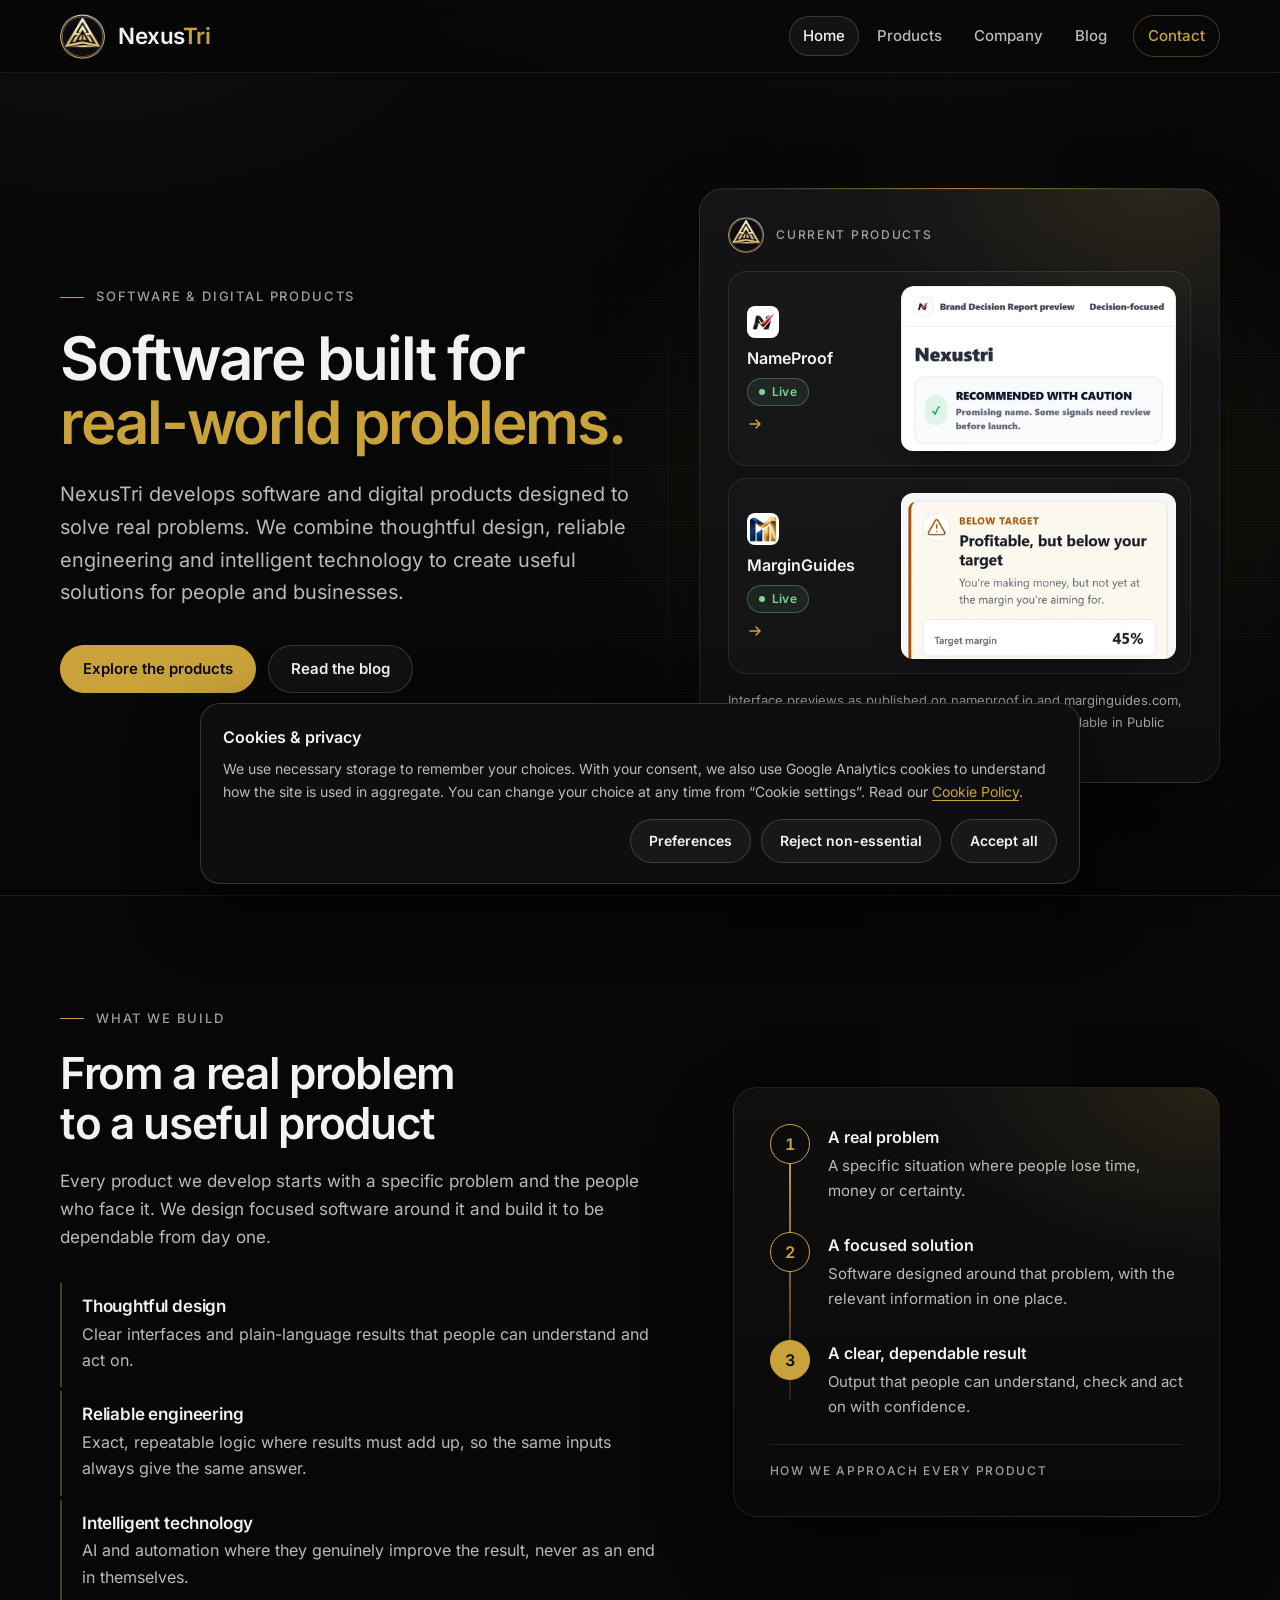
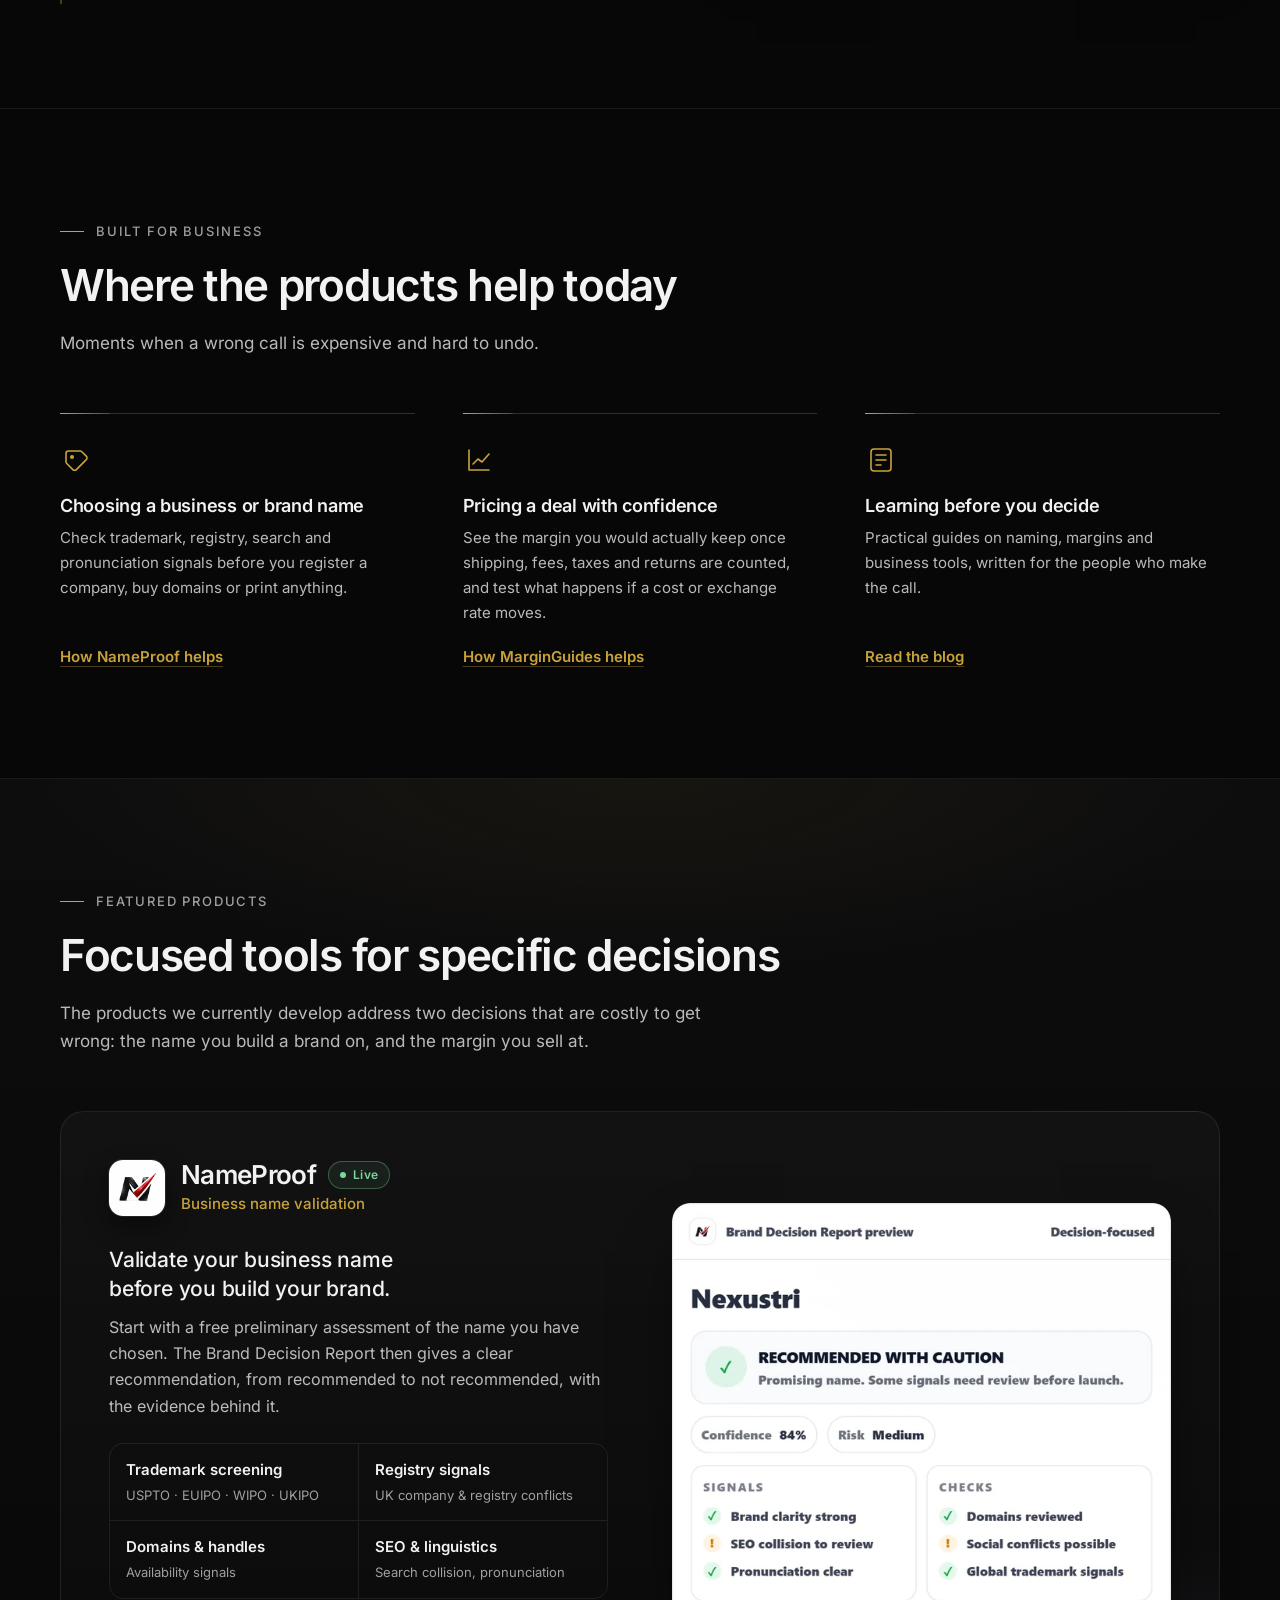
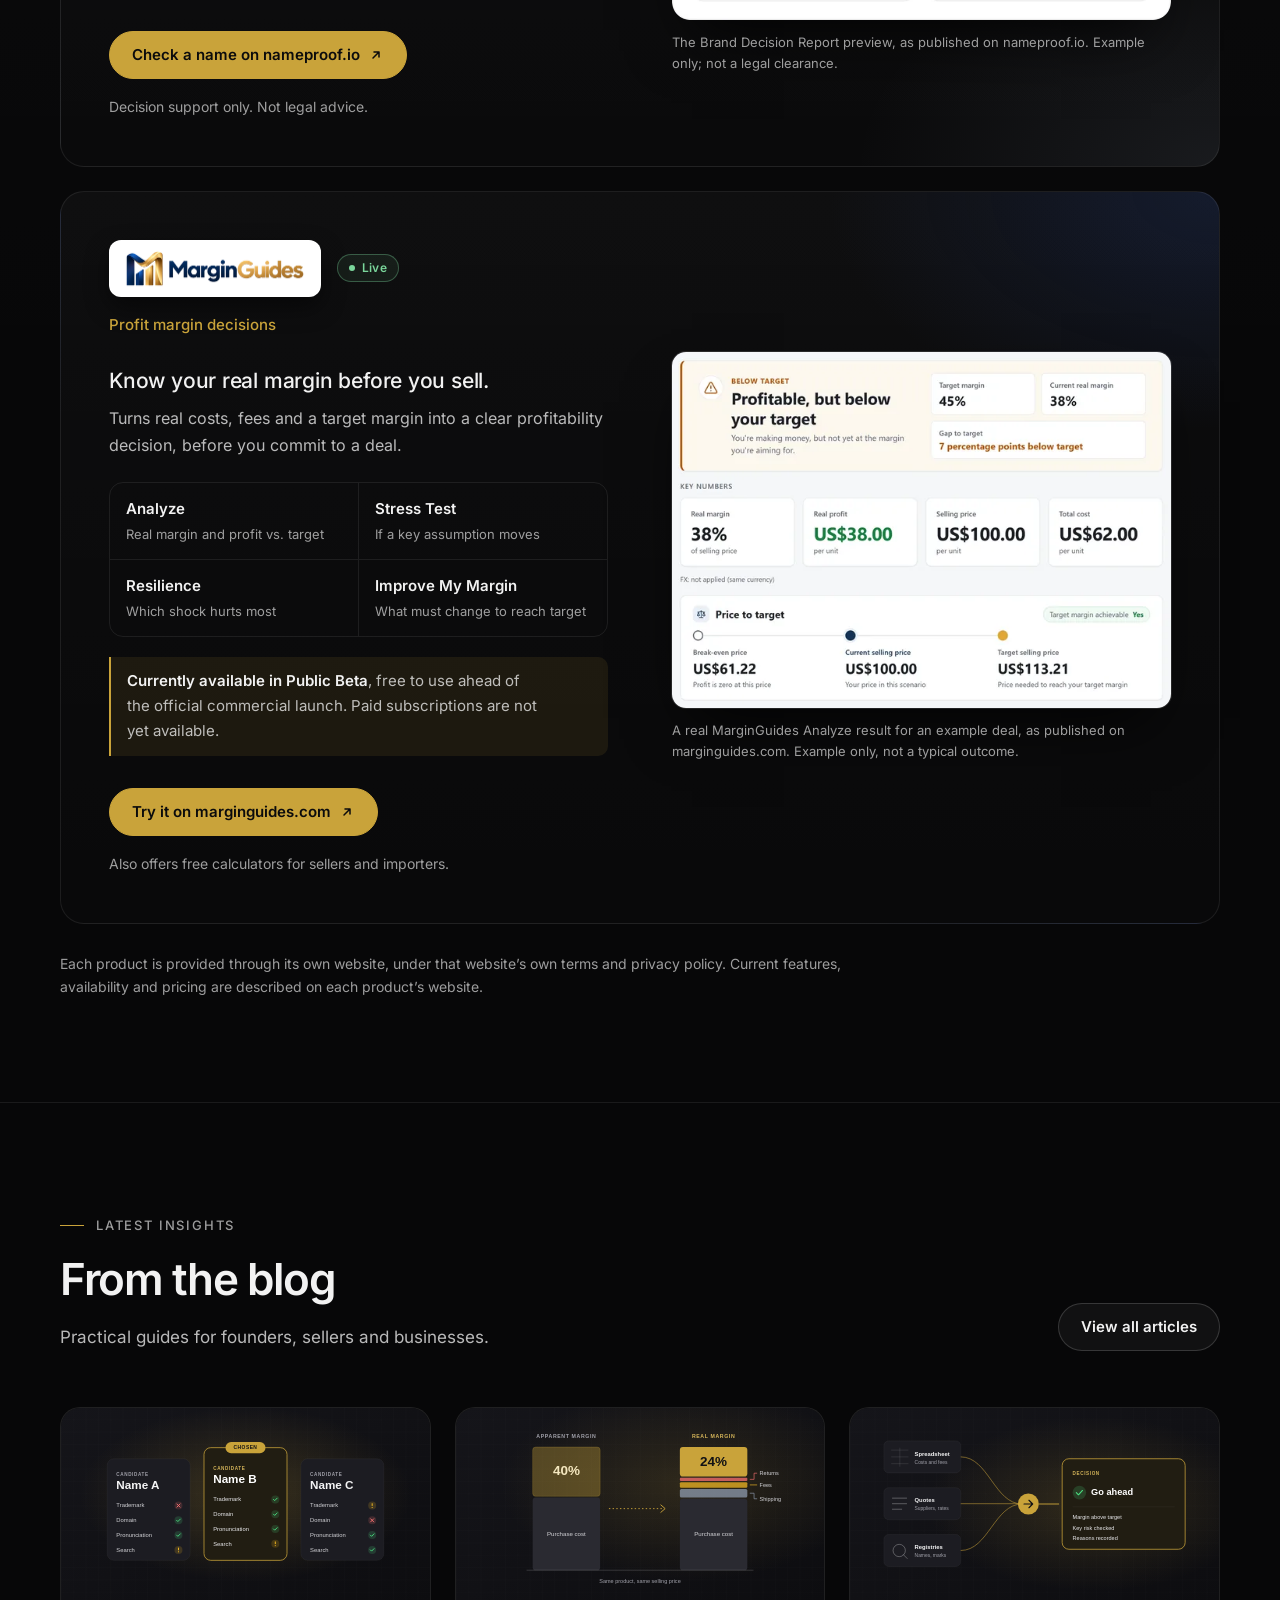
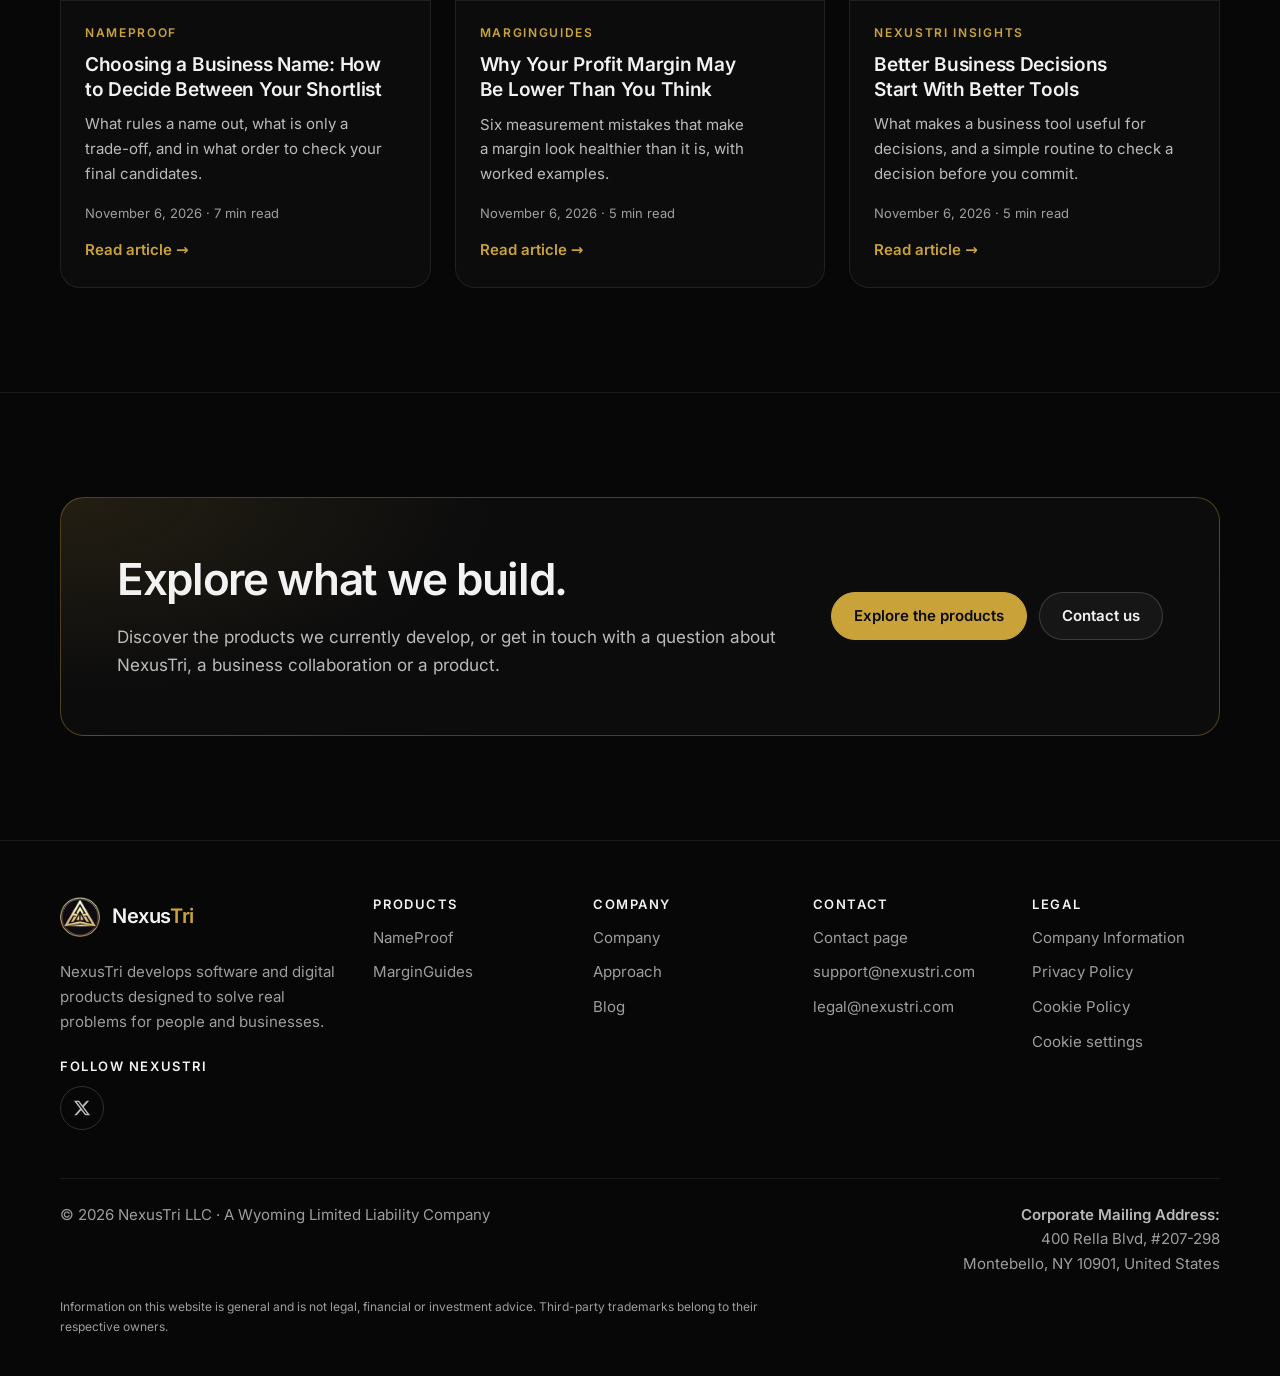
==== commit f0cda3e6: "Independent audit remediation (Mission 04.5) - Analytics consent (T1, T2): a gate checks every Googl" ====
--- a/index.html
+++ b/index.html
@@ -139,7 +139,7 @@
             reliable engineering and intelligent technology to create useful solutions for people and businesses.
           </p>
           <div class="actions">
-            <a class="btn btn-primary" href="#portfolio">Explore our products</a>
+            <a class="btn btn-primary" href="#portfolio">Explore the products</a>
             <a class="btn" href="/blog/">Read the blog</a>
           </div>
         </div>
@@ -165,7 +165,7 @@
               <a class="stage-label" href="#marginguides">
                 <img class="stage-icon" src="/assets/img/products/marginguides-icon.webp" width="32" height="32" alt="">
                 <span class="stage-name"><span translate="no" class="notranslate">MarginGuides</span></span>
-                <span class="badge badge-beta notranslate" translate="no">Public Beta</span>
+                <span class="badge badge-live notranslate" translate="no">Live</span>
                 <svg class="stage-arrow" viewBox="0 0 16 16" aria-hidden="true" focusable="false"><path d="M3 8h10M9 4l4 4-4 4" fill="none" stroke="currentColor" stroke-width="1.5" stroke-linecap="round" stroke-linejoin="round"/></svg>
               </a>
               <div class="stage-frame">
@@ -173,7 +173,7 @@
               </div>
             </div>
           </div>
-          <figcaption id="stage-caption">Interface previews as published on <span translate="no" class="notranslate"> nameproof.io </span> and <span translate="no" class="notranslate"> marginguides.com, </span> showing example results.</figcaption>
+          <figcaption id="stage-caption">Interface previews as published on <span translate="no" class="notranslate"> nameproof.io </span> and <span translate="no" class="notranslate"> marginguides.com, </span> showing example results. <span translate="no" class="notranslate"> MarginGuides </span> is currently available in Public Beta.</figcaption>
         </figure>
       </div>
     </section>
@@ -185,7 +185,7 @@
           <p class="eyebrow">What we build</p>
           <h2 id="build-title">From a real problem to a useful product</h2>
           <p class="section-intro">
-            Every <span translate="no" class="notranslate"> NexusTri </span> product starts with a specific problem and the people who face it. We design focused software
+            Every product we develop starts with a specific problem and the people who face it. We design focused software
             around it and build it to be dependable from day one.
           </p>
           <ul class="pillars">
@@ -229,7 +229,7 @@
       <div class="container">
         <div class="section-head" data-reveal>
           <p class="eyebrow">Built for business</p>
-          <h2 id="business-title">Where our products help today</h2>
+          <h2 id="business-title">Where the products help today</h2>
           <p class="section-intro">
             Moments when a wrong call is expensive and hard to undo.
           </p>
@@ -262,10 +262,10 @@
     <section class="section section--band" id="portfolio" aria-labelledby="products-title">
       <div class="container">
         <div class="section-head" data-reveal>
-          <p class="eyebrow">Our products</p>
+          <p class="eyebrow">Featured products</p>
           <h2 id="products-title">Focused tools for specific decisions</h2>
           <p class="section-intro">
-            Our current products address two decisions that are costly to get wrong: the name you build a brand on, and the margin you sell at.
+            The products we currently develop address two decisions that are costly to get wrong: the name you build a brand on, and the margin you sell at.
           </p>
         </div>
 
@@ -312,7 +312,7 @@
             <div class="product-body">
               <div class="product-head">
                 <span class="wordmark-plate"><img translate="no" src="/assets/img/products/marginguides-wordmark.webp" width="180" height="37" alt="MarginGuides logo" loading="lazy"></span>
-                <span class="badge badge-beta notranslate" translate="no">Public Beta</span>
+                <span class="badge badge-live notranslate" translate="no">Live</span>
               </div>
               <h3 id="marginguides-title" class="visually-hidden"><span translate="no" class="notranslate">MarginGuides</span></h3>
               <p class="product-category">Profit margin decisions</p>
@@ -327,7 +327,7 @@
                 <li><span class="cap-title">Improve My Margin</span><span class="cap-detail">What must change to reach target</span></li>
               </ul>
               <p class="availability">
-                <strong>Available now as a Public Beta</strong>, free to use ahead of the official commercial launch.
+                <strong>Currently available in Public Beta</strong>, free to use ahead of the official commercial launch.
                 Paid subscriptions are not yet available.
               </p>
               <div class="product-foot">
@@ -347,7 +347,7 @@
         </div>
 
         <p class="fineprint" data-reveal>
-          Each product operates on its own website and is subject to that website’s terms and policies.
+          Each product is provided through its own website, under that website’s own terms and privacy policy.
           Current features, availability and pricing are described on each product’s website.
         </p>
       </div>
@@ -407,11 +407,11 @@
           <div>
             <h2 id="cta-title">Explore what we build.</h2>
             <p class="section-intro">
-              Discover our current products, or get in touch with a question about <span translate="no" class="notranslate"> NexusTri, </span> a business collaboration or a product.
+              Discover the products we currently develop, or get in touch with a question about <span translate="no" class="notranslate"> NexusTri, </span> a business collaboration or a product.
             </p>
           </div>
           <div class="cta-actions">
-            <a class="btn btn-primary" href="#portfolio">Explore our products</a>
+            <a class="btn btn-primary" href="#portfolio">Explore the products</a>
             <a class="btn" href="/contact">Contact us</a>
           </div>
         </div>
--- a/assets/site.css
+++ b/assets/site.css
@@ -249,6 +249,10 @@
 .brand img { width: 40px; height: 40px; }
 .brand-name { font-size: 1.25rem; font-weight: 600; letter-spacing: -0.02em; }
 .brand-name span { color: var(--gold); }
+/* Header logo about 12% larger than in the footer; the header height is unchanged. */
+.site-header .brand { gap: 13px; }
+.site-header .brand img { width: 45px; height: 45px; }
+.site-header .brand-name { font-size: 1.4rem; }
 
 .site-nav ul {
   display: flex;
@@ -352,6 +356,8 @@
   line-height: 1.07;
   letter-spacing: -0.035em;
 }
+/* Keep "real-world problems." together on its own line where it fits, instead of breaking at the hyphen. */
+.hero h1 .gold { display: inline-block; }
 
 .lead {
   max-width: 56ch;
@@ -1395,6 +1401,9 @@
   .footer-legal-form { display: block; }
   .brand img { width: 36px; height: 36px; }
   .brand-name { font-size: 1.125rem; }
+  .site-header .brand { gap: 11px; }
+  .site-header .brand img { width: 40px; height: 40px; }
+  .site-header .brand-name { font-size: 1.25rem; }
   .actions .btn, .cta-actions .btn { flex: 1 1 100%; }
   .stage-product { grid-template-columns: minmax(0, 1fr); gap: 12px; padding: 12px; }
   .stage-label { flex-direction: row; align-items: center; flex-wrap: wrap; gap: 10px; padding: 2px 4px 0; }
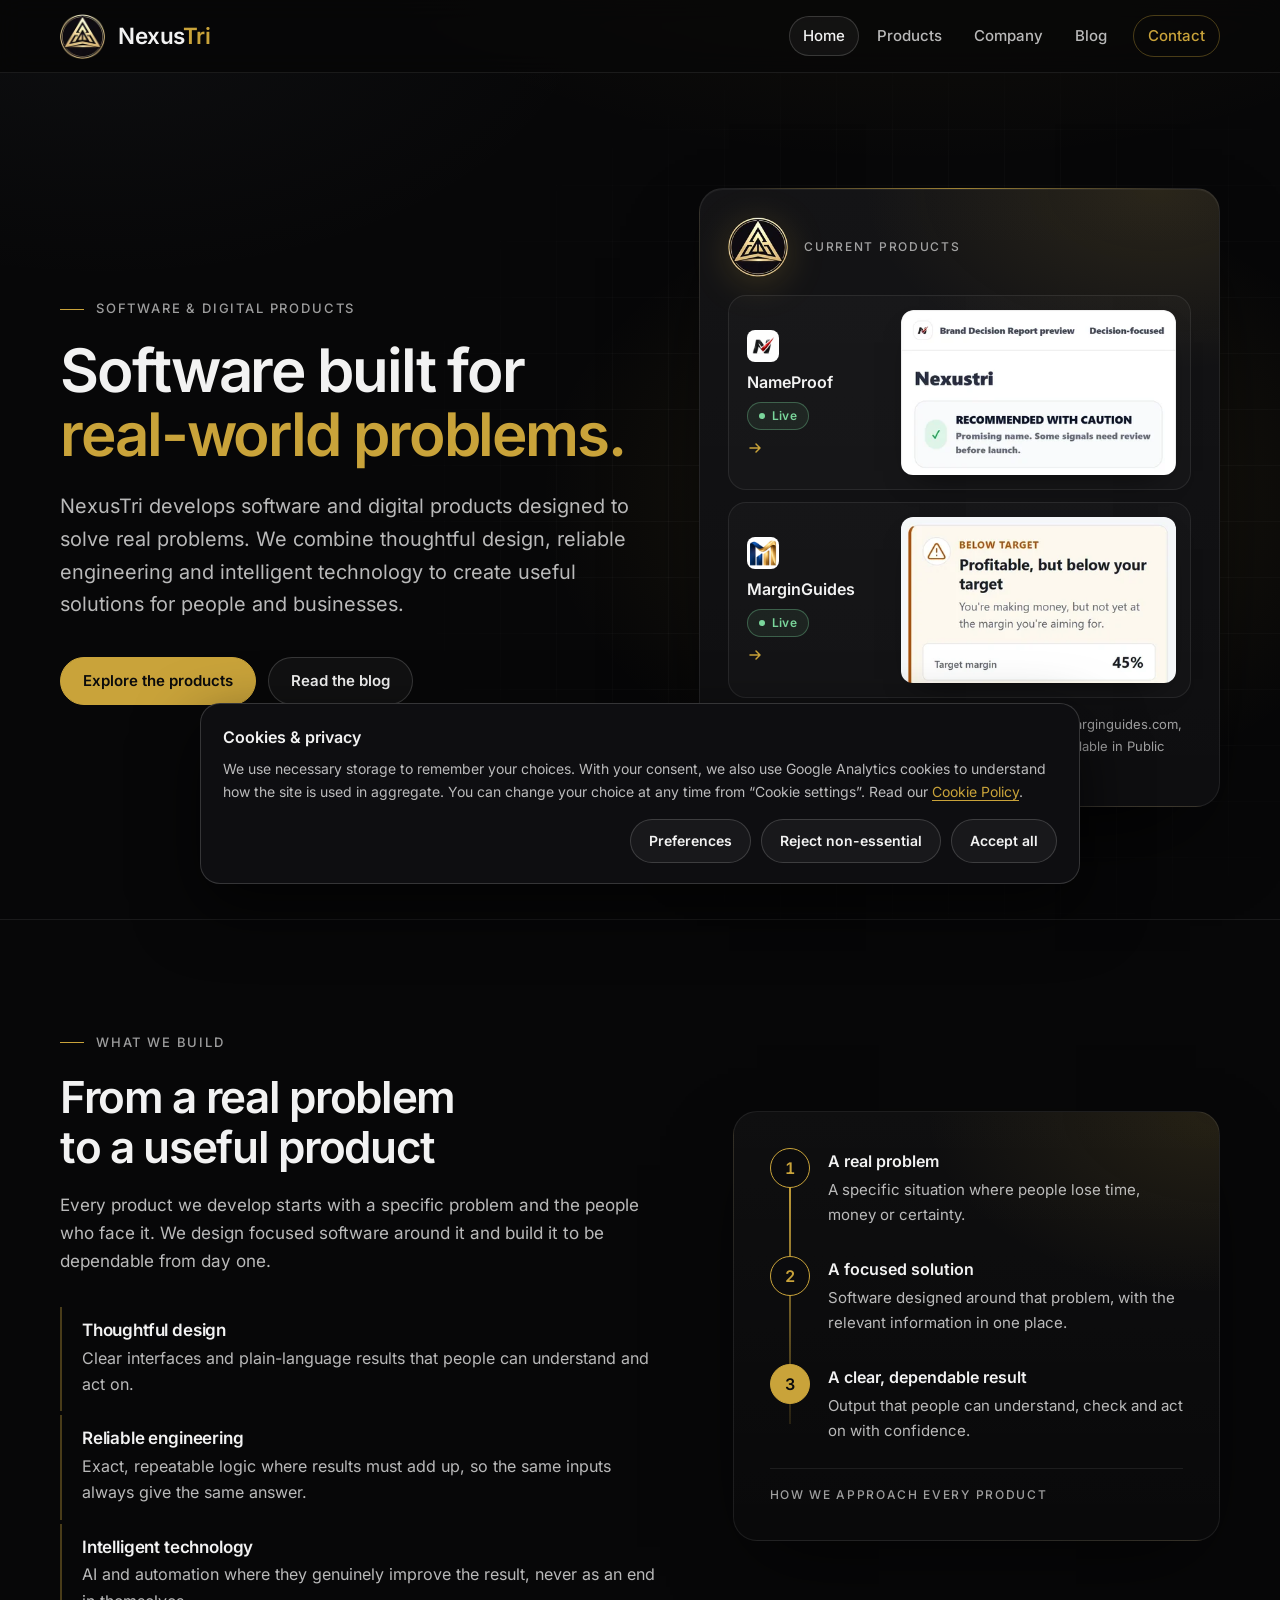
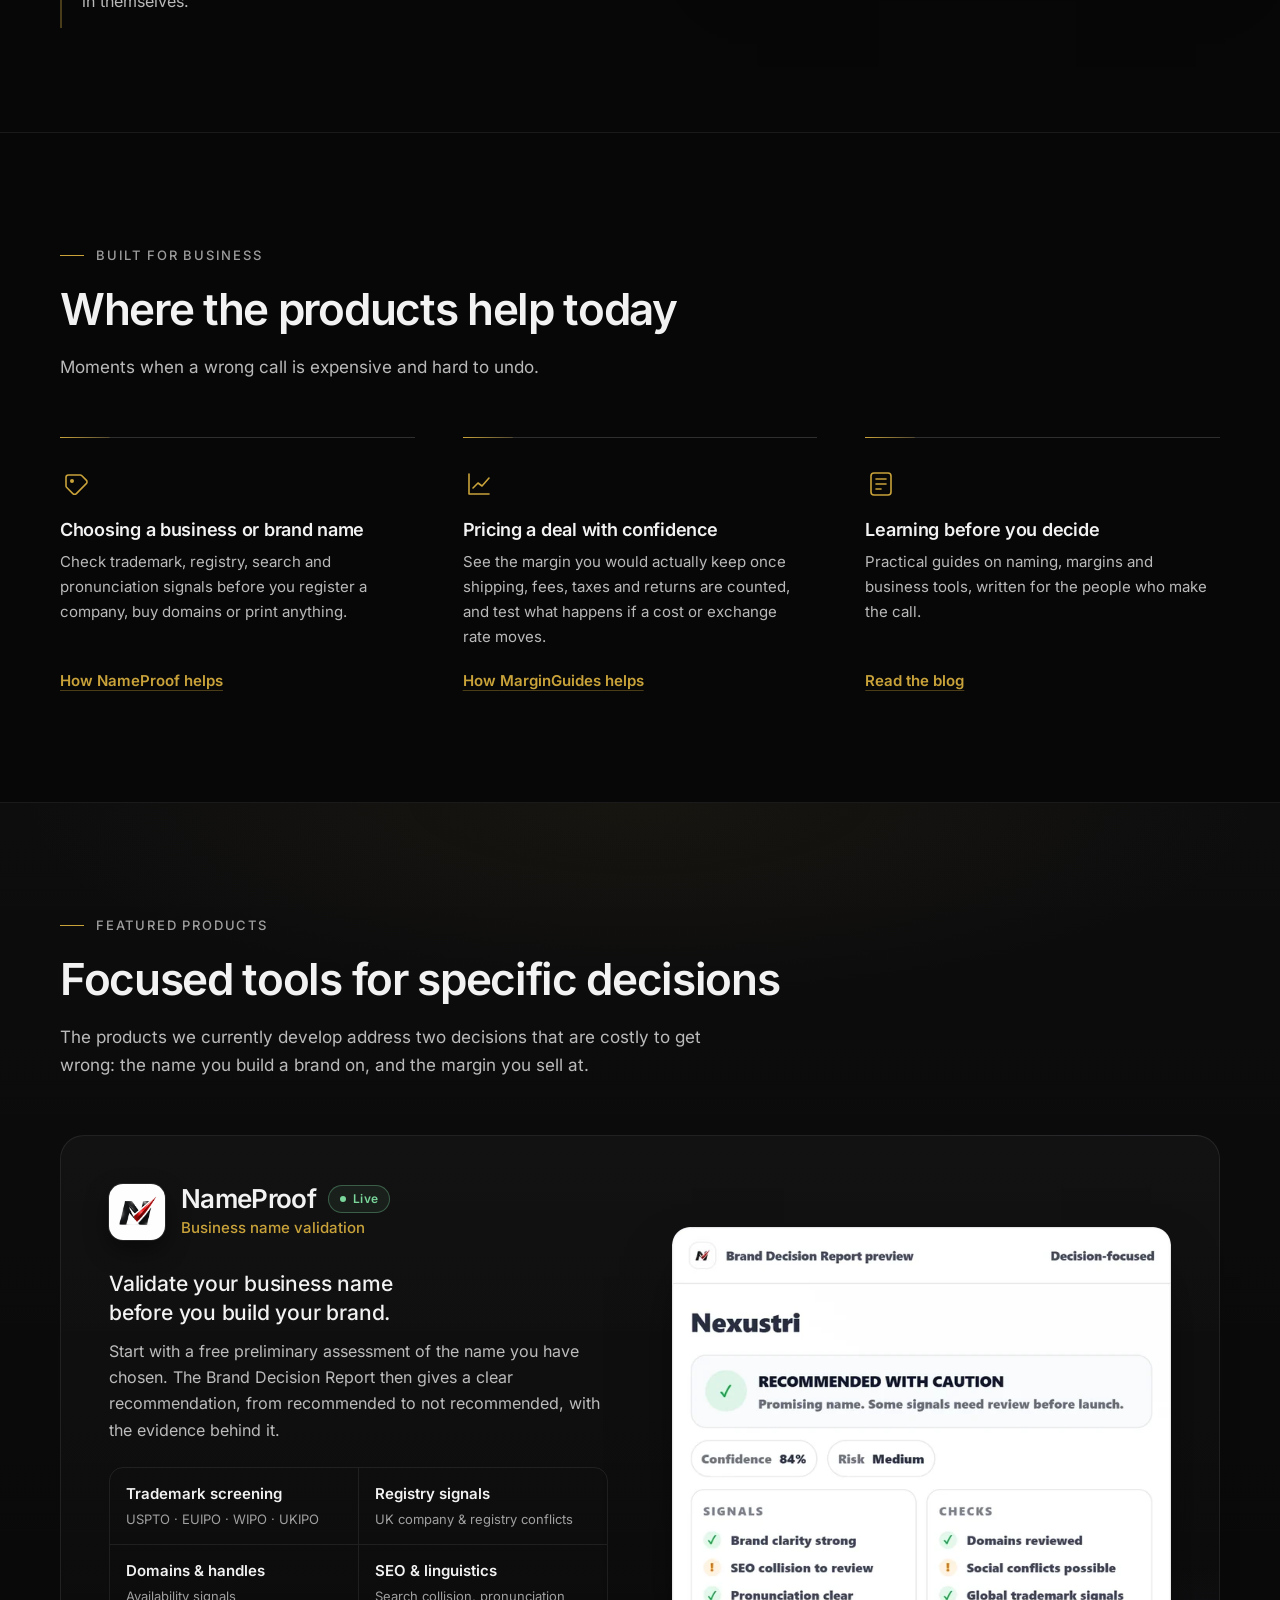
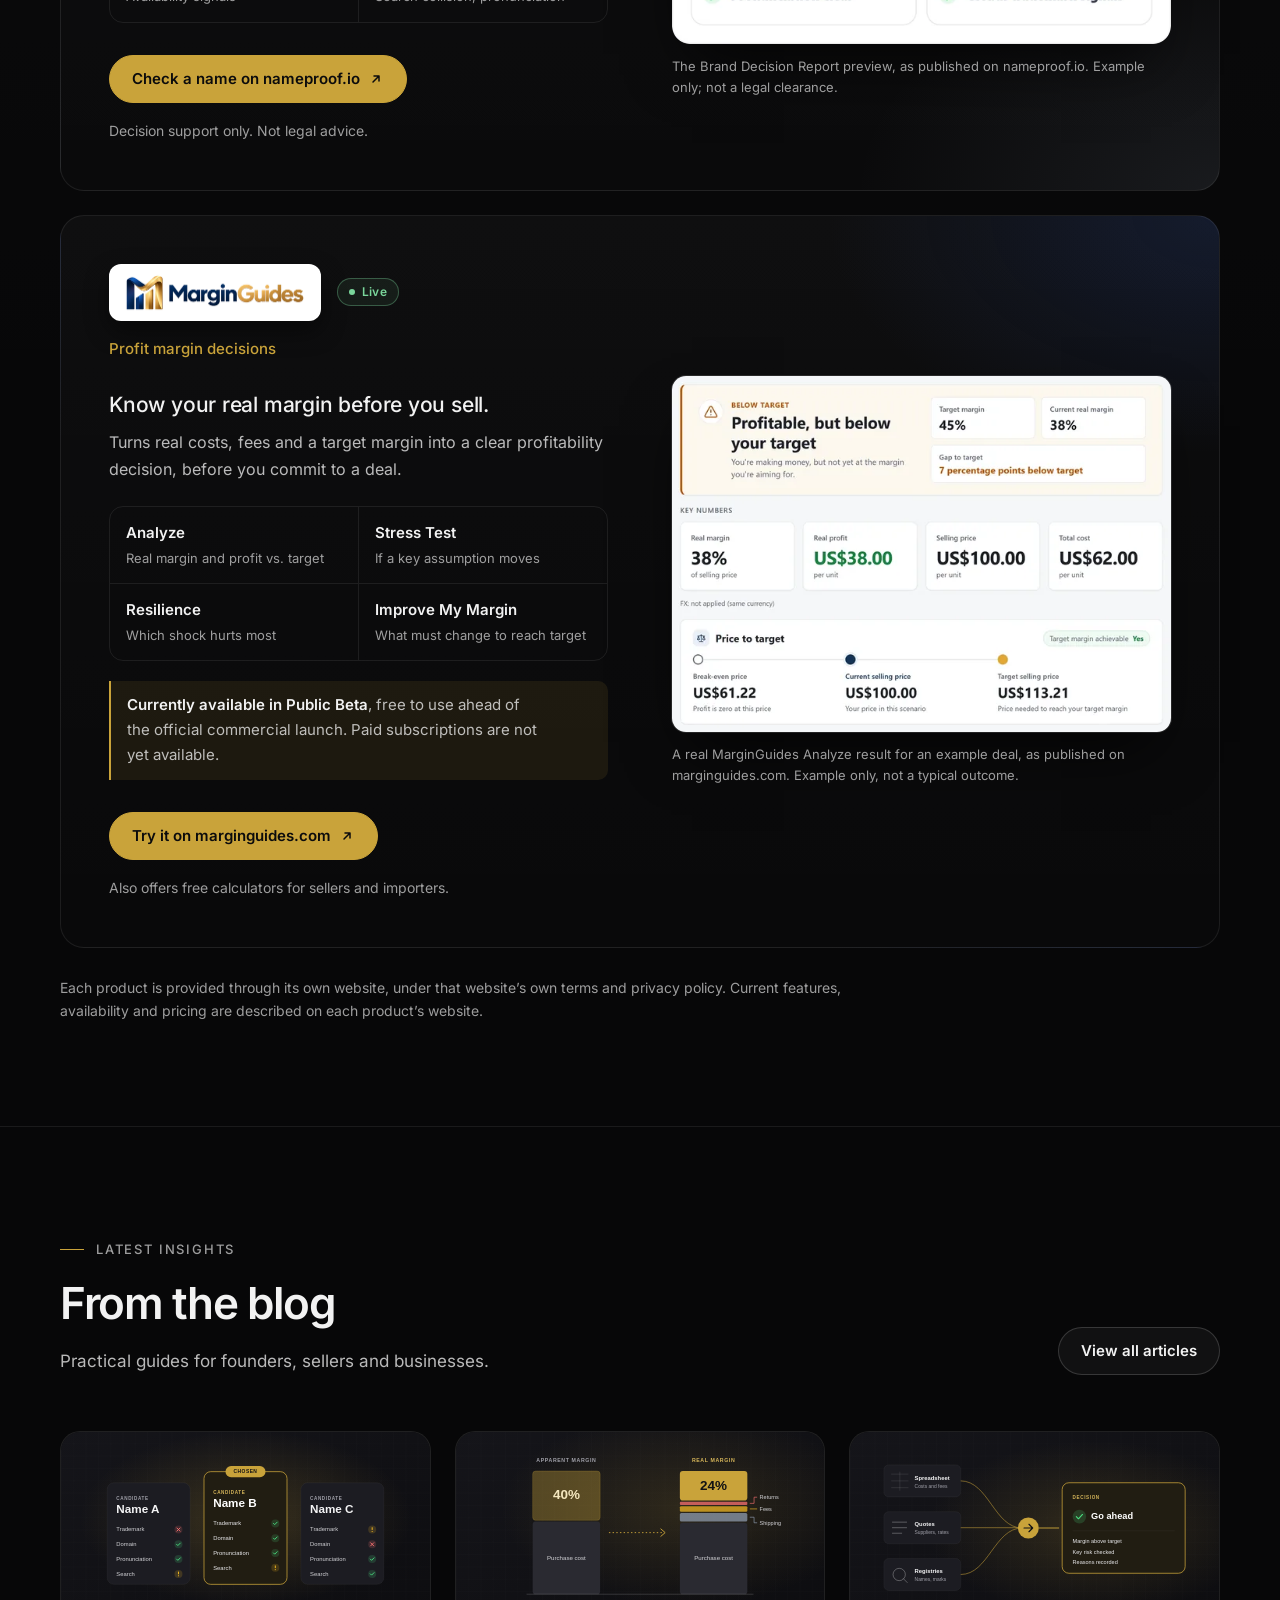
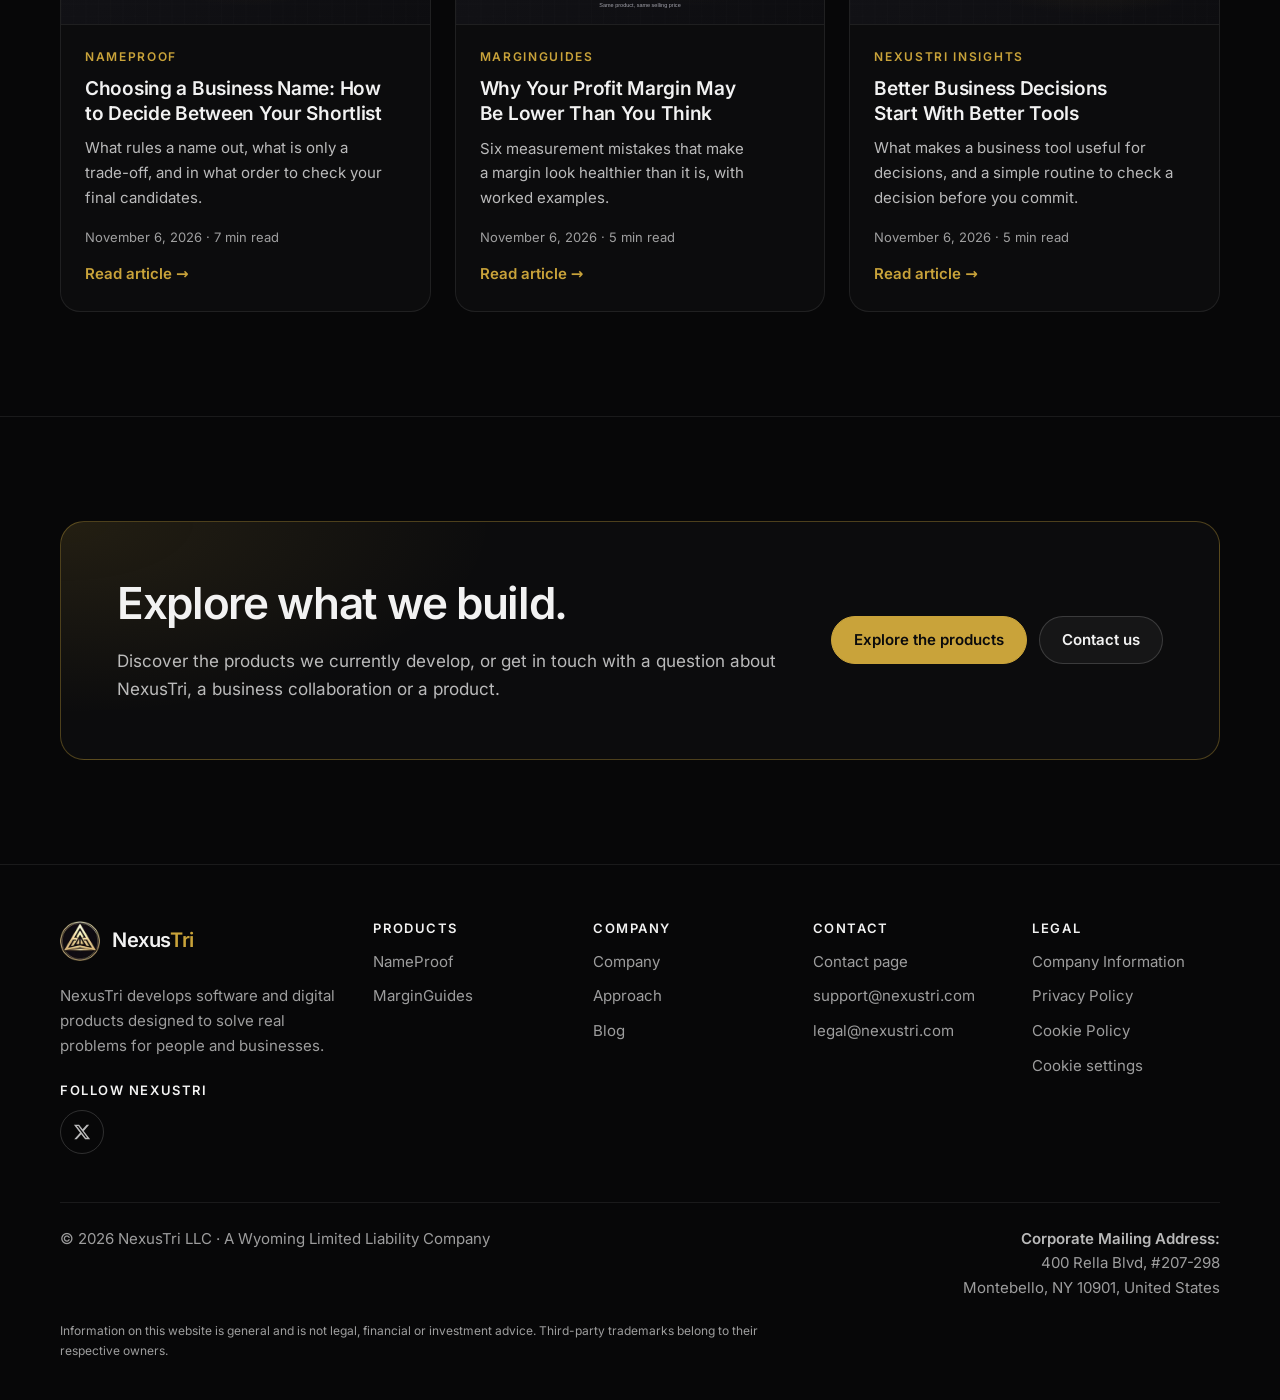
==== commit 8e9d5984: "Enlarge the NexusTri emblem in the homepage hero The hero emblem was 36px, smaller than the header l" ====
--- a/index.html
+++ b/index.html
@@ -146,7 +146,7 @@
 
         <figure class="hero-stage" aria-labelledby="stage-caption">
           <div class="stage-head">
-            <img src="/assets/img/nexustri-emblem-96.webp" width="36" height="36" alt="">
+            <img src="/assets/img/nexustri-emblem-96.webp" srcset="/assets/img/nexustri-emblem-96.webp 1x, /assets/img/nexustri-emblem-256.webp 2x" width="60" height="60" alt="">
             <span>Current products</span>
           </div>
           <div class="stage-products">
--- a/assets/site.css
+++ b/assets/site.css
@@ -398,14 +398,14 @@
 .stage-head {
   display: flex;
   align-items: center;
-  gap: 12px;
+  gap: 16px;
   font-size: 0.75rem;
   font-weight: 500;
   letter-spacing: 0.14em;
   text-transform: uppercase;
   color: var(--text-3);
 }
-.stage-head img { width: 36px; height: 36px; }
+.stage-head img { width: 60px; height: 60px; filter: drop-shadow(0 6px 18px rgba(201, 163, 58, 0.22)); }
 .stage-products { display: grid; gap: 12px; margin-top: 18px; container-type: inline-size; }
 .stage-product {
   position: relative;
@@ -1408,6 +1408,8 @@
   .stage-product { grid-template-columns: minmax(0, 1fr); gap: 12px; padding: 12px; }
   .stage-label { flex-direction: row; align-items: center; flex-wrap: wrap; gap: 10px; padding: 2px 4px 0; }
   .stage-icon { width: 28px; height: 28px; }
+  .stage-head { gap: 14px; }
+  .stage-head img { width: 52px; height: 52px; }
   .stage-arrow { margin-left: auto; }
   .stage-frame { border-radius: 10px; }
   .situations, .philosophy-grid { grid-template-columns: minmax(0, 1fr); }
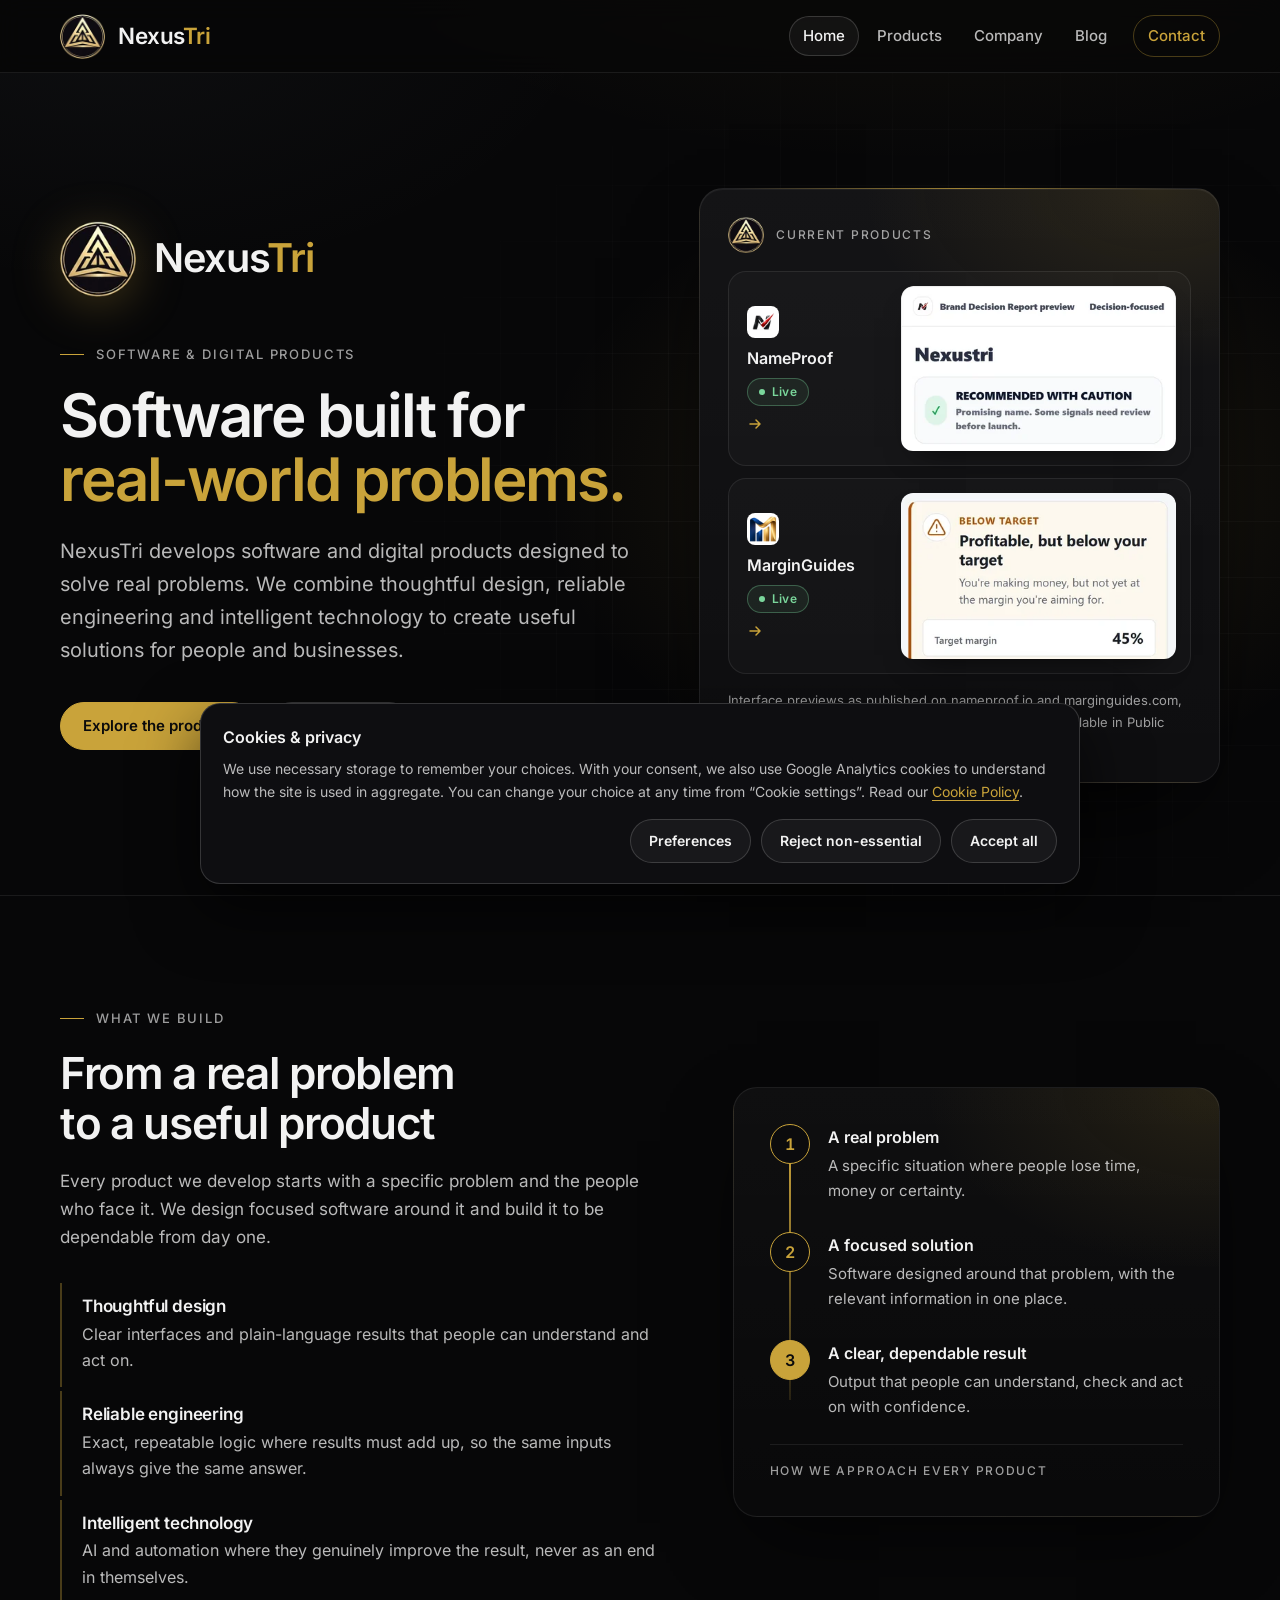
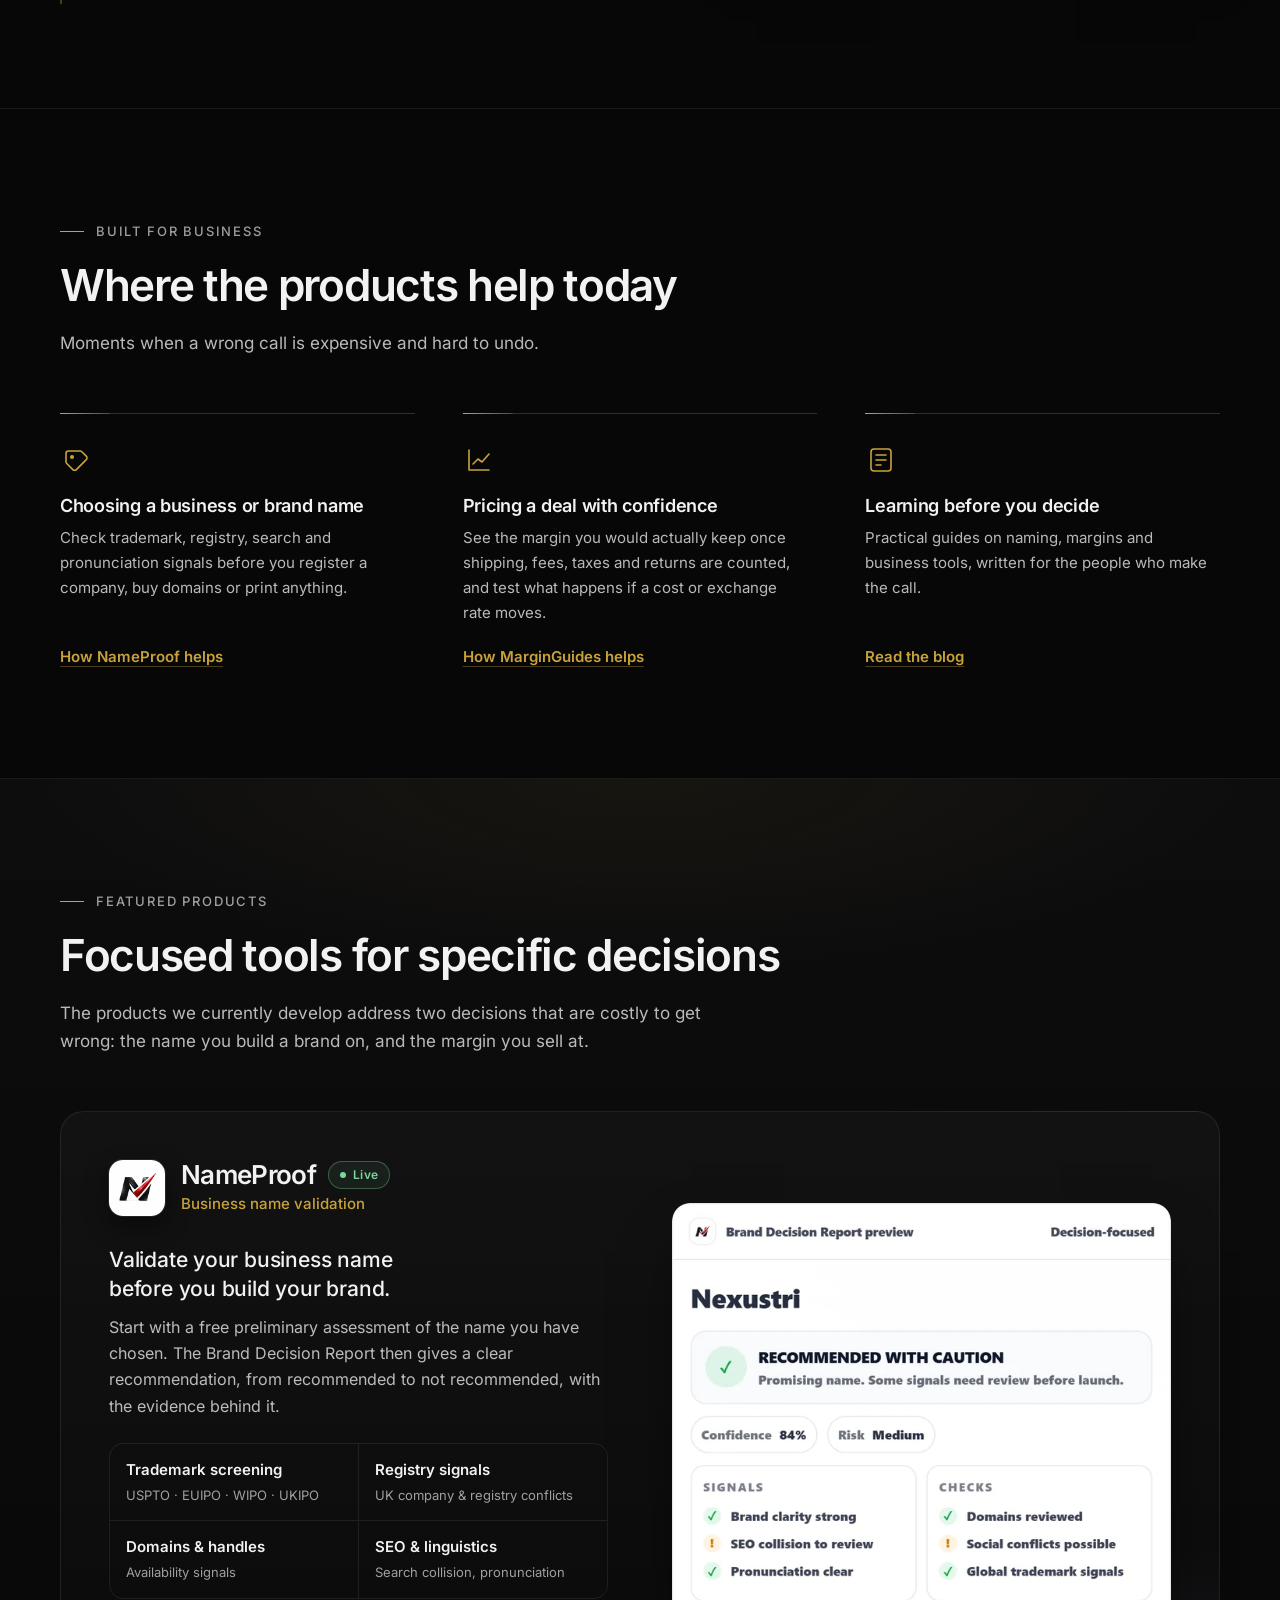
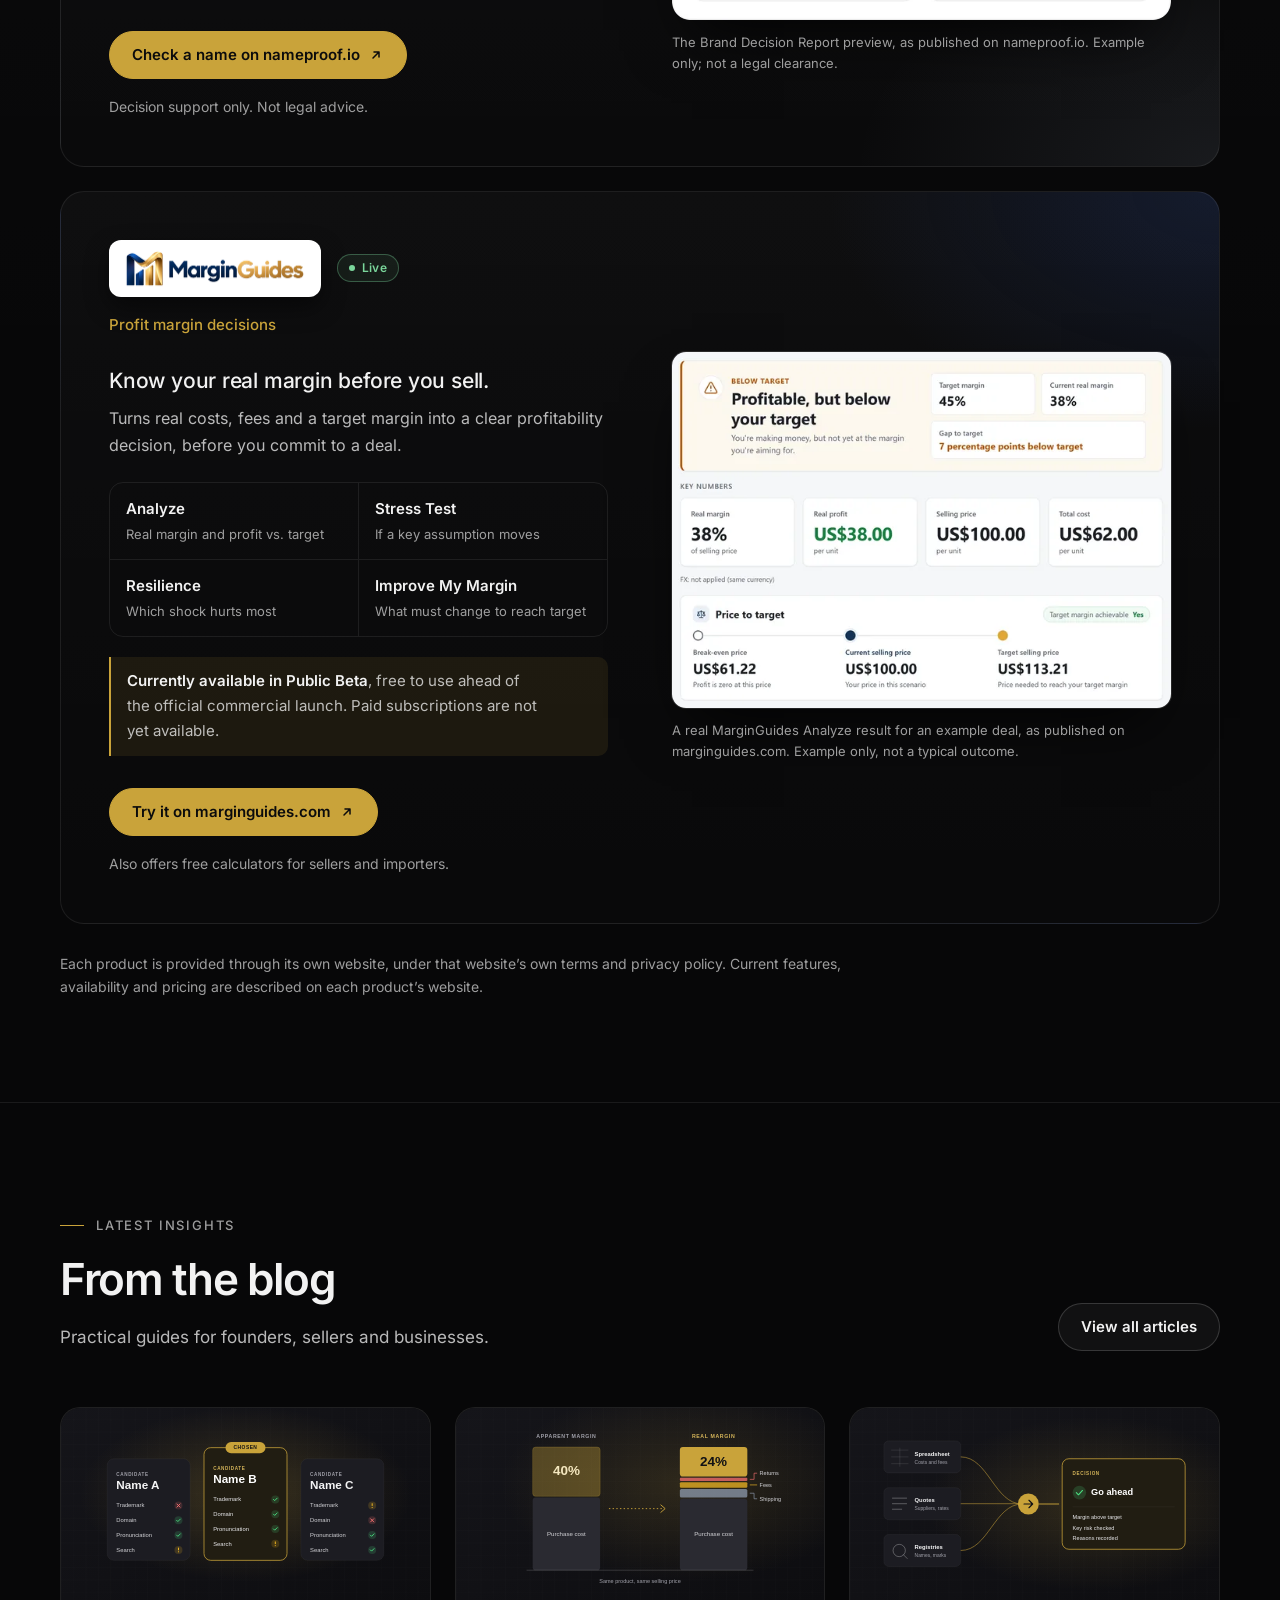
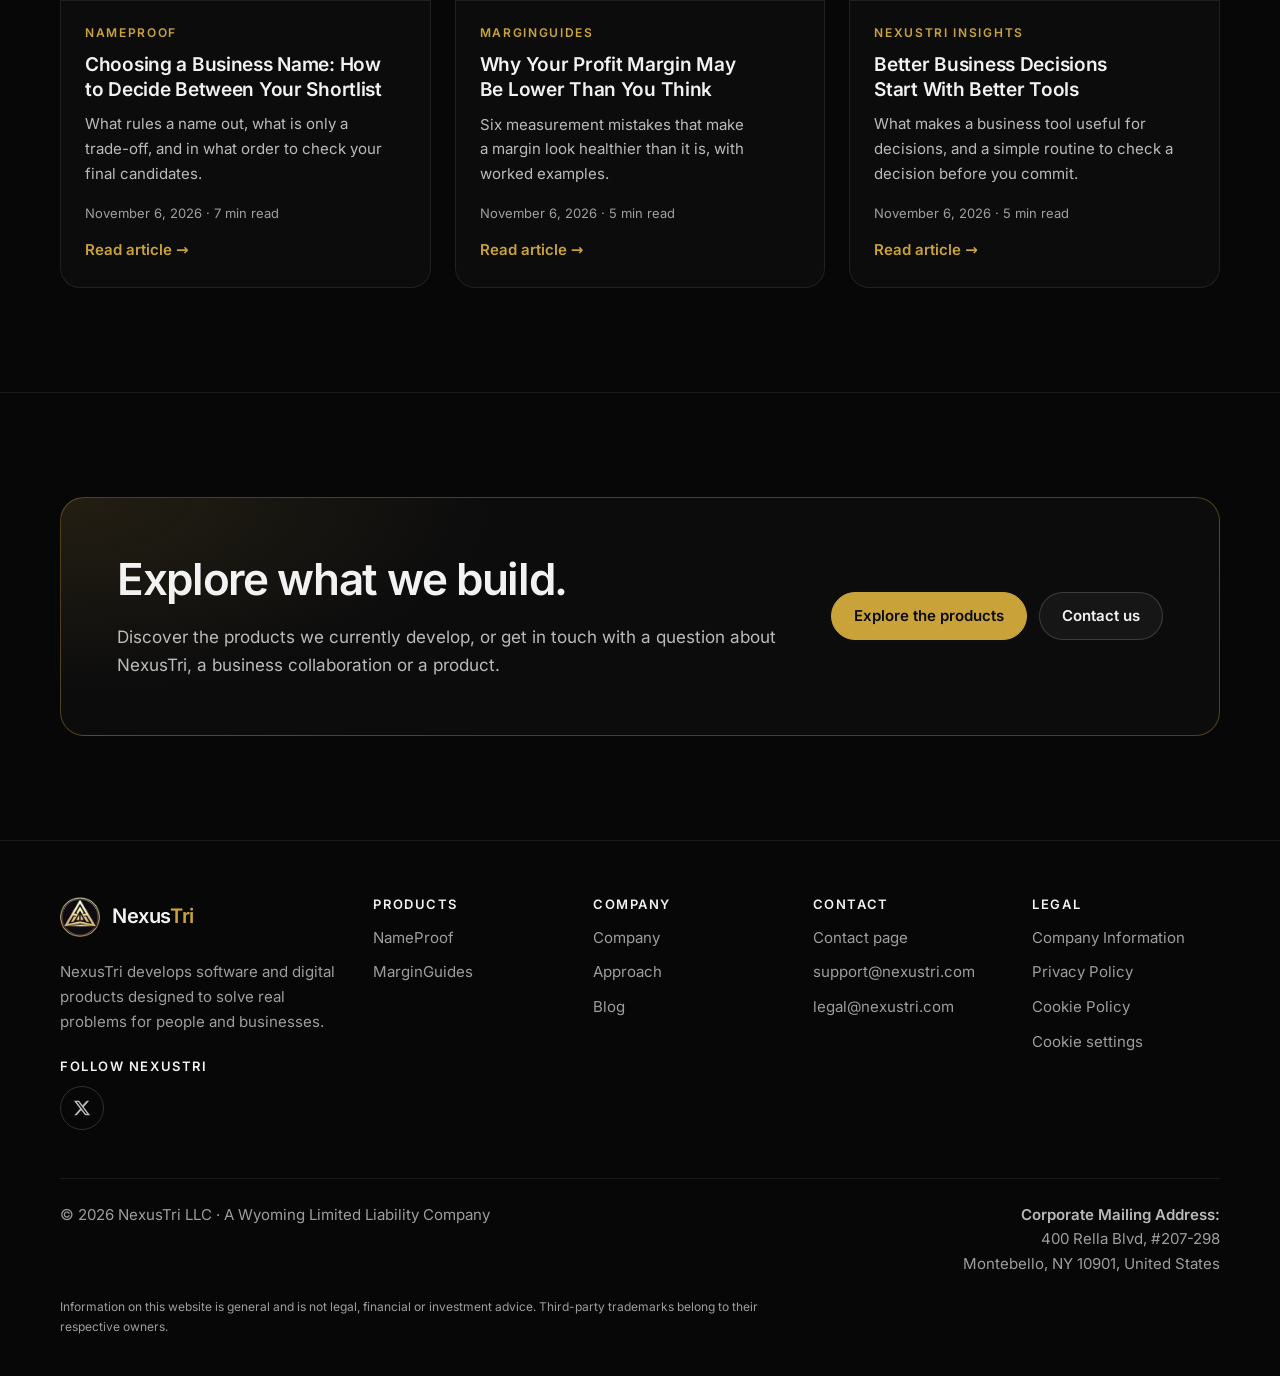
==== commit 70a33873: "Show the full NexusTri logo in the homepage hero Adds the emblem and NexusTri wordmark above the her" ====
--- a/index.html
+++ b/index.html
@@ -132,6 +132,10 @@
     <section class="hero" aria-labelledby="hero-title">
       <div class="container hero-grid">
         <div>
+          <div class="hero-brand notranslate" translate="no" aria-hidden="true">
+            <img src="/assets/img/nexustri-emblem-96.webp" srcset="/assets/img/nexustri-emblem-96.webp 1x, /assets/img/nexustri-emblem-256.webp 2x" width="76" height="76" alt="">
+            <span class="hero-brand-name">Nexus<span>Tri</span></span>
+          </div>
           <p class="eyebrow">Software &amp; digital products</p>
           <h1 id="hero-title">Software built for <span class="gold">real-world problems.</span></h1>
           <p class="lead">
@@ -146,7 +150,7 @@
 
         <figure class="hero-stage" aria-labelledby="stage-caption">
           <div class="stage-head">
-            <img src="/assets/img/nexustri-emblem-96.webp" srcset="/assets/img/nexustri-emblem-96.webp 1x, /assets/img/nexustri-emblem-256.webp 2x" width="60" height="60" alt="">
+            <img src="/assets/img/nexustri-emblem-96.webp" width="36" height="36" alt="">
             <span>Current products</span>
           </div>
           <div class="stage-products">
--- a/assets/site.css
+++ b/assets/site.css
@@ -351,6 +351,12 @@
   align-items: center;
 }
 
+/* Full NexusTri logo (emblem + wordmark) above the hero headline. Decorative: the header link names the site. */
+.hero-brand { display: flex; align-items: center; gap: 18px; margin-bottom: clamp(28px, 3vw, 40px); }
+.hero-brand img { flex: none; width: 76px; height: 76px; filter: drop-shadow(0 8px 24px rgba(201, 163, 58, 0.28)); }
+.hero-brand-name { font-size: clamp(2rem, 1.6rem + 1.1vw, 2.5rem); font-weight: 600; line-height: 1; letter-spacing: -0.025em; color: var(--text); }
+.hero-brand-name span { color: var(--gold); }
+
 .hero h1 {
   font-size: clamp(2.375rem, 1.55rem + 3vw, 3.75rem);
   line-height: 1.07;
@@ -398,14 +404,14 @@
 .stage-head {
   display: flex;
   align-items: center;
-  gap: 16px;
+  gap: 12px;
   font-size: 0.75rem;
   font-weight: 500;
   letter-spacing: 0.14em;
   text-transform: uppercase;
   color: var(--text-3);
 }
-.stage-head img { width: 60px; height: 60px; filter: drop-shadow(0 6px 18px rgba(201, 163, 58, 0.22)); }
+.stage-head img { width: 36px; height: 36px; }
 .stage-products { display: grid; gap: 12px; margin-top: 18px; container-type: inline-size; }
 .stage-product {
   position: relative;
@@ -1408,8 +1414,9 @@
   .stage-product { grid-template-columns: minmax(0, 1fr); gap: 12px; padding: 12px; }
   .stage-label { flex-direction: row; align-items: center; flex-wrap: wrap; gap: 10px; padding: 2px 4px 0; }
   .stage-icon { width: 28px; height: 28px; }
-  .stage-head { gap: 14px; }
-  .stage-head img { width: 52px; height: 52px; }
+  .hero-brand { gap: 14px; }
+  .hero-brand img { width: 60px; height: 60px; }
+  .hero-brand-name { font-size: 1.875rem; }
   .stage-arrow { margin-left: auto; }
   .stage-frame { border-radius: 10px; }
   .situations, .philosophy-grid { grid-template-columns: minmax(0, 1fr); }
@@ -1446,6 +1453,7 @@
 @keyframes nx-panel { from { opacity: 0; transform: translate3d(0, 18px, 0) scale(0.985); } }
 
 @media (prefers-reduced-motion: no-preference) {
+  .hero-brand { animation: nx-rise 0.45s var(--ease-out) backwards; }
   .hero .eyebrow { animation: nx-rise 0.45s var(--ease-out) backwards; }
   .hero .eyebrow::before { transform-origin: left center; animation: nx-line 0.6s var(--ease-out) 0.12s backwards; }
   .hero h1 { animation: nx-emerge 0.6s var(--ease-out) 0.07s backwards; }
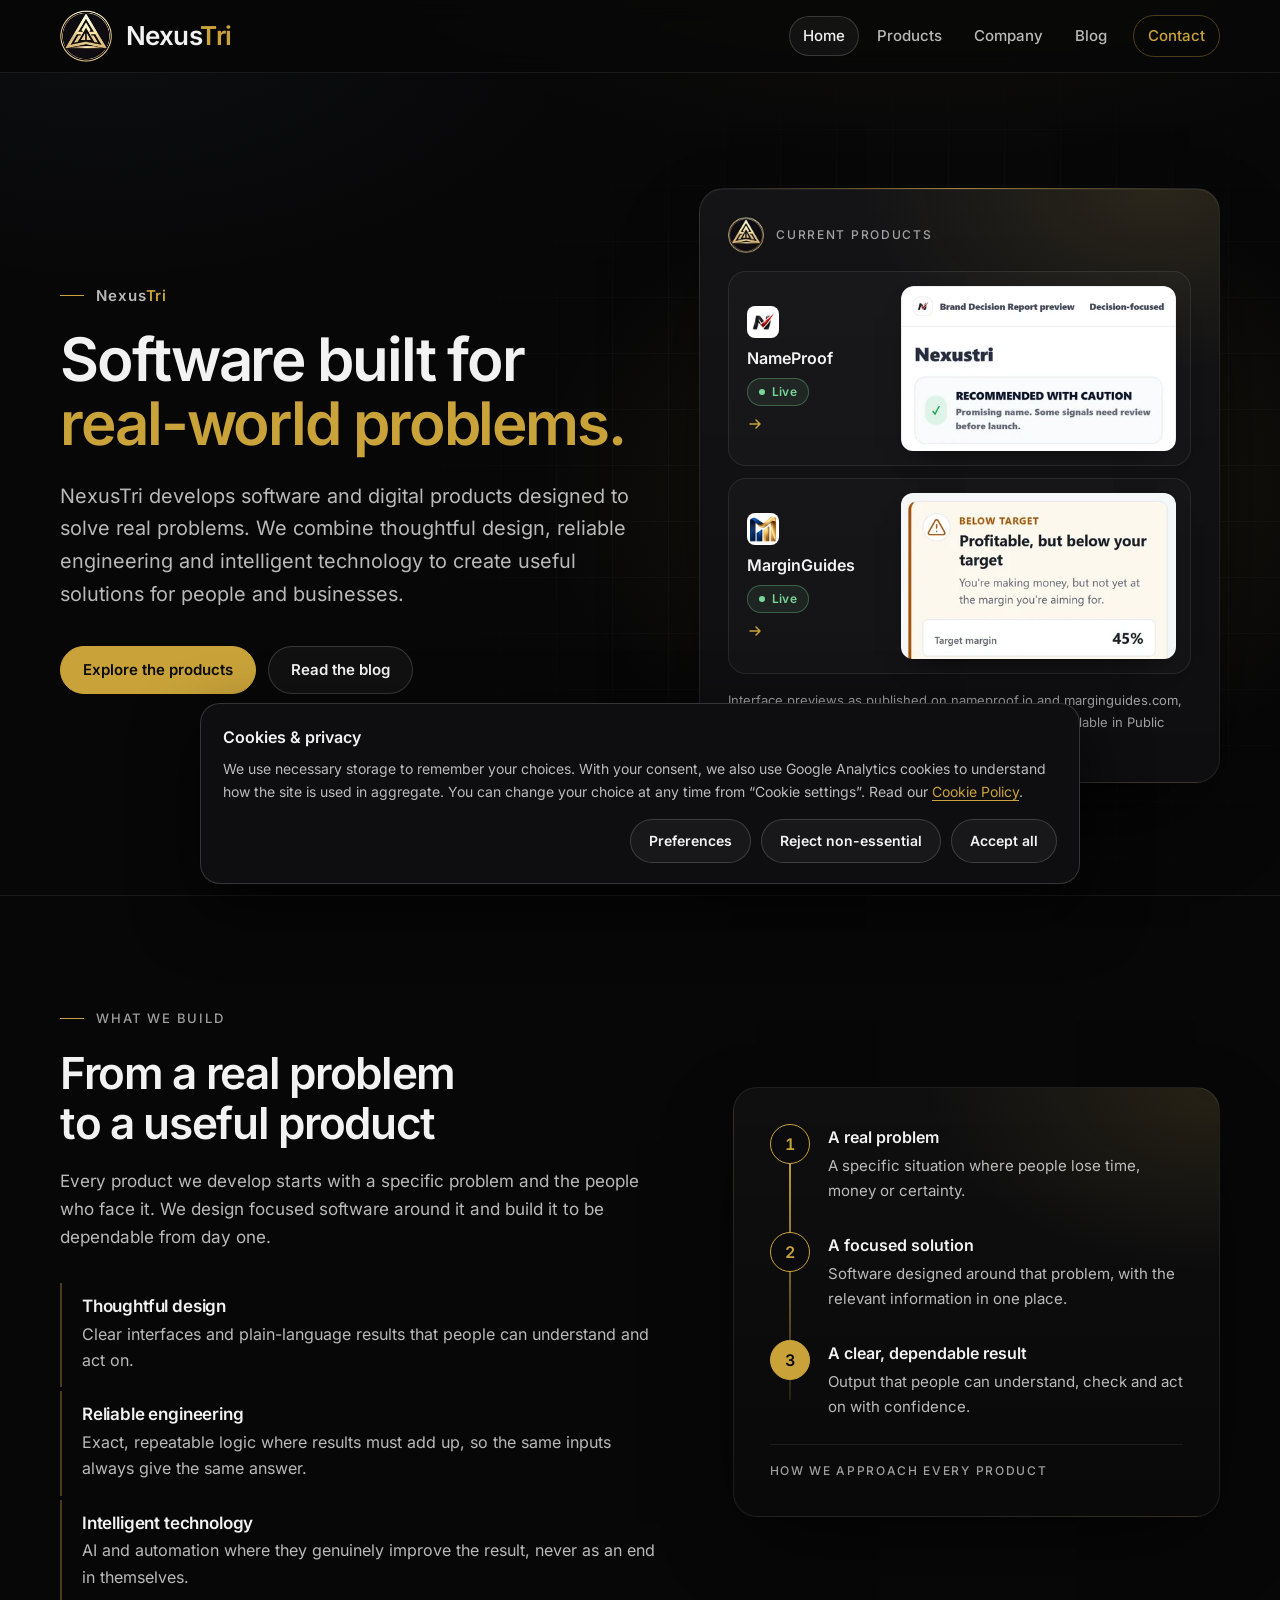
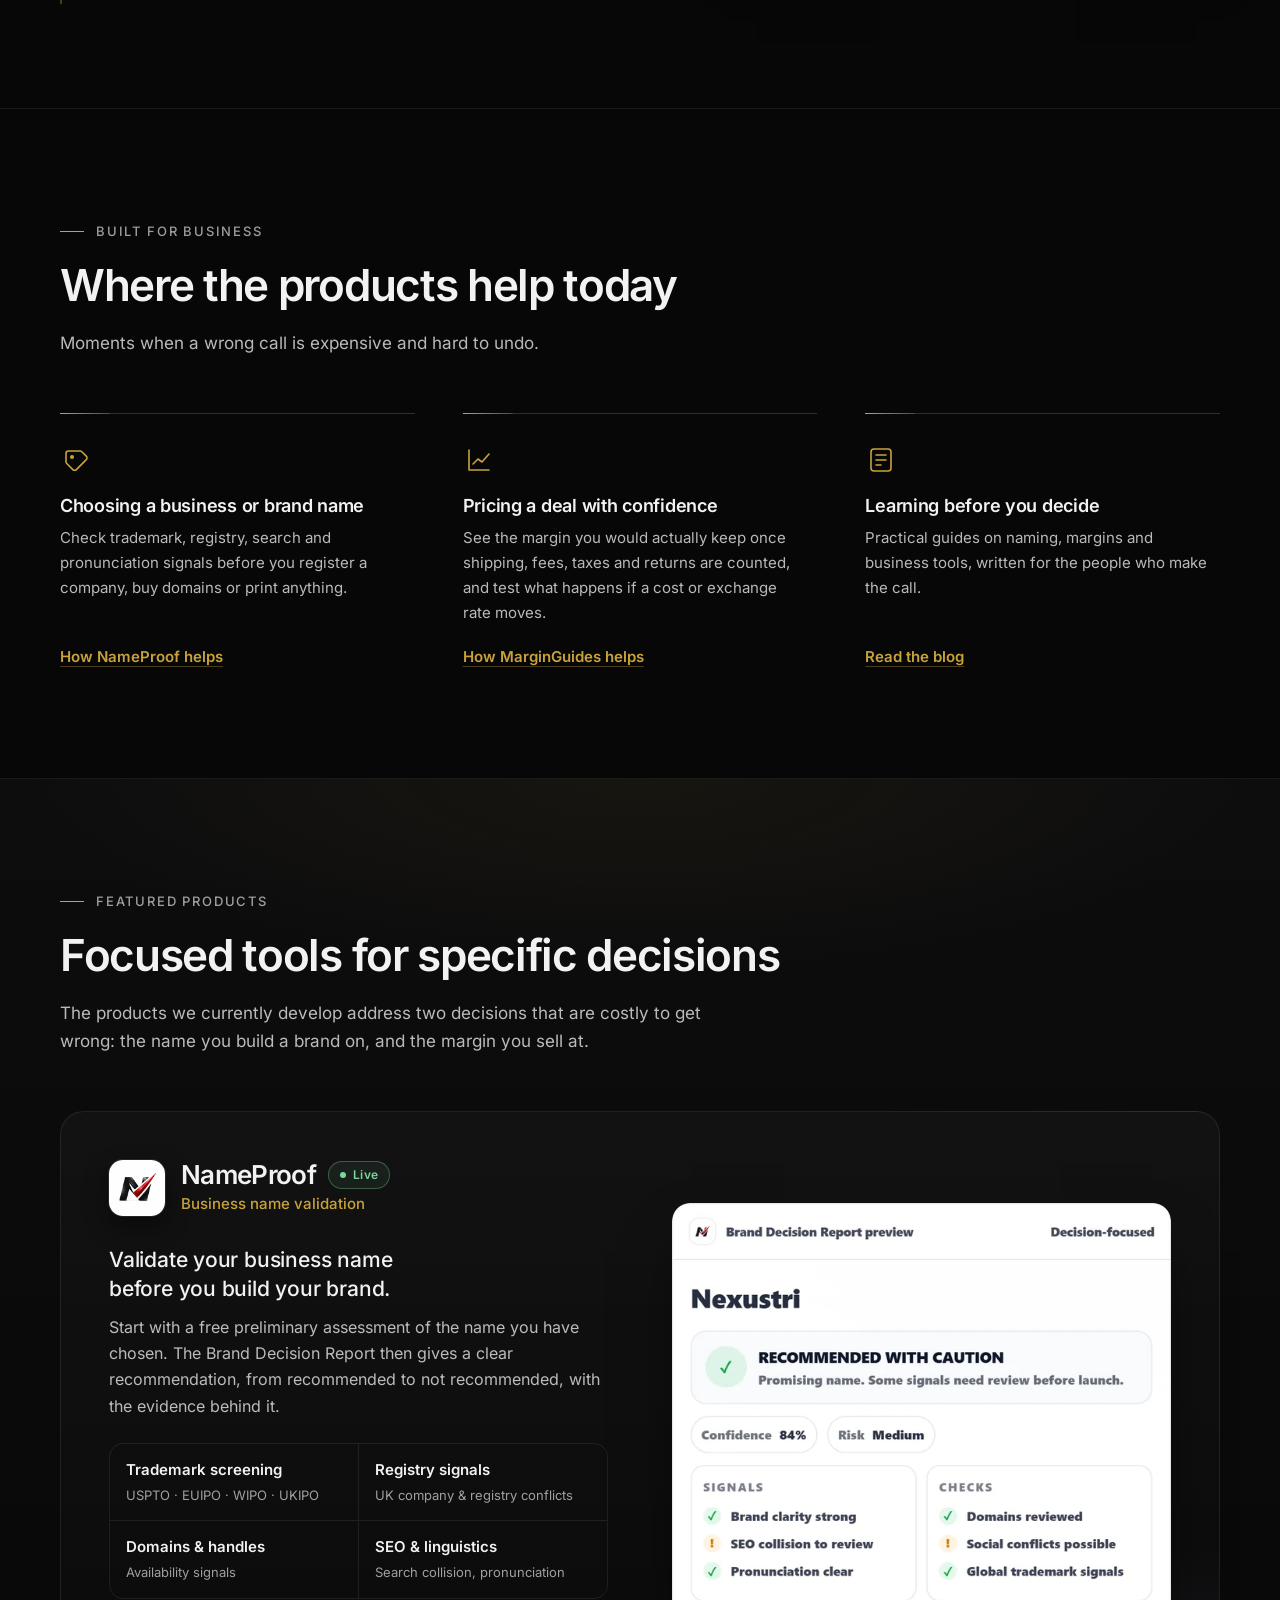
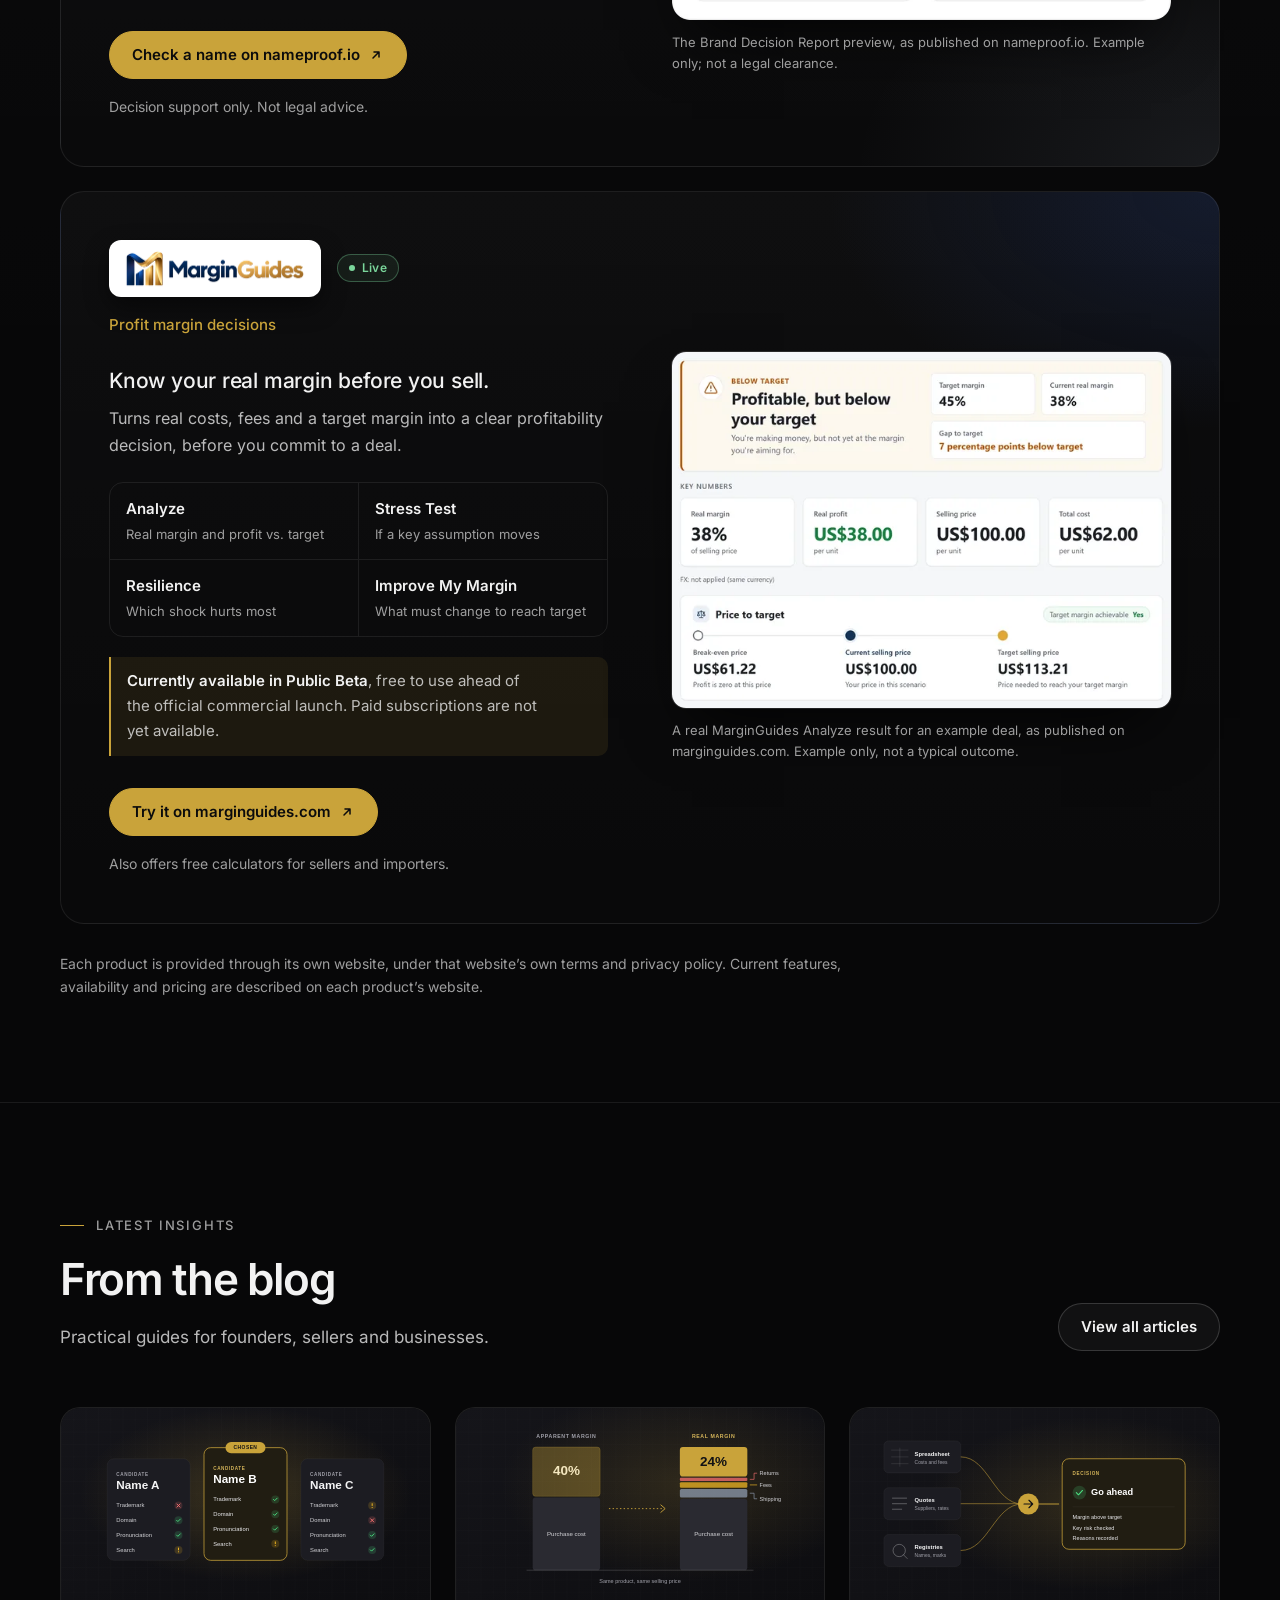
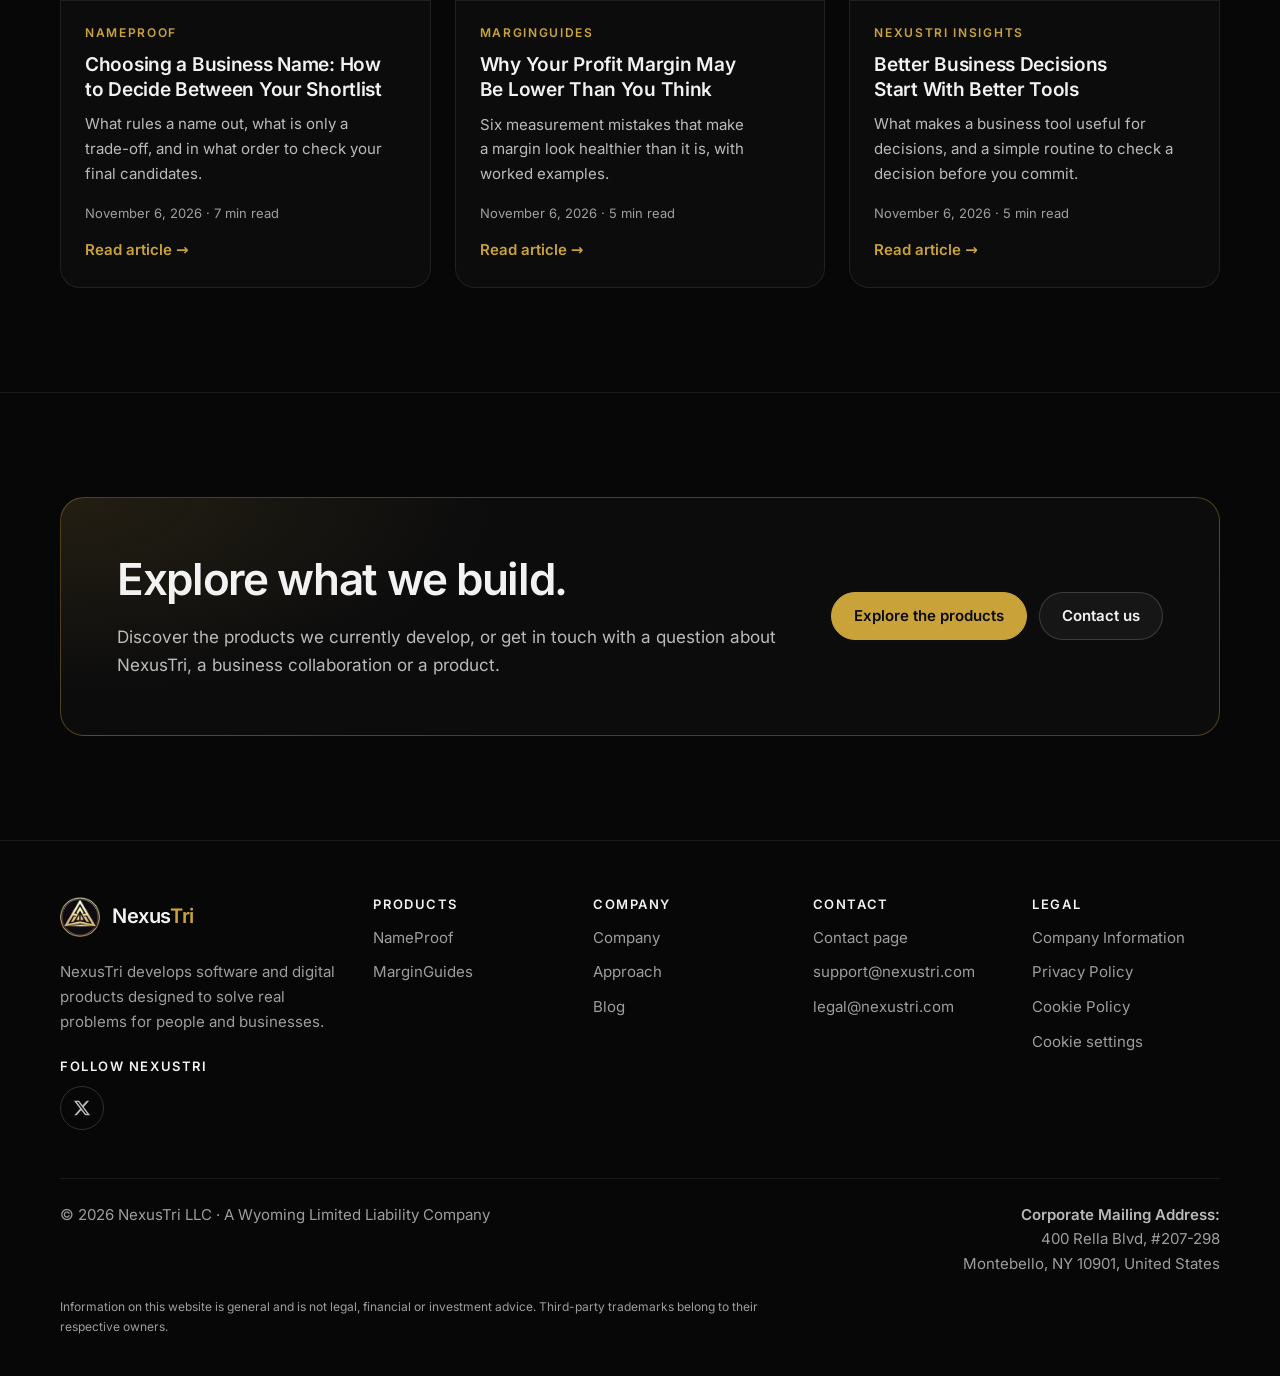
==== commit babd4d76: "Refine hero brand hierarchy: larger header brand, simpler hero label - Header brand enlarged: 52px e" ====
--- a/index.html
+++ b/index.html
@@ -132,11 +132,7 @@
     <section class="hero" aria-labelledby="hero-title">
       <div class="container hero-grid">
         <div>
-          <div class="hero-brand notranslate" translate="no" aria-hidden="true">
-            <img src="/assets/img/nexustri-emblem-96.webp" srcset="/assets/img/nexustri-emblem-96.webp 1x, /assets/img/nexustri-emblem-256.webp 2x" width="76" height="76" alt="">
-            <span class="hero-brand-name">Nexus<span>Tri</span></span>
-          </div>
-          <p class="eyebrow">Software &amp; digital products</p>
+          <p class="eyebrow eyebrow-brand"><span class="notranslate" translate="no">Nexus<span>Tri</span></span></p>
           <h1 id="hero-title">Software built for <span class="gold">real-world problems.</span></h1>
           <p class="lead">
             <span translate="no" class="notranslate"> NexusTri </span> develops software and digital products designed to solve real problems. We combine thoughtful design,
--- a/assets/site.css
+++ b/assets/site.css
@@ -250,9 +250,9 @@
 .brand-name { font-size: 1.25rem; font-weight: 600; letter-spacing: -0.02em; }
 .brand-name span { color: var(--gold); }
 /* Header logo about 12% larger than in the footer; the header height is unchanged. */
-.site-header .brand { gap: 13px; }
-.site-header .brand img { width: 45px; height: 45px; }
-.site-header .brand-name { font-size: 1.4rem; }
+.site-header .brand { gap: 14px; }
+.site-header .brand img { width: 52px; height: 52px; }
+.site-header .brand-name { font-size: 1.625rem; }
 
 .site-nav ul {
   display: flex;
@@ -351,11 +351,10 @@
   align-items: center;
 }
 
-/* Full NexusTri logo (emblem + wordmark) above the hero headline. Decorative: the header link names the site. */
-.hero-brand { display: flex; align-items: center; gap: 18px; margin-bottom: clamp(28px, 3vw, 40px); }
-.hero-brand img { flex: none; width: 76px; height: 76px; filter: drop-shadow(0 8px 24px rgba(201, 163, 58, 0.28)); }
-.hero-brand-name { font-size: clamp(2rem, 1.6rem + 1.1vw, 2.5rem); font-weight: 600; line-height: 1; letter-spacing: -0.025em; color: var(--text); }
-.hero-brand-name span { color: var(--gold); }
+/* Hero label: the company name in its own casing, gold "Tri" as in the header wordmark. */
+.eyebrow-brand { font-size: 0.9375rem; font-weight: 600; letter-spacing: 0.06em; text-transform: none; color: var(--text-2); }
+.eyebrow-brand::before { margin-top: calc(0.75em - 0.5px); }
+.eyebrow-brand span span { color: var(--gold); }
 
 .hero h1 {
   font-size: clamp(2.375rem, 1.55rem + 3vw, 3.75rem);
@@ -1407,16 +1406,13 @@
   .footer-legal-form { display: block; }
   .brand img { width: 36px; height: 36px; }
   .brand-name { font-size: 1.125rem; }
-  .site-header .brand { gap: 11px; }
-  .site-header .brand img { width: 40px; height: 40px; }
-  .site-header .brand-name { font-size: 1.25rem; }
+  .site-header .brand { gap: 12px; }
+  .site-header .brand img { width: 44px; height: 44px; }
+  .site-header .brand-name { font-size: 1.375rem; }
   .actions .btn, .cta-actions .btn { flex: 1 1 100%; }
   .stage-product { grid-template-columns: minmax(0, 1fr); gap: 12px; padding: 12px; }
   .stage-label { flex-direction: row; align-items: center; flex-wrap: wrap; gap: 10px; padding: 2px 4px 0; }
   .stage-icon { width: 28px; height: 28px; }
-  .hero-brand { gap: 14px; }
-  .hero-brand img { width: 60px; height: 60px; }
-  .hero-brand-name { font-size: 1.875rem; }
   .stage-arrow { margin-left: auto; }
   .stage-frame { border-radius: 10px; }
   .situations, .philosophy-grid { grid-template-columns: minmax(0, 1fr); }
@@ -1453,7 +1449,6 @@
 @keyframes nx-panel { from { opacity: 0; transform: translate3d(0, 18px, 0) scale(0.985); } }
 
 @media (prefers-reduced-motion: no-preference) {
-  .hero-brand { animation: nx-rise 0.45s var(--ease-out) backwards; }
   .hero .eyebrow { animation: nx-rise 0.45s var(--ease-out) backwards; }
   .hero .eyebrow::before { transform-origin: left center; animation: nx-line 0.6s var(--ease-out) 0.12s backwards; }
   .hero h1 { animation: nx-emerge 0.6s var(--ease-out) 0.07s backwards; }
